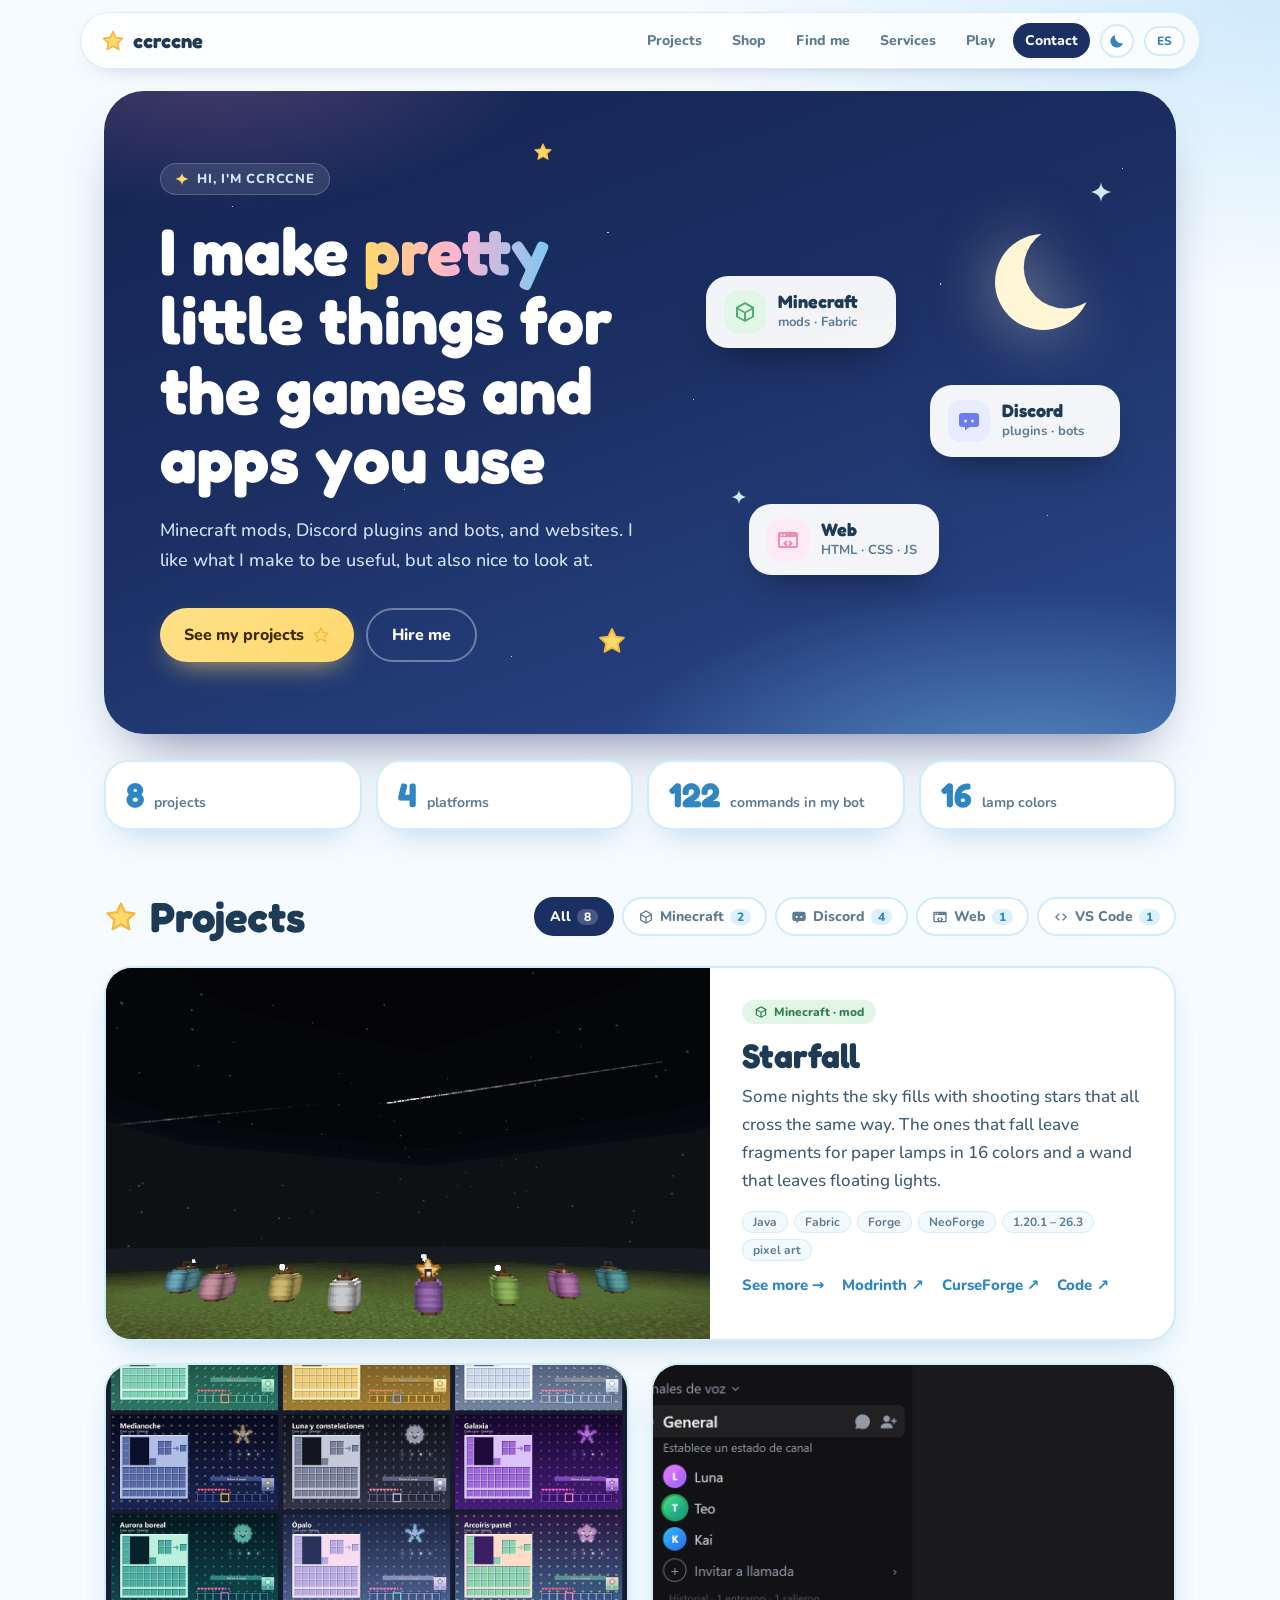
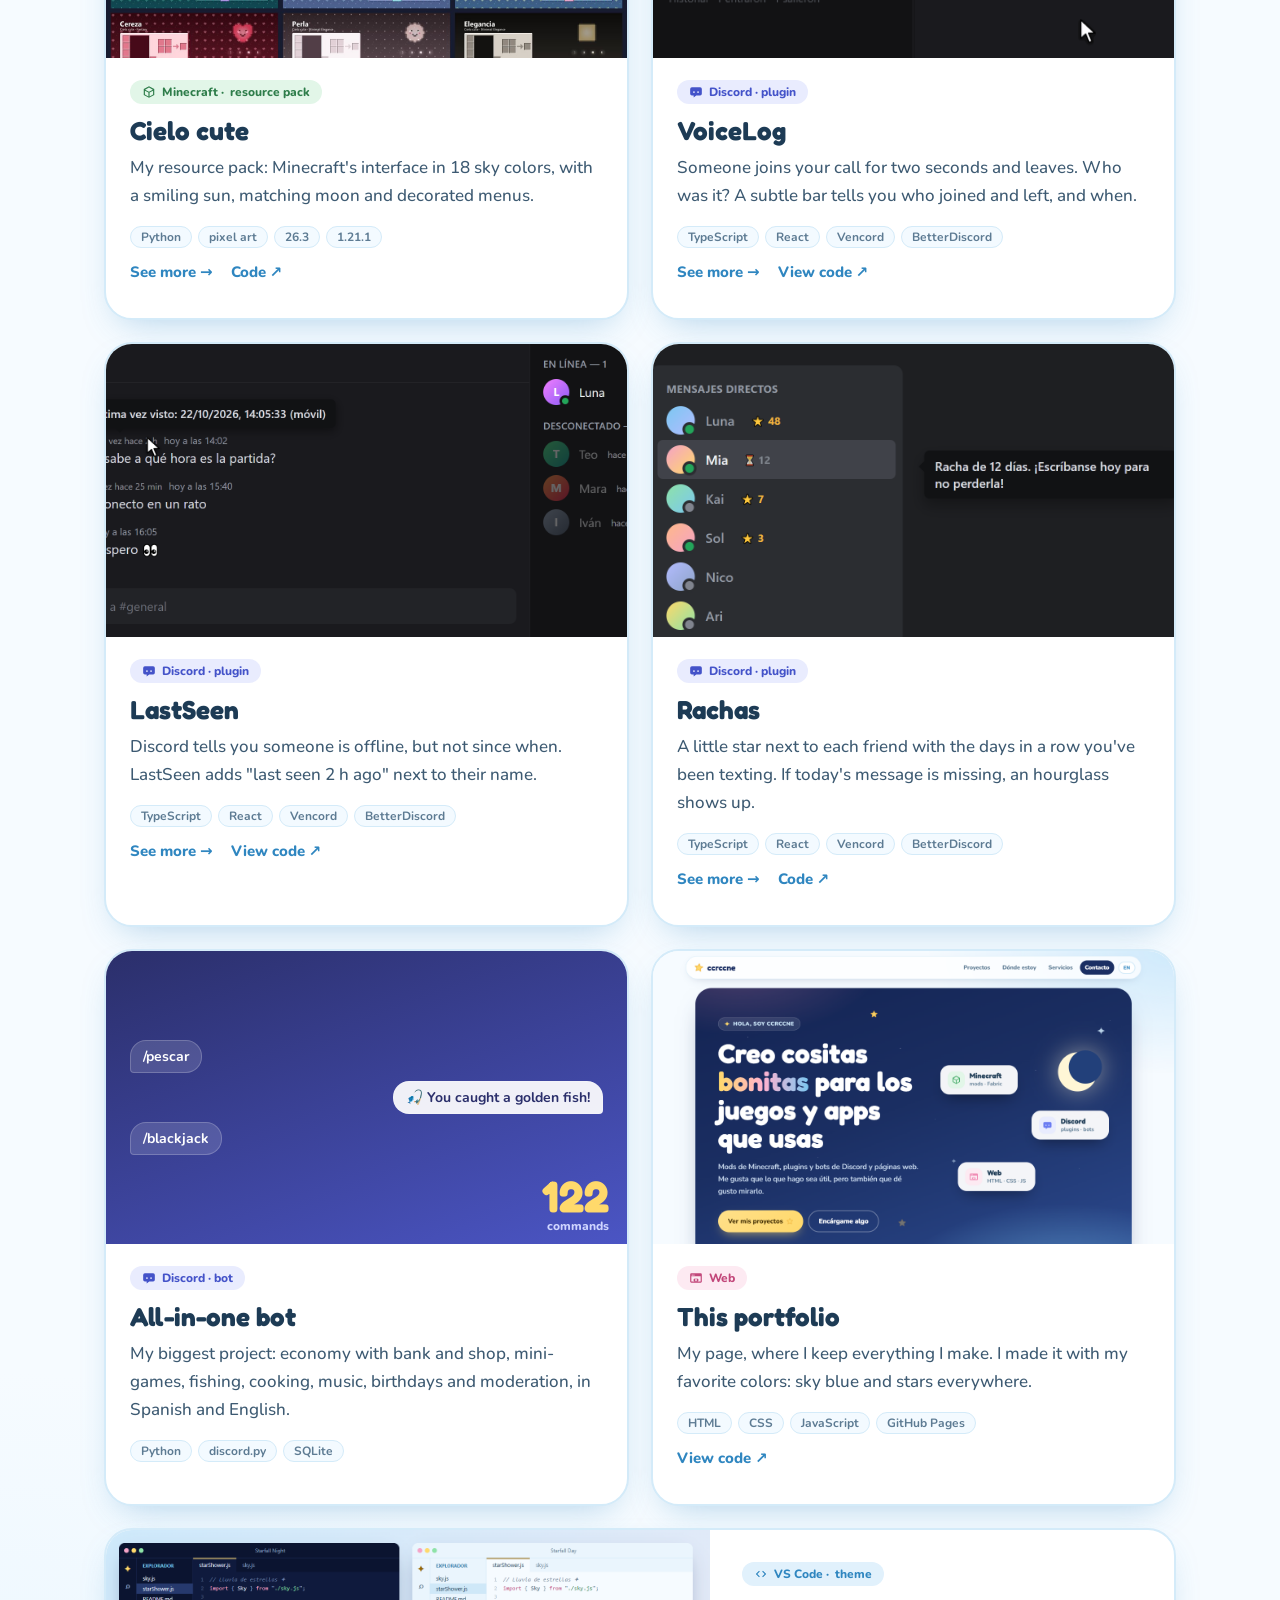
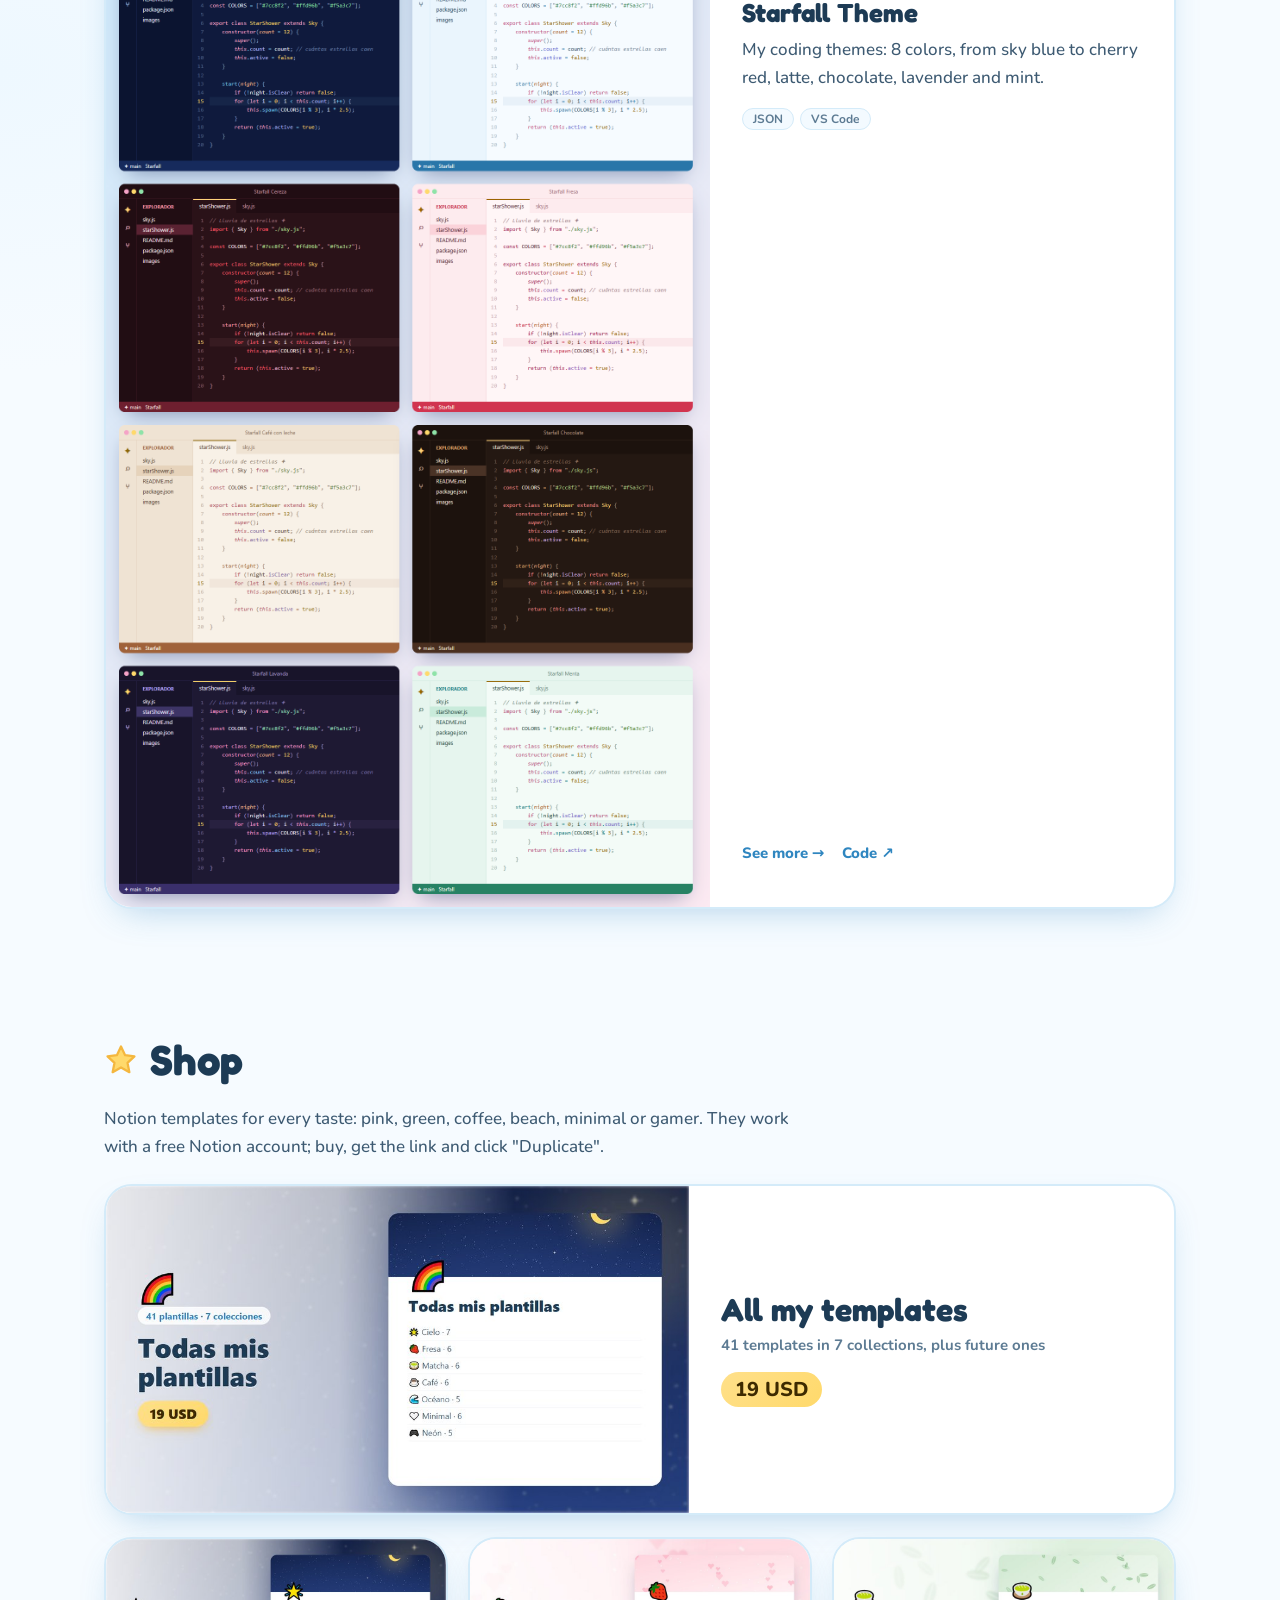
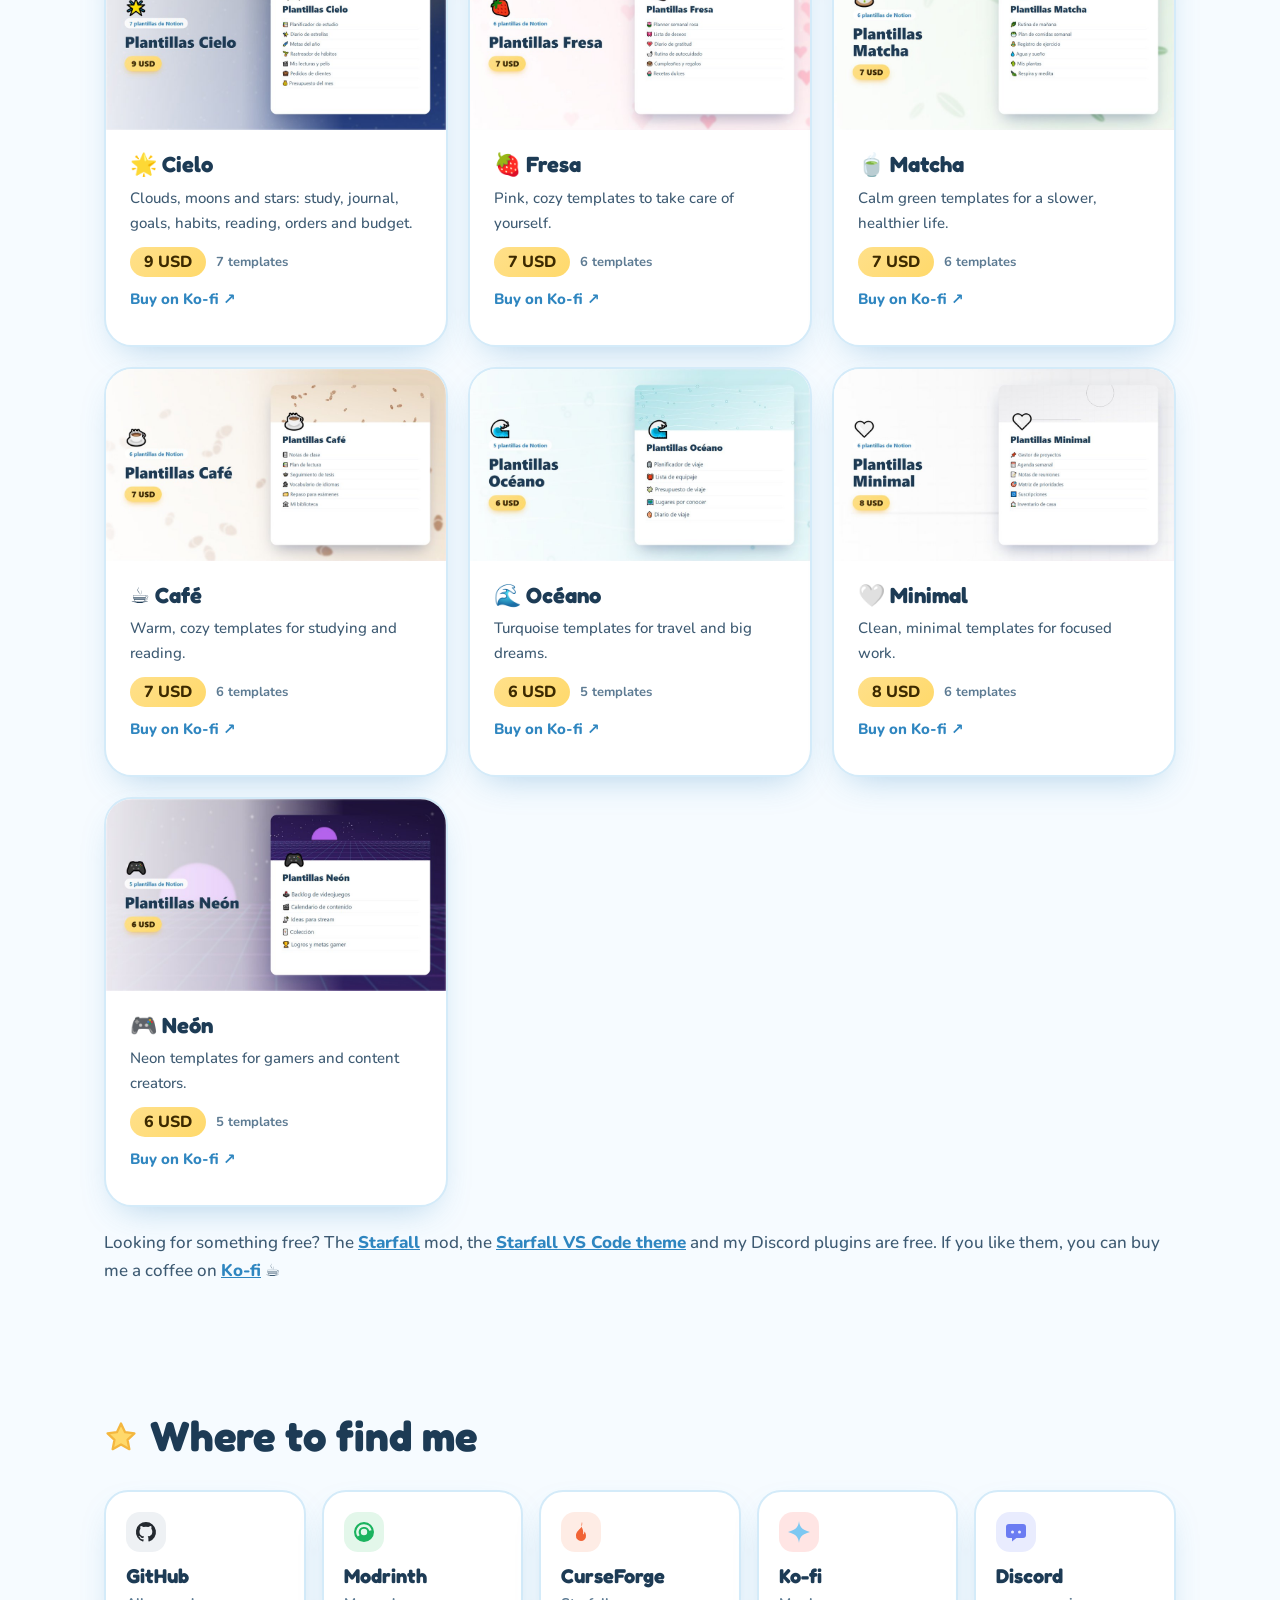
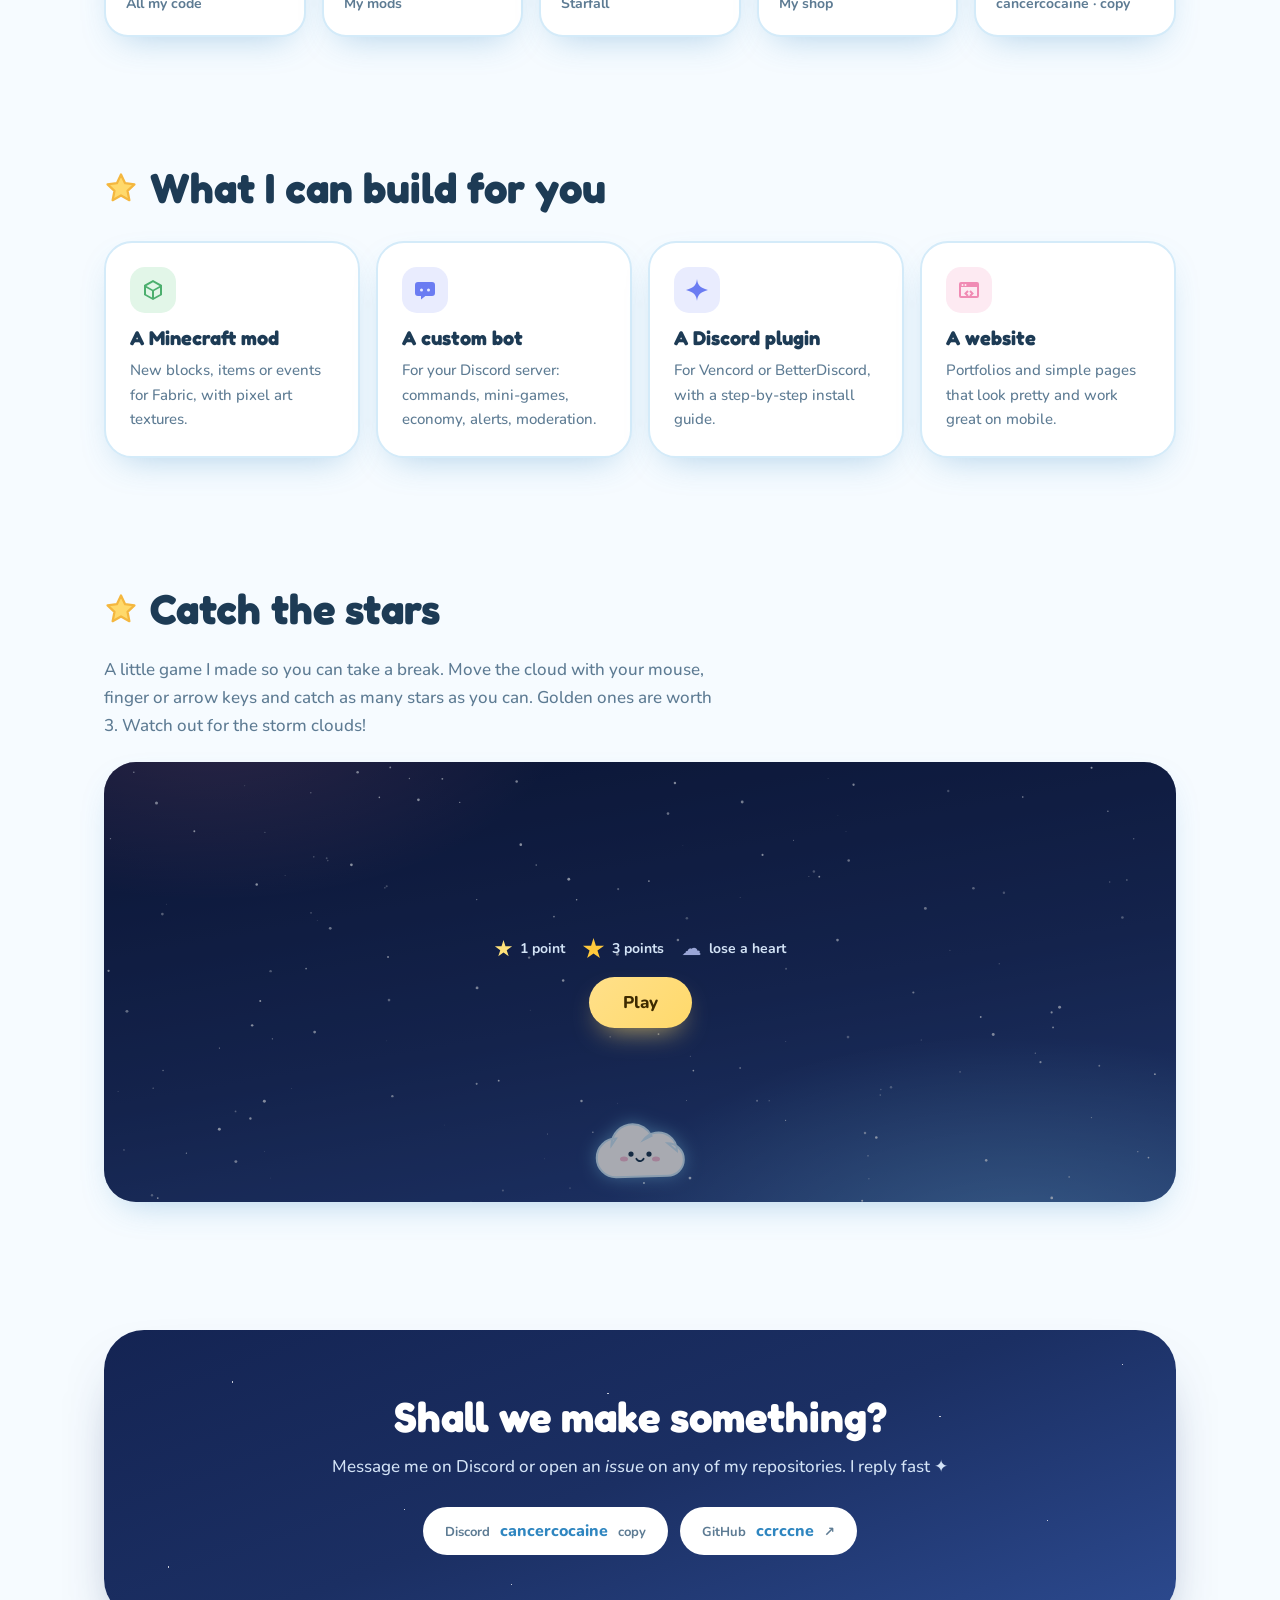
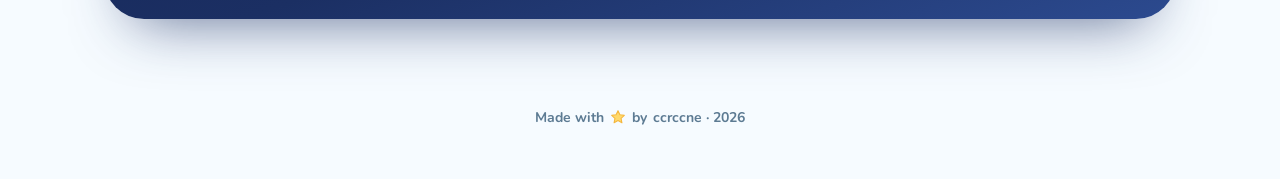
==== index.html @ d7f4dbc3 "Cielo cute 2.0: 18 temas en la web" ====
<!doctype html>
<html lang="es">
<head>
    <meta charset="utf-8">
    <meta name="viewport" content="width=device-width, initial-scale=1">
    <title>ccrccne · mods, plugins y bots</title>
    <meta name="description" content="Portafolio de ccrccne: mods de Minecraft, plugins y bots de Discord y webs, hechos con mucho cariño.">
    <meta name="theme-color" content="#1b2f63">
    <link rel="icon" href="data:image/svg+xml,%3Csvg xmlns='http://www.w3.org/2000/svg' viewBox='0 0 24 24'%3E%3Cpath fill='%23ffd96b' d='M12 2.5l2.9 6.1 6.6.8-4.9 4.6 1.3 6.6L12 17.3l-5.9 3.3 1.3-6.6-4.9-4.6 6.6-.8z' stroke='%23f4b73f' stroke-width='1.2' stroke-linejoin='round'/%3E%3C/svg%3E">
    <link rel="preconnect" href="https://fonts.googleapis.com">
    <link rel="preconnect" href="https://fonts.gstatic.com" crossorigin>
    <link href="https://fonts.googleapis.com/css2?family=Fredoka:wght@500;600;700&family=Nunito:wght@500;700;800&display=swap" rel="stylesheet">
    <link rel="stylesheet" href="style.css?v=5">
    <script>
        // Elige el modo claro u oscuro antes de pintar la página (evita un destello blanco)
        try {
            const t = localStorage.getItem("theme");
            document.documentElement.dataset.theme = t ?? (matchMedia("(prefers-color-scheme: dark)").matches ? "dark" : "light");
        } catch { document.documentElement.dataset.theme = "light"; }
    </script>
</head>
<body>
    <!-- Formas reutilizables -->
    <svg width="0" height="0" style="position:absolute" aria-hidden="true">
        <symbol id="star" viewBox="0 0 24 24"><path d="M12 2.5l2.9 6.1 6.6.8-4.9 4.6 1.3 6.6L12 17.3l-5.9 3.3 1.3-6.6-4.9-4.6 6.6-.8z" stroke-linejoin="round" stroke-width="1.6"/></symbol>
        <symbol id="sparkle" viewBox="0 0 24 24"><path d="M12 1c.7 5.6 2.4 8.6 11 11-8.6 2.4-10.3 5.4-11 11-.7-5.6-2.4-8.6-11-11 8.6-2.4 10.3-5.4 11-11z"/></symbol>
        <symbol id="i-cube" viewBox="0 0 24 24"><path d="M12 2 3 7v10l9 5 9-5V7l-9-5Zm0 2.3L18.6 8 12 11.7 5.4 8 12 4.3ZM5 9.7l6 3.3v6.6l-6-3.3V9.7Zm8 9.9V13l6-3.3v6.6l-6 3.3Z" fill="currentColor"/></symbol>
        <symbol id="i-chat" viewBox="0 0 24 24"><path d="M5 4h14a3 3 0 0 1 3 3v8a3 3 0 0 1-3 3h-6.6L8 21.5V18H5a3 3 0 0 1-3-3V7a3 3 0 0 1 3-3Zm3.5 6.5a1.5 1.5 0 1 0 0 3 1.5 1.5 0 0 0 0-3Zm7 0a1.5 1.5 0 1 0 0 3 1.5 1.5 0 0 0 0-3Z" fill="currentColor"/></symbol>
        <symbol id="i-web" viewBox="0 0 24 24"><path d="M4 4h16a2 2 0 0 1 2 2v12a2 2 0 0 1-2 2H4a2 2 0 0 1-2-2V6a2 2 0 0 1 2-2Zm0 5v9h16V9H4Zm1.5-3a1 1 0 1 0 0 2 1 1 0 0 0 0-2Zm3 0a1 1 0 1 0 0 2 1 1 0 0 0 0-2Zm1.8 6.3 1.4 1.4-1.8 1.8 1.8 1.8-1.4 1.4-3.2-3.2 3.2-3.2Zm3.4 0 3.2 3.2-3.2 3.2-1.4-1.4 1.8-1.8-1.8-1.8 1.4-1.4Z" fill="currentColor"/></symbol>
        <symbol id="i-git" viewBox="0 0 24 24"><path d="M12 2a10 10 0 0 0-3.2 19.5c.5.1.7-.2.7-.5v-1.7c-2.8.6-3.4-1.2-3.4-1.2-.4-1.2-1.1-1.5-1.1-1.5-.9-.6.1-.6.1-.6 1 .1 1.5 1 1.5 1 .9 1.5 2.4 1.1 2.9.8.1-.6.4-1.1.6-1.3-2.2-.3-4.6-1.1-4.6-5 0-1.1.4-2 1-2.7-.1-.3-.4-1.3.1-2.7 0 0 .8-.3 2.8 1a9.6 9.6 0 0 1 5 0c1.9-1.3 2.8-1 2.8-1 .5 1.4.2 2.4.1 2.7.6.7 1 1.6 1 2.7 0 3.9-2.4 4.7-4.6 5 .4.3.7.9.7 1.9V21c0 .3.2.6.7.5A10 10 0 0 0 12 2Z" fill="currentColor"/></symbol>
        <symbol id="i-box" viewBox="0 0 24 24"><path d="M12 2a10 10 0 1 0 0 20 10 10 0 0 0 0-20Zm0 2.2a7.8 7.8 0 0 1 7.6 6l-2.3.6A5.5 5.5 0 0 0 6.6 12c0 1.2.4 2.3 1 3.2l-1.8 1.4A7.8 7.8 0 0 1 12 4.2Zm0 4.6a3.2 3.2 0 1 1 0 6.4 3.2 3.2 0 0 1 0-6.4Z" fill="currentColor"/></symbol>
        <symbol id="i-code" viewBox="0 0 24 24"><path d="M8.6 6.4 10 7.8 5.8 12l4.2 4.2-1.4 1.4L3 12l5.6-5.6Zm6.8 0L21 12l-5.6 5.6-1.4-1.4 4.2-4.2L14 7.8l1.4-1.4Z" fill="currentColor"/></symbol>
        <symbol id="i-flame" viewBox="0 0 24 24"><path d="M13 2s1 3.2-1.2 5.8C9.6 10.4 7 12 7 15.5A5 5 0 0 0 12 21a5 5 0 0 0 5-5.3c0-2.8-1.6-4.3-1.6-4.3s.2 2.3-1.4 3.1c0 0 .9-3.4-1-6.7C11.9 5.5 13 2 13 2Z" fill="currentColor"/></symbol>
    </svg>

    <header class="top">
        <a class="logo" href="#"><svg class="logo-star"><use href="#star"/></svg>ccrccne</a>
        <nav>
            <a href="#proyectos"><span lang="es">Proyectos</span><span lang="en">Projects</span></a>
            <a href="#tienda"><span lang="es">Tienda</span><span lang="en">Shop</span></a>
            <a href="#donde"><span lang="es">Dónde estoy</span><span lang="en">Find me</span></a>
            <a href="#servicios"><span lang="es">Servicios</span><span lang="en">Services</span></a>
            <a href="#jugar"><span lang="es">Jugar</span><span lang="en">Play</span></a>
            <a class="nav-cta" href="#contacto"><span lang="es">Contacto</span><span lang="en">Contact</span></a>
            <button class="theme" id="theme" aria-label="Cambiar entre modo claro y oscuro / Toggle light and dark mode">
                <svg class="i-moon" viewBox="0 0 24 24"><path d="M20 14.5A8.5 8.5 0 0 1 9.5 4a8.5 8.5 0 1 0 10.5 10.5Z" fill="currentColor"/></svg>
                <svg class="i-sun" viewBox="0 0 24 24"><circle cx="12" cy="12" r="4.5" fill="currentColor"/><path d="M12 1.5v3M12 19.5v3M1.5 12h3M19.5 12h3M4.6 4.6l2.1 2.1M17.3 17.3l2.1 2.1M4.6 19.4l2.1-2.1M17.3 6.7l2.1-2.1" stroke="currentColor" stroke-width="2" stroke-linecap="round"/></svg>
            </button>
            <button class="lang" id="lang" aria-label="Cambiar idioma / Change language">EN</button>
        </nav>
    </header>

    <main>
        <!-- Portada: cielo nocturno con estrellas fugaces -->
        <section class="hero">
            <div class="night" aria-hidden="true">
                <span class="dots"></span>
                <i class="meteor m1"></i><i class="meteor m2"></i><i class="meteor m3"></i><i class="meteor m4"></i>
                <svg class="tw t1"><use href="#sparkle"/></svg>
                <svg class="tw t2"><use href="#star"/></svg>
                <svg class="tw t3"><use href="#sparkle"/></svg>
                <svg class="tw t4"><use href="#star"/></svg>
            </div>

            <div class="hero-text">
                <p class="kicker"><svg><use href="#sparkle"/></svg><span lang="es">Hola, soy ccrccne</span><span lang="en">Hi, I'm ccrccne</span></p>
                <h1>
                    <span lang="es">Creo cositas <em>bonitas</em> para los juegos y apps que usas</span>
                    <span lang="en">I make <em>pretty</em> little things for the games and apps you use</span>
                </h1>
                <p class="lead">
                    <span lang="es">Mods de Minecraft, plugins y bots de Discord y páginas web. Me gusta que lo que hago sea útil, pero también que dé gusto mirarlo.</span>
                    <span lang="en">Minecraft mods, Discord plugins and bots, and websites. I like what I make to be useful, but also nice to look at.</span>
                </p>
                <div class="cta">
                    <a class="btn primary" href="#proyectos"><span lang="es">Ver mis proyectos</span><span lang="en">See my projects</span> <svg class="btn-star"><use href="#star"/></svg></a>
                    <a class="btn ghost" href="#contacto"><span lang="es">Encárgame algo</span><span lang="en">Hire me</span></a>
                </div>
            </div>

            <div class="orbit" aria-hidden="true">
                <div class="float f1"><svg><use href="#i-cube"/></svg><b>Minecraft</b><small>mods · Fabric</small></div>
                <div class="float f2"><svg><use href="#i-chat"/></svg><b>Discord</b><small>plugins · bots</small></div>
                <div class="float f3"><svg><use href="#i-web"/></svg><b>Web</b><small>HTML · CSS · JS</small></div>
                <svg class="moon" viewBox="0 0 100 100"><defs><mask id="crescent"><rect width="100" height="100" fill="#fff"/><circle cx="68" cy="38" r="34" fill="#000"/></mask></defs><circle cx="50" cy="50" r="40" fill="#fff6d6" mask="url(#crescent)"/></svg>
            </div>
        </section>

        <!-- Números rápidos -->
        <ul class="stats">
            <li><b>8</b><span lang="es">proyectos</span><span lang="en">projects</span></li>
            <li><b>4</b><span lang="es">plataformas</span><span lang="en">platforms</span></li>
            <li><b>122</b><span lang="es">comandos en mi bot</span><span lang="en">commands in my bot</span></li>
            <li><b>16</b><span lang="es">colores de lámparas</span><span lang="en">lamp colors</span></li>
        </ul>

        <section id="proyectos" class="projects">
            <div class="section-head">
                <h2><svg class="h-star"><use href="#star"/></svg><span lang="es">Proyectos</span><span lang="en">Projects</span></h2>
                <div class="filters" role="group" aria-label="Filtrar proyectos">
                    <button class="filter" data-filter="all" aria-pressed="true"><span lang="es">Todo</span><span lang="en">All</span> <i>8</i></button>
                    <button class="filter" data-filter="minecraft" aria-pressed="false"><svg><use href="#i-cube"/></svg>Minecraft <i>2</i></button>
                    <button class="filter" data-filter="discord" aria-pressed="false"><svg><use href="#i-chat"/></svg>Discord <i>4</i></button>
                    <button class="filter" data-filter="web" aria-pressed="false"><svg><use href="#i-web"/></svg>Web <i>1</i></button>
                    <button class="filter" data-filter="code" aria-pressed="false"><svg><use href="#i-code"/></svg>VS Code <i>1</i></button>
                </div>
            </div>

            <div class="grid-projects">
                <article class="card project featured" data-cat="minecraft">
                    <div class="media"><img src="img/starfall.gif" alt="Lluvia de estrellas en Minecraft sobre lámparas de papel de colores" loading="lazy"></div>
                    <div class="info">
                        <p class="badge mc"><svg><use href="#i-cube"/></svg>Minecraft · mod</p>
                        <h3>Starfall</h3>
                        <p lang="es">Algunas noches el cielo se llena de estrellas fugaces que cruzan todas hacia el mismo lado. Las que caen dejan fragmentos para hacer lámparas de papel en 16 colores y una varita que deja luces flotantes.</p>
                        <p lang="en">Some nights the sky fills with shooting stars that all cross the same way. The ones that fall leave fragments for paper lamps in 16 colors and a wand that leaves floating lights.</p>
                        <ul class="stack"><li>Java</li><li>Fabric</li><li>Forge</li><li>NeoForge</li><li>1.20.1 – 26.3</li><li>pixel art</li></ul>
                        <p class="links">
                            <a class="link more-link" href="starfall/"><span lang="es">Ver más</span><span lang="en">See more</span> →</a>
                            <a class="link" href="https://modrinth.com/mod/starfall-ccrccne" target="_blank" rel="noopener">Modrinth ↗</a>
                            <a class="link" href="https://www.curseforge.com/minecraft/mc-mods/starfall-star-showers" target="_blank" rel="noopener">CurseForge ↗</a>
                            <a class="link" href="https://github.com/ccrccne/starfall" target="_blank" rel="noopener"><span lang="es">Código</span><span lang="en">Code</span> ↗</a>
                        </p>
                    </div>
                </article>

                <article class="card project" data-cat="minecraft">
                    <div class="media"><img src="img/cielo-cute-variantes.jpg" alt="Las 18 variantes de color de Cielo cute" loading="lazy"></div>
                    <div class="info">
                        <p class="badge mc"><svg><use href="#i-cube"/></svg>Minecraft · <span lang="es">texturas</span><span lang="en">resource pack</span></p>
                        <h3>Cielo cute</h3>
                        <p lang="es">Mi paquete de texturas: la interfaz de Minecraft en 18 colores de cielo, con un sol con carita, luna a juego y menús decorados.</p>
                        <p lang="en">My resource pack: Minecraft's interface in 18 sky colors, with a smiling sun, matching moon and decorated menus.</p>
                        <ul class="stack"><li>Python</li><li>pixel art</li><li>26.3</li><li>1.21.1</li></ul>
                        <p class="links">
                            <a class="link more-link" href="cielo-cute/"><span lang="es">Ver más</span><span lang="en">See more</span> →</a>
                            <a class="link" href="https://github.com/ccrccne/cielo-cute" target="_blank" rel="noopener"><span lang="es">Código</span><span lang="en">Code</span> ↗</a>
                        </p>
                    </div>
                </article>

                <article class="card project" data-cat="discord">
                    <div class="media"><img src="img/voicelog.gif" alt="Demo de VoiceLog: historial de quién entra y sale del canal de voz" loading="lazy"></div>
                    <div class="info">
                        <p class="badge dc"><svg><use href="#i-chat"/></svg>Discord · plugin</p>
                        <h3>VoiceLog</h3>
                        <p lang="es">Alguien entra a tu llamada, dura dos segundos y se va. ¿Quién era? Una barrita discreta te dice quién entró y salió, y a qué hora.</p>
                        <p lang="en">Someone joins your call for two seconds and leaves. Who was it? A subtle bar tells you who joined and left, and when.</p>
                        <ul class="stack"><li>TypeScript</li><li>React</li><li>Vencord</li><li>BetterDiscord</li></ul>
                        <p class="links"><a class="link more-link" href="voicelog/"><span lang="es">Ver más</span><span lang="en">See more</span> →</a>
                            <a class="link" href="https://github.com/ccrccne/vencord-voicelog" target="_blank" rel="noopener"><span lang="es">Ver código</span><span lang="en">View code</span> ↗</a></p>
                    </div>
                </article>

                <article class="card project" data-cat="discord">
                    <div class="media"><img src="img/lastseen.png" alt="Demo de LastSeen: hace cuánto se desconectó cada persona" loading="lazy"></div>
                    <div class="info">
                        <p class="badge dc"><svg><use href="#i-chat"/></svg>Discord · plugin</p>
                        <h3>LastSeen</h3>
                        <p lang="es">Discord te dice que alguien está desconectado, pero no desde cuándo. LastSeen pone "últ. vez hace 2 h" al lado de su nombre.</p>
                        <p lang="en">Discord tells you someone is offline, but not since when. LastSeen adds "last seen 2 h ago" next to their name.</p>
                        <ul class="stack"><li>TypeScript</li><li>React</li><li>Vencord</li><li>BetterDiscord</li></ul>
                        <p class="links"><a class="link more-link" href="lastseen/"><span lang="es">Ver más</span><span lang="en">See more</span> →</a>
                            <a class="link" href="https://github.com/ccrccne/vencord-lastseen" target="_blank" rel="noopener"><span lang="es">Ver código</span><span lang="en">View code</span> ↗</a></p>
                    </div>
                </article>

                <article class="card project" data-cat="discord">
                    <div class="media"><img src="img/rachas.png" alt="Lista de mensajes directos con estrellitas de racha" loading="lazy"></div>
                    <div class="info">
                        <p class="badge dc"><svg><use href="#i-chat"/></svg>Discord · plugin</p>
                        <h3>Rachas</h3>
                        <p lang="es">Una estrellita al lado de cada amiga con los días seguidos que llevan escribiéndose. Si hoy falta mensaje, sale un relojito.</p>
                        <p lang="en">A little star next to each friend with the days in a row you've been texting. If today's message is missing, an hourglass shows up.</p>
                        <ul class="stack"><li>TypeScript</li><li>React</li><li>Vencord</li><li>BetterDiscord</li></ul>
                        <p class="links">
                            <a class="link more-link" href="rachas/"><span lang="es">Ver más</span><span lang="en">See more</span> →</a>
                            <a class="link" href="https://github.com/ccrccne/vencord-rachas" target="_blank" rel="noopener"><span lang="es">Código</span><span lang="en">Code</span> ↗</a>
                        </p>
                    </div>
                </article>

                <article class="card project" data-cat="discord">
                    <div class="media bot-art" aria-hidden="true">
                        <div class="bubble b1">/pescar</div>
                        <div class="bubble b2">🎣 <span lang="es">¡Pescaste un pez dorado!</span><span lang="en">You caught a golden fish!</span></div>
                        <div class="bubble b3">/blackjack</div>
                        <div class="big-num">122<small><span lang="es">comandos</span><span lang="en">commands</span></small></div>
                    </div>
                    <div class="info">
                        <p class="badge dc"><svg><use href="#i-chat"/></svg>Discord · bot</p>
                        <h3><span lang="es">Bot multifunción</span><span lang="en">All-in-one bot</span></h3>
                        <p lang="es">Mi proyecto más grande: economía con banco y tienda, minijuegos, pesca, cocina, música, cumpleaños y moderación, en español e inglés.</p>
                        <p lang="en">My biggest project: economy with bank and shop, mini-games, fishing, cooking, music, birthdays and moderation, in Spanish and English.</p>
                        <ul class="stack"><li>Python</li><li>discord.py</li><li>SQLite</li></ul>
                    </div>
                </article>

                <article class="card project" data-cat="web">
                    <div class="media"><img src="img/portafolio.png" alt="Captura de esta web de portafolio" loading="lazy"></div>
                    <div class="info">
                        <p class="badge wb"><svg><use href="#i-web"/></svg>Web</p>
                        <h3><span lang="es">Este portafolio</span><span lang="en">This portfolio</span></h3>
                        <p lang="es">Mi página, donde junto todo lo que hago. La hice con mis colores favoritos: azul cielo y estrellas por todos lados.</p>
                        <p lang="en">My page, where I keep everything I make. I made it with my favorite colors: sky blue and stars everywhere.</p>
                        <ul class="stack"><li>HTML</li><li>CSS</li><li>JavaScript</li><li>GitHub Pages</li></ul>
                        <p class="links"><a class="link" href="https://github.com/ccrccne/ccrccne.github.io" target="_blank" rel="noopener"><span lang="es">Ver código</span><span lang="en">View code</span> ↗</a></p>
                    </div>
                </article>
                <article class="card project" data-cat="code">
                    <div class="media"><img src="img/starfall-theme-colores.png" alt="Los 8 temas de Starfall en VS Code" loading="lazy"></div>
                    <div class="info">
                        <p class="badge code"><svg><use href="#i-code"/></svg>VS Code · <span lang="es">tema</span><span lang="en">theme</span></p>
                        <h3>Starfall Theme</h3>
                        <p lang="es">Mis temas para programar: 8 colores, del azul cielo al rojo cereza, café con leche, chocolate, lavanda y menta.</p>
                        <p lang="en">My coding themes: 8 colors, from sky blue to cherry red, latte, chocolate, lavender and mint.</p>
                        <ul class="stack"><li>JSON</li><li>VS Code</li></ul>
                        <p class="links">
                            <a class="link more-link" href="starfall-theme/"><span lang="es">Ver más</span><span lang="en">See more</span> →</a>
                            <a class="link" href="https://github.com/ccrccne/starfall-vscode" target="_blank" rel="noopener"><span lang="es">Código</span><span lang="en">Code</span> ↗</a>
                        </p>
                    </div>
                </article>
            </div>
        </section>

        <section id="tienda" class="shop">
            <h2><svg class="h-star"><use href="#star"/></svg><span lang="es">Tienda</span><span lang="en">Shop</span></h2>
            <p class="shop-intro" lang="es">Plantillas de Notion para todos los gustos: rosa, verde, café, playa, minimalista o gamer. Funcionan con la cuenta gratis de Notion; compras, recibes el enlace y pulsas «Duplicar».</p>
            <p class="shop-intro" lang="en">Notion templates for every taste: pink, green, coffee, beach, minimal or gamer. They work with a free Notion account; buy, get the link and click "Duplicate".</p>
            <a class="card bundle" href="https://ko-fi.com/s/9c570b288d" target="_blank" rel="noopener">
                <img src="img/tienda/todo.jpg" alt="Todas las plantillas de Notion" loading="lazy">
                <span class="bundle-text"><b lang="es">Todas mis plantillas</b><b lang="en">All my templates</b><small lang="es">41 plantillas en 7 colecciones, y las que vengan después</small><small lang="en">41 templates in 7 collections, plus future ones</small><span class="price">19 USD</span></span>
            </a>
            <div class="grid-shop">
                <article class="card product">
                    <a class="media" href="https://ko-fi.com/s/b0a308f242" target="_blank" rel="noopener"><img src="img/tienda/paquete.jpg" alt="Plantillas Cielo de Notion" loading="lazy"></a>
                    <div class="info">
                        <h3>🌟 Cielo</h3>
                        <p lang="es">Nubes, lunas y estrellas: estudio, diario, metas, hábitos, lecturas, pedidos y presupuesto.</p>
                        <p lang="en">Clouds, moons and stars: study, journal, goals, habits, reading, orders and budget.</p>
                        <p class="buy"><span class="price">9 USD</span><span class="count">7 <span lang="es">plantillas</span><span lang="en">templates</span></span></p>
                        <p class="links"><a class="link" href="https://ko-fi.com/s/b0a308f242" target="_blank" rel="noopener"><span lang="es">Comprar en Ko-fi</span><span lang="en">Buy on Ko-fi</span> ↗</a></p>
                    </div>
                </article>
                <article class="card product">
                    <a class="media" href="https://ko-fi.com/s/4ae48119e9" target="_blank" rel="noopener"><img src="img/tienda/col-fresa.jpg" alt="Plantillas Fresa de Notion" loading="lazy"></a>
                    <div class="info">
                        <h3>🍓 Fresa</h3>
                        <p lang="es">Plantillas rosaditas para cuidarte y mimarte: planner semanal rosa, lista de deseos, diario de gratitud y más.</p>
                        <p lang="en">Pink, cozy templates to take care of yourself.</p>
                        <p class="buy"><span class="price">7 USD</span><span class="count">6 <span lang="es">plantillas</span><span lang="en">templates</span></span></p>
                        <p class="links"><a class="link" href="https://ko-fi.com/s/4ae48119e9" target="_blank" rel="noopener"><span lang="es">Comprar en Ko-fi</span><span lang="en">Buy on Ko-fi</span> ↗</a></p>
                    </div>
                </article>
                <article class="card product">
                    <a class="media" href="https://ko-fi.com/s/f1efbf372d" target="_blank" rel="noopener"><img src="img/tienda/col-matcha.jpg" alt="Plantillas Matcha de Notion" loading="lazy"></a>
                    <div class="info">
                        <h3>🍵 Matcha</h3>
                        <p lang="es">Plantillas verdes para una vida más tranquila: rutina de mañana, plan de comidas semanal, registro de ejercicio y más.</p>
                        <p lang="en">Calm green templates for a slower, healthier life.</p>
                        <p class="buy"><span class="price">7 USD</span><span class="count">6 <span lang="es">plantillas</span><span lang="en">templates</span></span></p>
                        <p class="links"><a class="link" href="https://ko-fi.com/s/f1efbf372d" target="_blank" rel="noopener"><span lang="es">Comprar en Ko-fi</span><span lang="en">Buy on Ko-fi</span> ↗</a></p>
                    </div>
                </article>
                <article class="card product">
                    <a class="media" href="https://ko-fi.com/s/1686a6ce4a" target="_blank" rel="noopener"><img src="img/tienda/col-cafe.jpg" alt="Plantillas Café de Notion" loading="lazy"></a>
                    <div class="info">
                        <h3>☕ Café</h3>
                        <p lang="es">Plantillas cálidas para estudiar y leer: notas de clase, plan de lectura, seguimiento de tesis y más.</p>
                        <p lang="en">Warm, cozy templates for studying and reading.</p>
                        <p class="buy"><span class="price">7 USD</span><span class="count">6 <span lang="es">plantillas</span><span lang="en">templates</span></span></p>
                        <p class="links"><a class="link" href="https://ko-fi.com/s/1686a6ce4a" target="_blank" rel="noopener"><span lang="es">Comprar en Ko-fi</span><span lang="en">Buy on Ko-fi</span> ↗</a></p>
                    </div>
                </article>
                <article class="card product">
                    <a class="media" href="https://ko-fi.com/s/bdba19ba64" target="_blank" rel="noopener"><img src="img/tienda/col-oceano.jpg" alt="Plantillas Océano de Notion" loading="lazy"></a>
                    <div class="info">
                        <h3>🌊 Océano</h3>
                        <p lang="es">Plantillas turquesa para viajar y soñar: planificador de viaje, lista de equipaje, presupuesto de viaje y más.</p>
                        <p lang="en">Turquoise templates for travel and big dreams.</p>
                        <p class="buy"><span class="price">6 USD</span><span class="count">5 <span lang="es">plantillas</span><span lang="en">templates</span></span></p>
                        <p class="links"><a class="link" href="https://ko-fi.com/s/bdba19ba64" target="_blank" rel="noopener"><span lang="es">Comprar en Ko-fi</span><span lang="en">Buy on Ko-fi</span> ↗</a></p>
                    </div>
                </article>
                <article class="card product">
                    <a class="media" href="https://ko-fi.com/s/ef94ea7966" target="_blank" rel="noopener"><img src="img/tienda/col-minimal.jpg" alt="Plantillas Minimal de Notion" loading="lazy"></a>
                    <div class="info">
                        <h3>🤍 Minimal</h3>
                        <p lang="es">Plantillas limpias para trabajar con claridad: gestor de proyectos, agenda semanal, notas de reuniones y más.</p>
                        <p lang="en">Clean, minimal templates for focused work.</p>
                        <p class="buy"><span class="price">8 USD</span><span class="count">6 <span lang="es">plantillas</span><span lang="en">templates</span></span></p>
                        <p class="links"><a class="link" href="https://ko-fi.com/s/ef94ea7966" target="_blank" rel="noopener"><span lang="es">Comprar en Ko-fi</span><span lang="en">Buy on Ko-fi</span> ↗</a></p>
                    </div>
                </article>
                <article class="card product">
                    <a class="media" href="https://ko-fi.com/s/68bb1050b8" target="_blank" rel="noopener"><img src="img/tienda/col-neon.jpg" alt="Plantillas Neón de Notion" loading="lazy"></a>
                    <div class="info">
                        <h3>🎮 Neón</h3>
                        <p lang="es">Plantillas neón para gamers y creadores: backlog de videojuegos, calendario de contenido, ideas para stream y más.</p>
                        <p lang="en">Neon templates for gamers and content creators.</p>
                        <p class="buy"><span class="price">6 USD</span><span class="count">5 <span lang="es">plantillas</span><span lang="en">templates</span></span></p>
                        <p class="links"><a class="link" href="https://ko-fi.com/s/68bb1050b8" target="_blank" rel="noopener"><span lang="es">Comprar en Ko-fi</span><span lang="en">Buy on Ko-fi</span> ↗</a></p>
                    </div>
                </article>
            </div>
            <p class="shop-free" lang="es">¿Buscas algo gratis? El mod <a href="starfall/">Starfall</a>, el tema <a href="starfall-theme/">Starfall para VS Code</a> y mis plugins de Discord son gratis. Si te gustan, puedes invitarme un café en <a href="https://ko-fi.com/ccrccne" target="_blank" rel="noopener">Ko-fi</a> ☕</p>
            <p class="shop-free" lang="en">Looking for something free? The <a href="starfall/">Starfall</a> mod, the <a href="starfall-theme/">Starfall VS Code theme</a> and my Discord plugins are free. If you like them, you can buy me a coffee on <a href="https://ko-fi.com/ccrccne" target="_blank" rel="noopener">Ko-fi</a> ☕</p>
        </section>

        <section id="donde" class="where">
            <h2><svg class="h-star"><use href="#star"/></svg><span lang="es">Dónde encontrarme</span><span lang="en">Where to find me</span></h2>
            <div class="places">
                <a class="place gh" href="https://github.com/ccrccne" target="_blank" rel="noopener">
                    <svg><use href="#i-git"/></svg><b>GitHub</b><small lang="es">Todo mi código</small><small lang="en">All my code</small>
                </a>
                <a class="place mr" href="https://modrinth.com/user/ccrccne" target="_blank" rel="noopener">
                    <svg><use href="#i-box"/></svg><b>Modrinth</b><small lang="es">Mis mods</small><small lang="en">My mods</small>
                </a>
                <a class="place cf" href="https://www.curseforge.com/minecraft/mc-mods/starfall-star-showers" target="_blank" rel="noopener">
                    <svg><use href="#i-flame"/></svg><b>CurseForge</b><small lang="es">Starfall</small><small lang="en">Starfall</small>
                </a>
                <a class="place kf" href="https://ko-fi.com/ccrccne" target="_blank" rel="noopener">
                    <svg><use href="#sparkle"/></svg><b>Ko-fi</b><small lang="es">Mi tienda</small><small lang="en">My shop</small>
                </a>
                <button class="place dc copy" data-copy="cancercocaine">
                    <svg><use href="#i-chat"/></svg><b>Discord</b><small class="hint">cancercocaine · <span lang="es">copiar</span><span lang="en">copy</span></small>
                </button>
            </div>
        </section>

        <section id="servicios" class="services">
            <h2><svg class="h-star"><use href="#star"/></svg><span lang="es">Qué puedo hacer por ti</span><span lang="en">What I can build for you</span></h2>
            <div class="grid">
                <div class="card service">
                    <span class="s-icon mc"><svg><use href="#i-cube"/></svg></span>
                    <h3><span lang="es">Un mod de Minecraft</span><span lang="en">A Minecraft mod</span></h3>
                    <p lang="es">Bloques, objetos o eventos nuevos para Fabric, con texturas en pixel art.</p>
                    <p lang="en">New blocks, items or events for Fabric, with pixel art textures.</p>
                </div>
                <div class="card service">
                    <span class="s-icon dc"><svg><use href="#i-chat"/></svg></span>
                    <h3><span lang="es">Un bot a medida</span><span lang="en">A custom bot</span></h3>
                    <p lang="es">Para tu servidor de Discord: comandos, minijuegos, economía, avisos, moderación.</p>
                    <p lang="en">For your Discord server: commands, mini-games, economy, alerts, moderation.</p>
                </div>
                <div class="card service">
                    <span class="s-icon dc"><svg><use href="#sparkle"/></svg></span>
                    <h3><span lang="es">Un plugin para Discord</span><span lang="en">A Discord plugin</span></h3>
                    <p lang="es">Para Vencord o BetterDiscord, con guía de instalación paso a paso.</p>
                    <p lang="en">For Vencord or BetterDiscord, with a step-by-step install guide.</p>
                </div>
                <div class="card service">
                    <span class="s-icon wb"><svg><use href="#i-web"/></svg></span>
                    <h3><span lang="es">Una página web</span><span lang="en">A website</span></h3>
                    <p lang="es">Portafolios y páginas sencillas, bonitas y que se vean bien en el móvil.</p>
                    <p lang="en">Portfolios and simple pages that look pretty and work great on mobile.</p>
                </div>
            </div>
        </section>

        <section id="jugar" class="play">
            <h2><svg class="h-star"><use href="#star"/></svg><span lang="es">Atrapa estrellas</span><span lang="en">Catch the stars</span></h2>
            <p class="play-intro" lang="es">Un minijuego que hice para que descanses un ratito. Mueve la nubecita con el ratón, el dedo o las flechas y atrapa todas las estrellas que puedas. Las doradas valen 3. ¡Cuidado con las nubes de tormenta!</p>
            <p class="play-intro" lang="en">A little game I made so you can take a break. Move the cloud with your mouse, finger or arrow keys and catch as many stars as you can. Golden ones are worth 3. Watch out for the storm clouds!</p>
            <div class="game-box">
                <canvas id="game" tabindex="0" aria-label="Atrapa estrellas"></canvas>
                <div class="game-overlay" id="game-overlay">
                    <p class="game-result" id="game-result" hidden></p>
                    <ul class="game-legend">
                        <li><span class="lg-star"></span><span lang="es">1 punto</span><span lang="en">1 point</span></li>
                        <li><span class="lg-star gold"></span><span lang="es">3 puntos</span><span lang="en">3 points</span></li>
                        <li><span class="lg-storm">☁</span><span lang="es">pierdes un corazón</span><span lang="en">lose a heart</span></li>
                    </ul>
                    <button class="btn primary" id="game-play"><span lang="es">Jugar</span><span lang="en">Play</span></button>
                </div>
            </div>
        </section>

        <section id="contacto" class="contact">
            <div class="contact-box">
                <span class="dots" aria-hidden="true"></span>
                <i class="meteor m1" aria-hidden="true"></i><i class="meteor m3" aria-hidden="true"></i>
                <h2><span lang="es">¿Hacemos algo juntos?</span><span lang="en">Shall we make something?</span></h2>
                <p lang="es">Escríbeme por Discord o abre un <i>issue</i> en cualquiera de mis repositorios. Respondo rápido ✦</p>
                <p lang="en">Message me on Discord or open an <i>issue</i> on any of my repositories. I reply fast ✦</p>
                <div class="handles">
                    <button class="handle copy" data-copy="cancercocaine">
                        <span class="label">Discord</span>
                        <span class="value">cancercocaine</span>
                        <span class="hint"><span lang="es">copiar</span><span lang="en">copy</span></span>
                    </button>
                    <a class="handle" href="https://github.com/ccrccne" target="_blank" rel="noopener">
                        <span class="label">GitHub</span>
                        <span class="value">ccrccne</span>
                        <span class="hint">↗</span>
                    </a>
                </div>
            </div>
        </section>
    </main>

    <footer>
        <p><span lang="es">Hecho con</span><span lang="en">Made with</span> <svg class="foot-star"><use href="#star"/></svg> <span lang="es">por</span><span lang="en">by</span> ccrccne · 2026</p>
    </footer>

    <script src="main.js?v=5"></script>
    <script src="game.js?v=1"></script>
</body>
</html>
---- style.css ----
:root {
    --sky: #7cc8f2;
    --sky-soft: #dcf1fd;
    --sky-deep: #2f86c0;
    --night: #1b2f63;
    --night-2: #2c4a8f;
    --ink: #1d3b55;
    --muted: #5d7b93;
    --card: #ffffff;
    --line: #d4ebf9;
    --star: #ffd96b;
    --star-edge: #f4b73f;
    --mc: #4caf6e;
    --mc-soft: #e2f6e8;
    --dc: #6b7cf2;
    --dc-soft: #e9ecfe;
    --wb: #f08bb4;
    --wb-soft: #fdeaf2;
    --round: "Fredoka", "Nunito", system-ui, sans-serif;
    --body: "Nunito", system-ui, sans-serif;
    --shadow: 0 14px 36px -16px rgba(47, 134, 192, .4);
    --shadow-hover: 0 22px 44px -18px rgba(47, 134, 192, .55);
    --page: #f6fbff;
    --glow-1: #cfeafc;
    --glow-2: #eef8ff;
    --bar: rgba(255, 255, 255, .78);
    --bar-line: rgba(212, 235, 249, .9);
    --chip: #f3faff;
    --text-2: #3d5a72;
    --float: rgba(255, 255, 255, .95);
    --accent: var(--night);
    --accent-hover: var(--night-2);
    --mc-ink: #2e7d4a;
    --dc-ink: #4453c9;
    --wb-ink: #c2477a;
    --gh: #24292f;
    --gh-soft: #eef1f4;
    --mr-soft: #e3f7ea;
    --cf-soft: #feece5;
    --code: #2f86c0;
    --code-soft: #e1f1fc;
    --code-ink: #2f86c0;
    color-scheme: light;
}

/* Modo oscuro: azul noche, a juego con el cielo de la portada */
:root[data-theme="dark"] {
    --sky-soft: #1d3563;
    --sky-deep: #8fd0f6;
    --ink: #e8f0fc;
    --muted: #a3b8d3;
    --card: #15224a;
    --line: #26396d;
    --mc-soft: #173c2b;
    --dc-soft: #252c62;
    --wb-soft: #4b2439;
    --shadow: 0 14px 36px -18px rgba(0, 0, 0, .7);
    --shadow-hover: 0 22px 44px -18px rgba(0, 0, 0, .85);
    --page: #0b1430;
    --glow-1: #1a2f63;
    --glow-2: #101d42;
    --bar: rgba(16, 27, 60, .82);
    --bar-line: rgba(38, 57, 109, .9);
    --chip: #1a2a56;
    --text-2: #c3d3e8;
    --float: rgba(21, 34, 74, .96);
    --accent: #7cc8f2;
    --accent-hover: #a3dafa;
    --mc-ink: #8ee3a8;
    --dc-ink: #b3bcff;
    --wb-ink: #ffb3d1;
    --gh: #e8f0fc;
    --gh-soft: #263763;
    --mr-soft: #173c2b;
    --cf-soft: #4a2a22;
    --code: #7cc8f2;
    --code-soft: #1d3563;
    --code-ink: #a3dafa;
    color-scheme: dark;
}

* { box-sizing: border-box; }

html { scroll-behavior: smooth; scroll-padding-top: 90px; }

body {
    margin: 0;
    color: var(--ink);
    font: 500 17px/1.65 var(--body);
    background:
        radial-gradient(1000px 500px at 100% 0%, var(--glow-1) 0%, transparent 60%),
        radial-gradient(800px 500px at 0% 40%, var(--glow-2) 0%, transparent 60%),
        var(--page);
    transition: background-color .3s, color .3s;
    -webkit-font-smoothing: antialiased;
}

/* Solo se ve el idioma activo */
html[lang="es"] [lang="en"], html[lang="en"] [lang="es"] { display: none; }

a { color: inherit; }
img { display: block; max-width: 100%; }
button { font: inherit; }
::selection { background: var(--sky); color: #fff; }
:focus-visible { outline: 3px solid var(--sky); outline-offset: 3px; border-radius: 8px; }

svg use[href="#star"] { fill: var(--star); stroke: var(--star-edge); }
svg use[href="#sparkle"] { fill: var(--sky); }

/* ---------- Barra superior ---------- */
.top {
    position: sticky; top: 12px; z-index: 20;
    display: flex; align-items: center; justify-content: space-between; gap: 16px;
    max-width: 1120px; margin: 12px auto 0; padding: 10px 14px 10px 20px;
    background: var(--bar);
    backdrop-filter: blur(14px);
    border: 1px solid var(--bar-line);
    border-radius: 999px;
    box-shadow: 0 8px 26px -18px rgba(27, 47, 99, .5);
}
.logo { display: flex; align-items: center; gap: 8px; font: 700 20px var(--round); text-decoration: none; color: var(--ink); }
.logo-star { width: 24px; height: 24px; animation: spin 10s linear infinite; }
@keyframes spin { to { rotate: 360deg; } }
nav { display: flex; align-items: center; gap: 6px; font: 800 14px var(--body); }
nav a { color: var(--muted); text-decoration: none; padding: 8px 12px; border-radius: 999px; transition: background .15s, color .15s; }
nav a:hover { background: var(--sky-soft); color: var(--sky-deep); }
nav .nav-cta { background: var(--accent); color: var(--page); }
nav .nav-cta:hover { background: var(--accent-hover); color: var(--page); }
.lang {
    font: 800 12px var(--body); color: var(--sky-deep); background: var(--card); cursor: pointer;
    border: 2px solid var(--line); border-radius: 999px; padding: 5px 11px; margin-left: 4px;
}
.lang:hover, .theme:hover { border-color: var(--sky); }
.theme {
    display: inline-grid; place-items: center; width: 34px; height: 34px; padding: 0; cursor: pointer;
    color: var(--sky-deep); background: var(--card); border: 2px solid var(--line); border-radius: 999px; margin-left: 4px;
}
.theme svg { width: 18px; height: 18px; grid-area: 1 / 1; transition: scale .25s, opacity .25s; }
.theme .i-sun { color: var(--star-edge); }
:root[data-theme="dark"] .theme .i-moon, :root:not([data-theme="dark"]) .theme .i-sun { scale: 0; opacity: 0; }

main { max-width: 1120px; margin: 0 auto; padding: 0 24px; }
section { padding: 64px 0; }

h2 {
    display: flex; align-items: center; gap: 12px;
    font: 700 clamp(30px, 4.6vw, 42px)/1.1 var(--round);
    margin: 0 0 30px; color: var(--ink);
}
.h-star { width: 34px; height: 34px; flex-shrink: 0; animation: bob 3s ease-in-out infinite; }
@keyframes bob { 50% { translate: 0 -5px; rotate: 12deg; } }

/* ---------- Portada: cielo nocturno ---------- */
.hero {
    position: relative; overflow: hidden;
    display: grid; grid-template-columns: 1.15fr 1fr; gap: 32px; align-items: center;
    margin-top: 22px; padding: 72px 56px;
    border-radius: 40px;
    background:
        radial-gradient(600px 300px at 85% 110%, rgba(124, 200, 242, .55), transparent 70%),
        radial-gradient(500px 260px at 10% -10%, rgba(240, 139, 180, .28), transparent 70%),
        linear-gradient(160deg, #142453 0%, var(--night) 45%, var(--night-2) 100%);
    color: #fff;
    box-shadow: 0 30px 60px -30px rgba(27, 47, 99, .7);
}
.night { position: absolute; inset: 0; pointer-events: none; }
.dots, .contact-box .dots {
    position: absolute; inset: 0;
    background-image:
        radial-gradient(1.4px 1.4px at 12% 18%, #fff 50%, transparent 51%),
        radial-gradient(1.2px 1.2px at 28% 62%, #fff 50%, transparent 51%),
        radial-gradient(1.6px 1.6px at 47% 22%, #fff 50%, transparent 51%),
        radial-gradient(1px 1px at 63% 74%, #fff 50%, transparent 51%),
        radial-gradient(1.4px 1.4px at 78% 30%, #fff 50%, transparent 51%),
        radial-gradient(1px 1px at 88% 66%, #fff 50%, transparent 51%),
        radial-gradient(1.2px 1.2px at 6% 82%, #fff 50%, transparent 51%),
        radial-gradient(1px 1px at 38% 88%, #fff 50%, transparent 51%),
        radial-gradient(1.3px 1.3px at 95% 12%, #fff 50%, transparent 51%),
        radial-gradient(1px 1px at 55% 48%, #fff 50%, transparent 51%);
    opacity: .75;
    animation: shimmer 4s ease-in-out infinite alternate;
}
@keyframes shimmer { to { opacity: .4; } }

/* Estrellas fugaces: una línea fina que cruza en diagonal, todas hacia el mismo lado */
.meteor {
    position: absolute; width: 180px; height: 2px; border-radius: 2px;
    background: linear-gradient(90deg, rgba(255, 255, 255, 0), rgba(255, 246, 214, .9) 70%, #fff);
    rotate: -24deg; opacity: 0;
    animation: meteor 7s linear infinite;
}
.meteor::after { content: ""; position: absolute; right: -2px; top: -2px; width: 6px; height: 6px; border-radius: 50%; background: #fff; box-shadow: 0 0 10px 3px rgba(255, 246, 214, .9); }
.m1 { top: 12%; left: 20%; animation-delay: .5s; }
.m2 { top: 30%; left: 55%; animation-delay: 2.6s; width: 140px; }
.m3 { top: 6%; left: 70%; animation-delay: 4.4s; width: 220px; }
.m4 { top: 46%; left: 8%; animation-delay: 6s; width: 120px; }
@keyframes meteor {
    0% { opacity: 0; translate: 0 0; }
    4% { opacity: 1; }
    16% { opacity: 0; translate: 260px -116px; }
    100% { opacity: 0; translate: 260px -116px; }
}

.tw { position: absolute; animation: twinkle 2.6s ease-in-out infinite; }
@keyframes twinkle { 0%, 100% { opacity: 1; scale: 1; } 50% { opacity: .35; scale: .7; } }
.night svg use[href="#sparkle"] { fill: #cfeafc; }
.t1 { width: 22px; height: 22px; top: 14%; right: 6%; }
.t2 { width: 30px; height: 30px; bottom: 12%; left: 46%; animation-delay: .8s; }
.t3 { width: 16px; height: 16px; top: 62%; right: 40%; animation-delay: 1.4s; }
.t4 { width: 20px; height: 20px; top: 8%; left: 40%; animation-delay: 2s; }

.hero-text { position: relative; z-index: 1; }
.kicker {
    display: inline-flex; align-items: center; gap: 8px;
    font: 800 13px var(--body); letter-spacing: .06em; text-transform: uppercase;
    color: #cfeafc; background: rgba(255, 255, 255, .1); border: 1px solid rgba(255, 255, 255, .2);
    border-radius: 999px; padding: 6px 14px; margin: 0 0 22px;
}
.kicker svg { width: 14px; height: 14px; }
.kicker svg use[href="#sparkle"] { fill: var(--star); }
h1 { font: 700 clamp(38px, 5.6vw, 66px)/1.05 var(--round); margin: 0; }
h1 em {
    font-style: normal;
    background: linear-gradient(90deg, var(--star), #ffb3d1, var(--sky));
    -webkit-background-clip: text; background-clip: text; color: transparent;
}
.lead { max-width: 52ch; color: #d3e3f6; font-size: 18px; margin: 22px 0 32px; }
.cta { display: flex; flex-wrap: wrap; gap: 12px; }
.btn {
    display: inline-flex; align-items: center; gap: 8px;
    font: 800 16px var(--body); text-decoration: none;
    padding: 14px 24px; border-radius: 999px;
    transition: transform .15s, box-shadow .15s, background .15s;
}
.btn:hover { transform: translateY(-3px); }
.btn.primary { background: linear-gradient(135deg, #ffe08a, var(--star)); color: #3d2a00; box-shadow: 0 12px 28px -12px rgba(255, 217, 107, .8); }
.btn.ghost { color: #fff; border: 2px solid rgba(255, 255, 255, .35); }
.btn.ghost:hover { background: rgba(255, 255, 255, .1); }
.btn-star { width: 18px; height: 18px; }

/* Tarjetas flotantes de plataformas */
.orbit { position: relative; z-index: 1; height: 340px; }
.moon { position: absolute; width: 120px; height: 120px; right: 4%; top: -6%; filter: drop-shadow(0 0 30px rgba(255, 246, 214, .5)); }
.float {
    position: absolute; display: grid; grid-template-columns: auto 1fr; column-gap: 12px; align-items: center;
    padding: 14px 18px; min-width: 190px;
    background: var(--float); color: var(--ink);
    border-radius: 22px; box-shadow: 0 18px 36px -16px rgba(0, 0, 0, .45);
    animation: float 6s ease-in-out infinite;
}
.float svg { grid-row: span 2; width: 42px; height: 42px; padding: 9px; border-radius: 14px; }
.float b { font: 700 18px var(--round); }
.float small { color: var(--muted); font-weight: 700; font-size: 13px; }
.f1 { top: 10%; left: 4%; }
.f1 svg { color: var(--mc); background: var(--mc-soft); }
.f2 { top: 42%; right: 0; animation-delay: -2s; }
.f2 svg { color: var(--dc); background: var(--dc-soft); }
.f3 { bottom: 2%; left: 14%; animation-delay: -4s; }
.f3 svg { color: var(--wb); background: var(--wb-soft); }
@keyframes float { 50% { translate: 0 -12px; } }

/* ---------- Números ---------- */
.stats {
    list-style: none; padding: 0; margin: 26px 0 0;
    display: grid; grid-template-columns: repeat(4, 1fr); gap: 14px;
}
.stats li {
    display: flex; align-items: baseline; gap: 10px;
    background: var(--card); border: 2px solid var(--line); border-radius: 24px;
    padding: 16px 20px; box-shadow: var(--shadow);
    font: 700 14px var(--body); color: var(--muted);
}
.stats b { font: 700 34px/1 var(--round); color: var(--sky-deep); }

/* ---------- Proyectos ---------- */
.section-head { display: flex; flex-wrap: wrap; align-items: center; justify-content: space-between; gap: 14px; margin-bottom: 26px; }
.section-head h2 { margin: 0; }
.filters { display: flex; flex-wrap: wrap; gap: 8px; }
.filter {
    display: inline-flex; align-items: center; gap: 6px; cursor: pointer;
    font: 800 14px var(--body); color: var(--muted);
    background: var(--card); border: 2px solid var(--line); border-radius: 999px; padding: 8px 14px;
    transition: background .15s, color .15s, border-color .15s, transform .15s;
}
.filter:hover { transform: translateY(-2px); border-color: var(--sky); }
.filter svg { width: 16px; height: 16px; }
.filter i { font-style: normal; font-size: 12px; background: var(--sky-soft); color: var(--sky-deep); border-radius: 999px; padding: 0 7px; }
.filter[aria-pressed="true"] { background: var(--accent); border-color: var(--accent); color: var(--page); }
.filter[aria-pressed="true"] i { background: rgba(255, 255, 255, .2); color: #fff; }

.grid-projects { display: grid; grid-template-columns: repeat(2, 1fr); gap: 22px; }
.card {
    background: var(--card); border: 2px solid var(--line); border-radius: 28px;
    box-shadow: var(--shadow); transition: transform .2s, box-shadow .2s;
}
.project { display: flex; flex-direction: column; overflow: hidden; }
.project:hover { transform: translateY(-5px); box-shadow: var(--shadow-hover); }
.grid-projects .project.hidden { display: none; }
.card, .place, .filter, .stats li { transition: transform .2s, box-shadow .2s, background-color .3s, border-color .3s; }
.project.featured { grid-column: 1 / -1; display: grid; grid-template-columns: 1.3fr 1fr; }
/* Si la última tarjeta queda sola en su fila, ocupa todo el ancho */
.grid-projects > .project:not(.featured):last-child:nth-child(even) { grid-column: 1 / -1; display: grid; grid-template-columns: 1.3fr 1fr; }
.grid-projects > .project:not(.featured):last-child:nth-child(even) .media { aspect-ratio: auto; min-height: 100%; }
.grid-projects > .project:not(.featured):last-child:nth-child(even) .info { padding: 32px; justify-content: center; }
.media { position: relative; background: #101a33; aspect-ratio: 16 / 9; overflow: hidden; }
.media img { width: 100%; height: 100%; object-fit: cover; transition: scale .4s; }
.project:hover .media img { scale: 1.04; }
.project.featured .media { aspect-ratio: auto; min-height: 100%; }
.info { padding: 22px 24px 24px; display: flex; flex-direction: column; }
.project.featured .info { padding: 32px; justify-content: center; }
.badge {
    display: inline-flex; align-self: flex-start; align-items: center; gap: 6px;
    font: 800 12px var(--body); border-radius: 999px; padding: 4px 12px; margin: 0 0 10px;
}
.badge svg { width: 14px; height: 14px; }
.badge.mc { color: var(--mc-ink); background: var(--mc-soft); }
.badge.dc { color: var(--dc-ink); background: var(--dc-soft); }
.badge.wb { color: var(--wb-ink); background: var(--wb-soft); }
.badge.code { color: var(--code-ink); background: var(--code-soft); }
h3 { font: 700 26px/1.15 var(--round); margin: 0 0 8px; color: var(--ink); }
.project.featured h3 { font-size: 34px; }
.info p { margin: 0 0 12px; color: var(--text-2); }
.stack { display: flex; flex-wrap: wrap; gap: 6px; list-style: none; padding: 0; margin: 4px 0 14px; }
.stack li { font: 700 12px var(--body); color: var(--muted); background: var(--chip); border: 1px solid var(--line); border-radius: 999px; padding: 2px 10px; }
.links { display: flex; flex-wrap: wrap; gap: 6px 18px; margin-top: auto !important; }
.link { font: 800 15px var(--body); color: var(--sky-deep); text-decoration: none; }
.link:hover { text-decoration: underline wavy var(--sky); text-underline-offset: 4px; }

/* Ilustración del bot (su código es privado, así que no hay captura) */
.bot-art {
    display: flex; flex-direction: column; justify-content: center; gap: 8px; padding: 20px 24px;
    background: linear-gradient(160deg, #2b2f6b, #4b55c4);
}
.bubble {
    align-self: flex-start; max-width: 80%;
    font: 700 14px var(--body); color: #fff;
    background: rgba(255, 255, 255, .14); border: 1px solid rgba(255, 255, 255, .2);
    border-radius: 16px 16px 16px 4px; padding: 6px 12px;
}
.bubble.b2 { align-self: flex-end; border-radius: 16px 16px 4px 16px; background: rgba(255, 255, 255, .92); color: #2b2f6b; }
.big-num { position: absolute; right: 18px; bottom: 10px; font: 700 44px/1 var(--round); color: var(--star); text-align: right; }
.big-num small { display: block; font: 800 12px var(--body); color: #cfd5ff; }

/* ---------- Dónde encontrarme ---------- */
.places { display: grid; grid-template-columns: repeat(5, 1fr); gap: 16px; }
.place {
    display: flex; flex-direction: column; align-items: flex-start; gap: 4px; text-align: left; cursor: pointer;
    text-decoration: none; color: var(--ink);
    background: var(--card); border: 2px solid var(--line); border-radius: 24px; padding: 20px;
    box-shadow: var(--shadow); transition: transform .2s, box-shadow .2s;
}
.place:hover { transform: translateY(-4px) rotate(-.6deg); box-shadow: var(--shadow-hover); }
.place svg { width: 40px; height: 40px; padding: 8px; border-radius: 14px; margin-bottom: 8px; }
.place b { font: 700 20px var(--round); }
.place small { color: var(--muted); font-weight: 700; font-size: 14px; }
.place.gh svg { color: var(--gh); background: var(--gh-soft); }
.place.mr svg { color: #1bb35f; background: var(--mr-soft); }
.place.cf svg { color: #f16436; background: var(--cf-soft); }
.place.dc svg { color: var(--dc); background: var(--dc-soft); }
.copy.copied .hint { color: var(--sky-deep); }

/* ---------- Tienda ---------- */
.shop-intro { max-width: 720px; color: var(--text-2); margin: -8px 0 22px; }
.bundle { display: grid; grid-template-columns: 1.2fr 1fr; overflow: hidden; text-decoration: none; color: var(--ink); margin-bottom: 22px; }
.bundle:hover { transform: translateY(-4px); box-shadow: var(--shadow-hover); }
.bundle img { width: 100%; height: 100%; object-fit: cover; aspect-ratio: 16 / 9; }
.bundle-text { display: flex; flex-direction: column; justify-content: center; gap: 6px; padding: 28px 32px; }
.bundle-text b { font: 700 32px/1.1 var(--round); }
.bundle-text small { color: var(--muted); font-weight: 700; font-size: 15px; }
.price { align-self: flex-start; font: 800 16px var(--body); color: #3d2a00; background: linear-gradient(135deg, #ffe08a, var(--star)); border-radius: 999px; padding: 4px 14px; }
.bundle .price { font-size: 20px; margin-top: 8px; }
.grid-shop { display: grid; grid-template-columns: repeat(3, 1fr); gap: 20px; }
.product { display: flex; flex-direction: column; overflow: hidden; }
.product:hover { transform: translateY(-5px); box-shadow: var(--shadow-hover); }
.product:hover .media img { scale: 1.04; }
.product h3 { font-size: 22px; }
.product .info p { font-size: 15px; }
.buy { display: flex; align-items: center; gap: 10px; }
.count { font: 700 13px var(--body); color: var(--muted); }
.shop-free { margin: 22px 0 0; color: var(--text-2); }
.shop-free a { color: var(--sky-deep); font-weight: 800; }
.place.kf svg { color: #ff5e5b; background: rgba(255, 94, 91, .16); }

/* ---------- Servicios ---------- */
.grid { display: grid; grid-template-columns: repeat(4, 1fr); gap: 16px; }
.service { padding: 24px; }
.service:hover { transform: translateY(-4px); box-shadow: var(--shadow-hover); }
.s-icon { display: inline-grid; place-items: center; width: 46px; height: 46px; border-radius: 15px; margin-bottom: 14px; }
.s-icon svg { width: 24px; height: 24px; }
.s-icon.mc { color: var(--mc); background: var(--mc-soft); }
.s-icon.dc { color: var(--dc); background: var(--dc-soft); }
.s-icon.dc svg use[href="#sparkle"] { fill: var(--dc); }
.s-icon.wb { color: var(--wb); background: var(--wb-soft); }
.service h3 { font-size: 20px; }
.service p { color: var(--muted); margin: 0; font-size: 15px; }

/* ---------- Contacto ---------- */
.contact-box {
    position: relative; overflow: hidden; text-align: center;
    background: linear-gradient(160deg, #142453, var(--night) 50%, var(--night-2));
    color: #fff; border-radius: 40px; padding: 64px 24px;
    box-shadow: 0 30px 60px -30px rgba(27, 47, 99, .7);
}
.contact-box h2 { justify-content: center; color: #fff; margin-bottom: 12px; position: relative; }
.contact-box p { margin: 0 0 26px; color: #d3e3f6; position: relative; }
.handles { position: relative; display: flex; flex-wrap: wrap; justify-content: center; gap: 12px; }
.handle {
    display: flex; align-items: baseline; gap: 10px;
    font: 700 16px var(--body); color: var(--ink); text-decoration: none; cursor: pointer;
    background: var(--card); border: 0; border-radius: 999px; padding: 13px 22px;
    transition: transform .15s;
}
.handle:hover { transform: translateY(-3px) scale(1.03); }
.handle .label { color: var(--muted); font-size: 13px; }
.handle .value { font-weight: 800; color: var(--sky-deep); }
.handle .hint { color: var(--muted); font-size: 13px; }

footer { max-width: 1120px; margin: 0 auto; padding: 20px 24px 48px; text-align: center; }
footer p { font: 700 14px var(--body); color: var(--muted); margin: 0; display: inline-flex; align-items: center; gap: 6px; }
.foot-star { width: 16px; height: 16px; }

/* Aparecen suavemente al hacer scroll */
.reveal { opacity: 0; translate: 0 18px; transition: opacity .6s ease, translate .6s ease; }
.reveal.in { opacity: 1; translate: 0 0; }

/* ---------- Pantallas medianas ---------- */
/* Minijuego */
.play-intro { max-width: 62ch; margin: -6px 0 22px; color: var(--muted); }
.game-box {
    position: relative; height: 440px; overflow: hidden;
    border-radius: 32px; box-shadow: var(--shadow);
    background:
        radial-gradient(600px 300px at 85% 110%, rgba(124, 200, 242, .45), transparent 70%),
        radial-gradient(500px 260px at 10% -10%, rgba(240, 139, 180, .22), transparent 70%),
        linear-gradient(170deg, #0d1a3f 0%, #1b2f63 55%, #2c4a8f 100%);
}
#game { display: block; width: 100%; height: 100%; touch-action: none; cursor: none; outline: none; }
.game-box:focus-within { box-shadow: var(--shadow), 0 0 0 3px var(--sky); }
.game-overlay {
    position: absolute; inset: 0; display: flex; flex-direction: column; align-items: center; justify-content: center; gap: 16px;
    background: rgba(8, 14, 34, .35);
}
.game-overlay[hidden] { display: none; }
.game-result { margin: 0; padding: 0 20px; text-align: center; color: #fff; font: 600 22px var(--round); }
.game-result b { color: var(--star); }
.game-overlay .btn { border: 0; cursor: pointer; font-size: 17px; padding: 14px 34px; }
.game-legend { display: flex; flex-wrap: wrap; justify-content: center; gap: 8px 18px; margin: 0; padding: 0 16px; list-style: none; color: #d3e3f6; font-weight: 700; font-size: 14px; }
.game-legend li { display: flex; align-items: center; gap: 7px; }
.lg-star { width: 18px; height: 18px; background: #ffe27a; clip-path: polygon(50% 0, 61% 35%, 98% 35%, 68% 57%, 79% 91%, 50% 70%, 21% 91%, 32% 57%, 2% 35%, 39% 35%); }
.lg-star.gold { width: 22px; height: 22px; background: #ffc93c; }
.lg-storm { color: #9aa6d6; font-size: 20px; line-height: 1; }

/* ---------- Página de cada proyecto ---------- */
.back { display: inline-block; margin: 26px 0 0; font: 800 15px var(--body); color: var(--muted); text-decoration: none; }
.back:hover { color: var(--sky-deep); }
.pj-hero {
    position: relative; overflow: hidden;
    display: grid; grid-template-columns: 1fr 1.15fr; gap: 36px; align-items: center;
    margin-top: 14px; padding: 56px 48px; border-radius: 40px; color: #fff;
    background:
        radial-gradient(600px 300px at 85% 110%, rgba(124, 200, 242, .55), transparent 70%),
        radial-gradient(500px 260px at 10% -10%, rgba(240, 139, 180, .28), transparent 70%),
        linear-gradient(160deg, #142453 0%, var(--night) 45%, var(--night-2) 100%);
    box-shadow: 0 30px 60px -30px rgba(27, 47, 99, .7);
}
.pj-text { position: relative; z-index: 1; }
.pj-hero .badge { background: rgba(255, 255, 255, .14); color: #fff; }
.pj-hero .lead { margin: 16px 0 18px; }
.pj-hero .stack li { background: rgba(255, 255, 255, .1); border-color: rgba(255, 255, 255, .2); color: #d3e3f6; }
.pj-hero .stack { margin-bottom: 24px; }
.pj-shot { position: relative; z-index: 1; border-radius: 22px; overflow: hidden; box-shadow: 0 24px 50px -20px rgba(0, 0, 0, .6); background: #101a33; }
.pj-shot img { width: 100%; height: auto; }
.pj-intro { max-width: 70ch; font-size: 19px; color: var(--text-2); margin: 0 0 30px; }
.feats { display: grid; grid-template-columns: repeat(4, 1fr); gap: 16px; }
.feat { padding: 22px; }
.feat:hover { transform: translateY(-4px); box-shadow: var(--shadow-hover); }
.feat-star { width: 26px; height: 26px; margin-bottom: 8px; }
.feat h3 { font-size: 20px; }
.feat p { margin: 0; color: var(--muted); font-size: 15px; }
.gallery { display: grid; grid-template-columns: repeat(auto-fit, minmax(260px, 1fr)); gap: 18px; }
.gallery figure { margin: 0; background: var(--card); border: 2px solid var(--line); border-radius: 24px; overflow: hidden; box-shadow: var(--shadow); }
.gallery img { width: 100%; aspect-ratio: 16 / 9; object-fit: cover; }
.gallery figcaption { padding: 12px 16px; font-weight: 700; color: var(--muted); font-size: 15px; }
.steps { counter-reset: step; list-style: none; padding: 0; margin: 0; display: grid; gap: 12px; max-width: 760px; }
.steps li {
    counter-increment: step; position: relative;
    background: var(--card); border: 2px solid var(--line); border-radius: 20px; padding: 16px 20px 16px 64px; color: var(--text-2);
}
.steps li::before {
    content: counter(step); position: absolute; left: 18px; top: 50%; translate: 0 -50%;
    display: grid; place-items: center; width: 32px; height: 32px; border-radius: 50%;
    font: 700 16px var(--round); color: #3d2a00; background: linear-gradient(135deg, #ffe08a, var(--star));
}
.steps a { color: var(--sky-deep); font-weight: 800; }
code { font: 600 .92em Consolas, monospace; background: var(--chip); border: 1px solid var(--line); border-radius: 8px; padding: 1px 6px; }
.more-grid { display: grid; grid-template-columns: repeat(3, 1fr); gap: 16px; }
.more { display: flex; flex-direction: column; overflow: hidden; text-decoration: none; color: var(--ink); }
.more:hover { transform: translateY(-4px); box-shadow: var(--shadow-hover); }
.more img { width: 100%; aspect-ratio: 16 / 9; object-fit: cover; background: #101a33; }
.more > span { display: flex; flex-direction: column; padding: 14px 18px 18px; }
.more b { font: 700 20px var(--round); }
.more small { color: var(--muted); font-weight: 700; font-size: 14px; }

@media (max-width: 960px) {
    .hero { grid-template-columns: 1fr; padding: 56px 32px; }
    .orbit { height: 240px; }
    .stats { grid-template-columns: repeat(2, 1fr); }
    .places, .grid, .grid-shop { grid-template-columns: repeat(2, 1fr); }
    .bundle { grid-template-columns: 1fr; }
    .project.featured { grid-template-columns: 1fr; }
    .project.featured .media { aspect-ratio: 16 / 9; }
    .grid-projects > .project:not(.featured):last-child:nth-child(even) { grid-template-columns: 1fr; }
    .grid-projects > .project:not(.featured):last-child:nth-child(even) .media { aspect-ratio: 16 / 9; }
    .pj-hero { grid-template-columns: 1fr; padding: 44px 32px; }
    .feats { grid-template-columns: repeat(2, 1fr); }
    .more-grid { grid-template-columns: repeat(2, 1fr); }
}

/* ---------- Móvil ---------- */
@media (max-width: 640px) {
    body { font-size: 16px; }
    .top { top: 8px; margin: 8px 12px 0; padding: 8px 8px 8px 16px; }
    nav a:not(.nav-cta) { display: none; }
    main { padding: 0 16px; }
    section { padding: 44px 0; }
    .game-box { height: 380px; border-radius: 24px; }
    .hero { margin-top: 16px; padding: 44px 22px 30px; border-radius: 30px; }
    .lead { font-size: 16px; }
    .orbit { height: 210px; }
    .float { min-width: 0; padding: 10px 14px; }
    .float svg { width: 36px; height: 36px; padding: 7px; }
    .f1 { left: 0; } .f2 { right: 0; } .f3 { left: 8%; }
    .moon { width: 84px; height: 84px; }
    .stats li { padding: 12px 14px; flex-direction: column; gap: 2px; }
    .stats b { font-size: 28px; }
    .grid-projects, .places, .grid, .grid-shop { grid-template-columns: 1fr; }
    .bundle-text { padding: 20px 22px; }
    .bundle-text b { font-size: 26px; }
    .project.featured .info { padding: 22px 24px 24px; }
    .project.featured h3 { font-size: 28px; }
    .contact-box { padding: 48px 18px; border-radius: 30px; }
    footer { padding: 16px 16px 40px; }
    .pj-hero { padding: 36px 20px 22px; border-radius: 30px; }
    .pj-intro { font-size: 17px; }
    .feats, .more-grid { grid-template-columns: 1fr; }
}

@media (prefers-reduced-motion: reduce) {
    html { scroll-behavior: auto; }
    .meteor, .tw, .logo-star, .h-star, .float, .dots { animation: none; }
    .meteor { display: none; }
    .reveal { opacity: 1; translate: none; transition: none; }
    .btn, .card, .place, .handle, .filter, .media img { transition: none; }
}
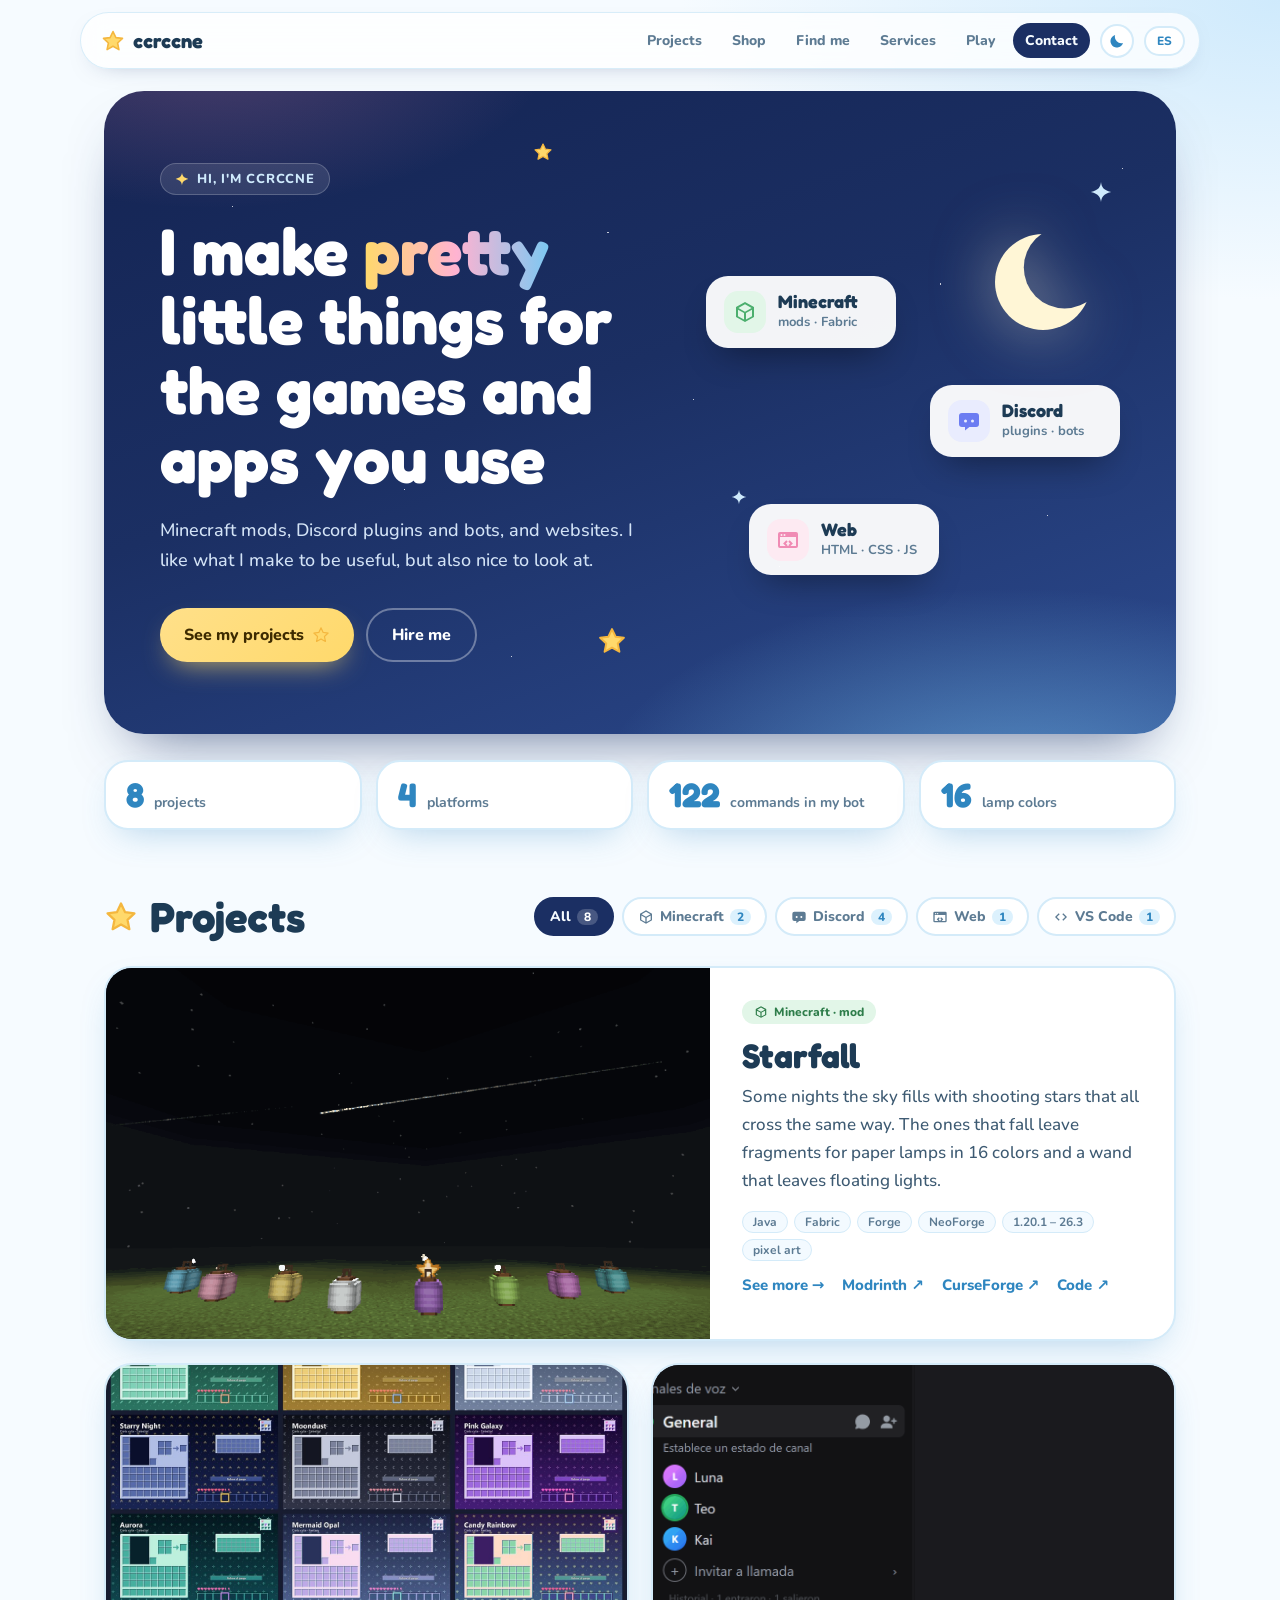
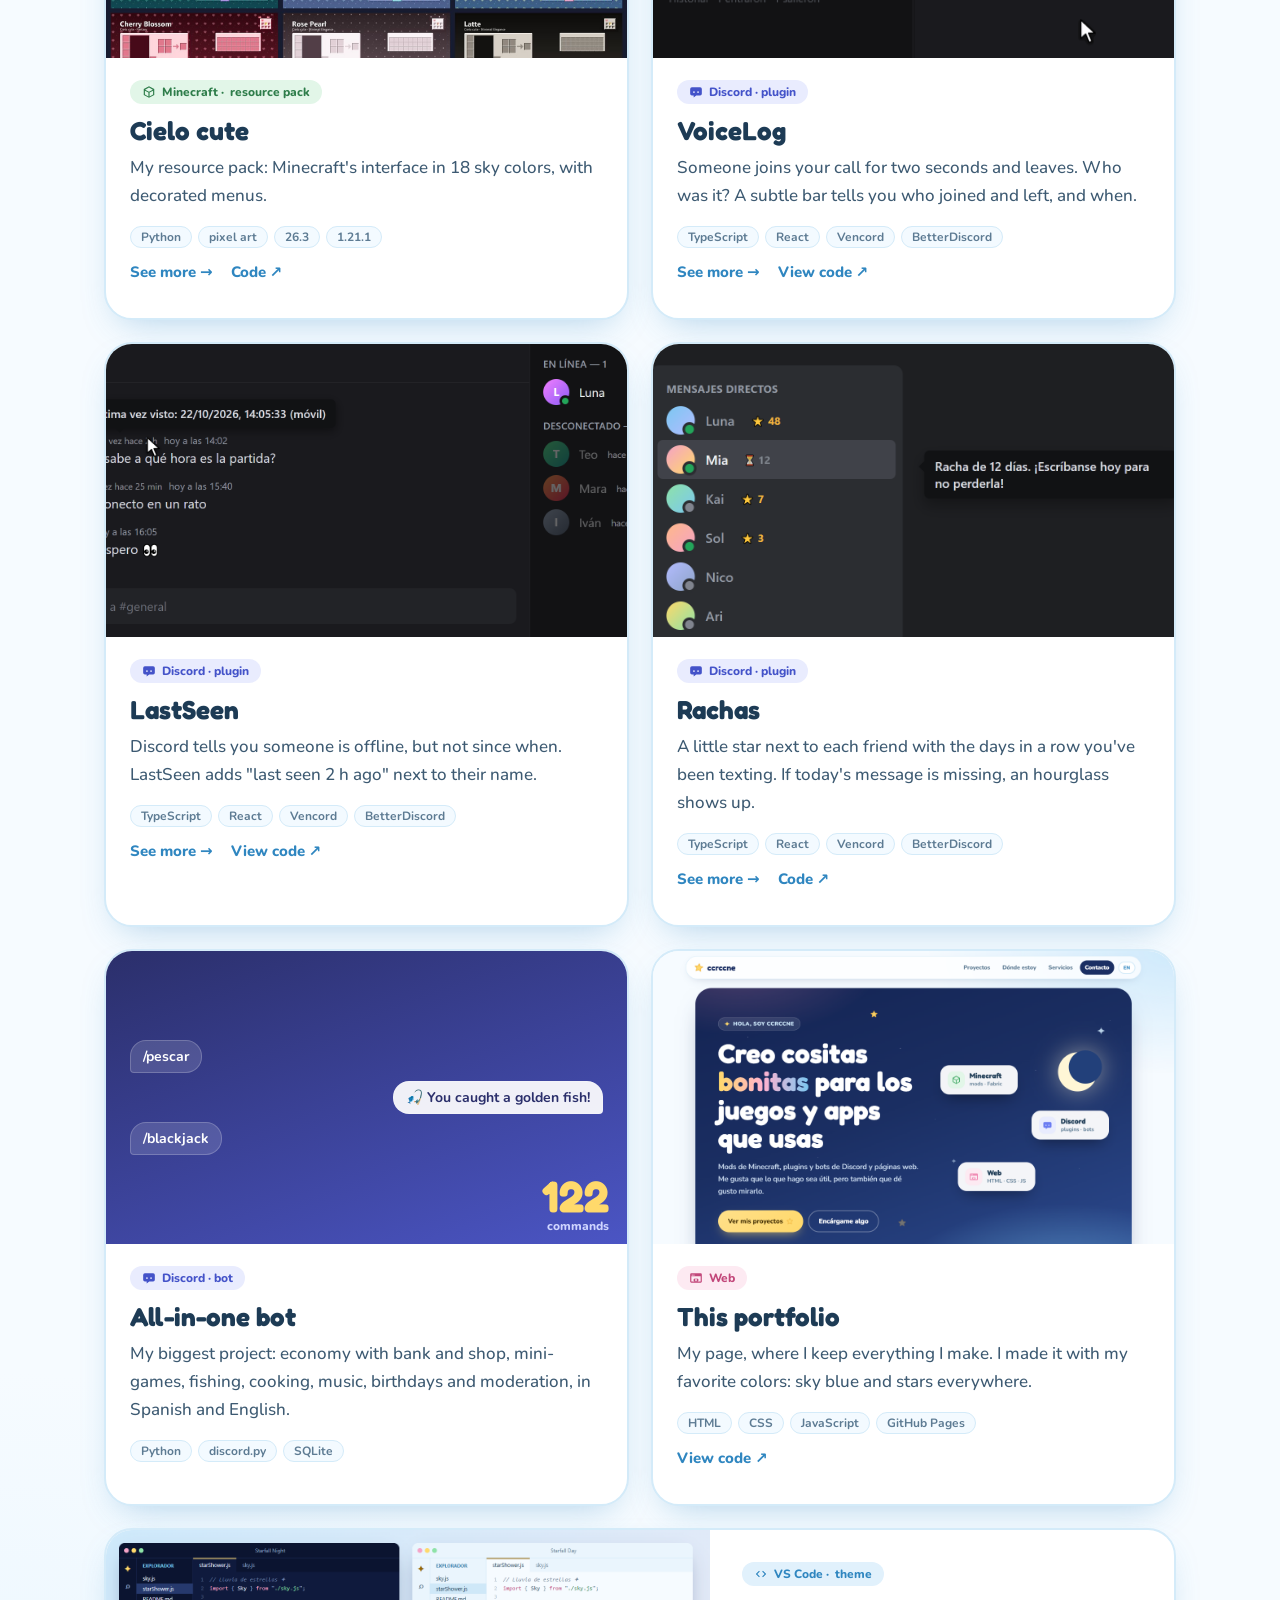
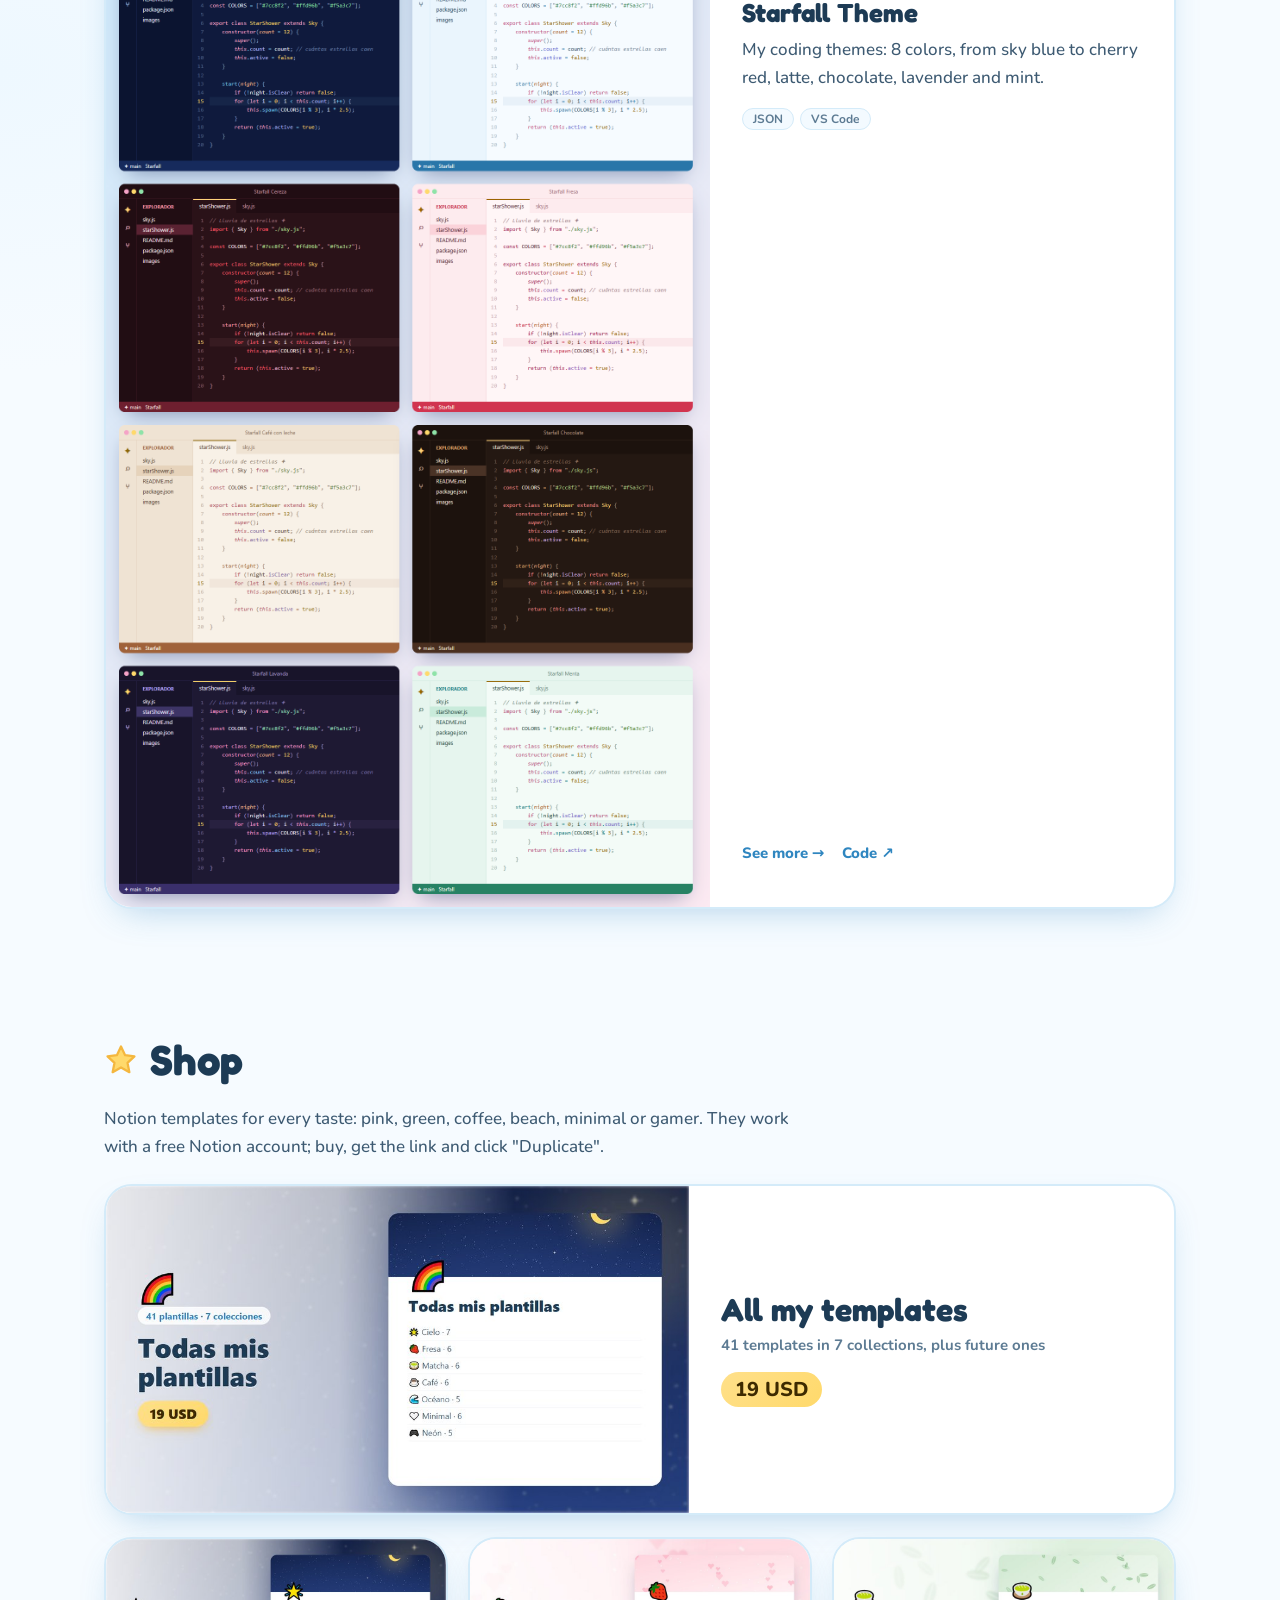
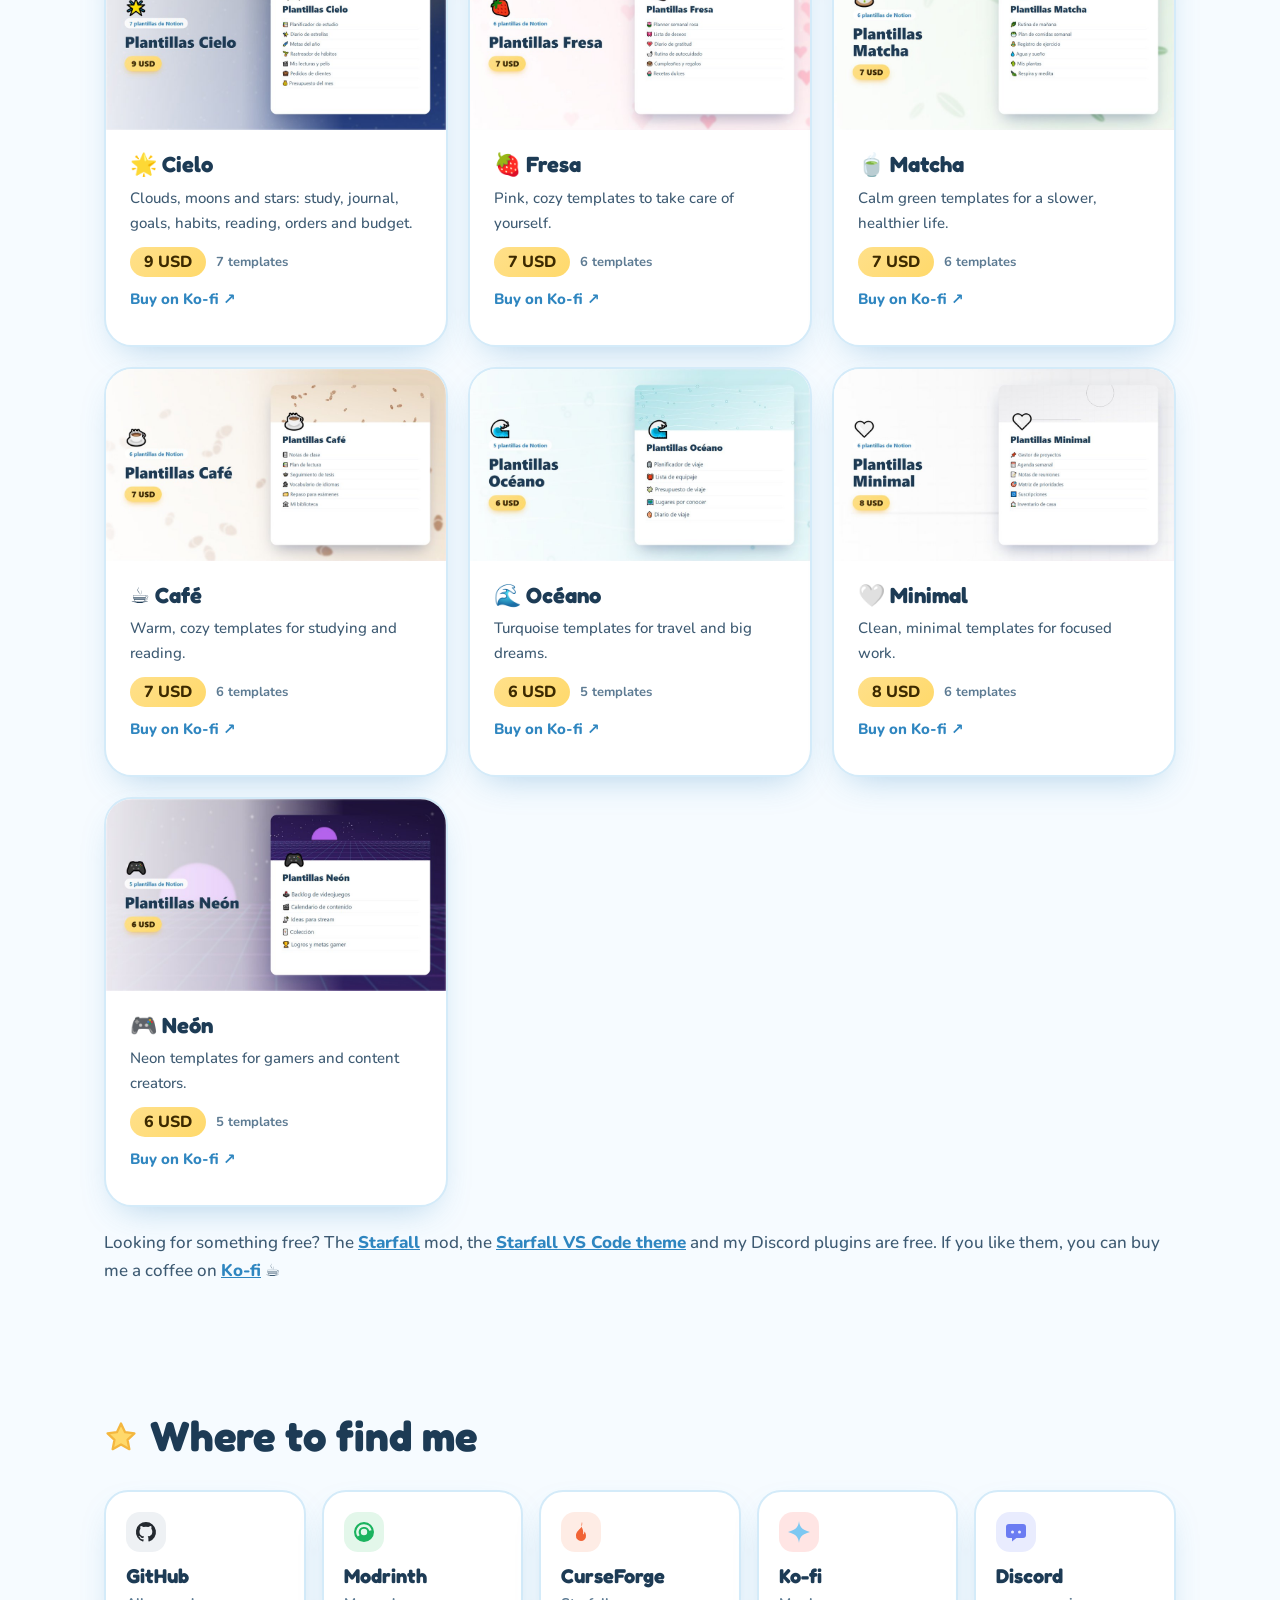
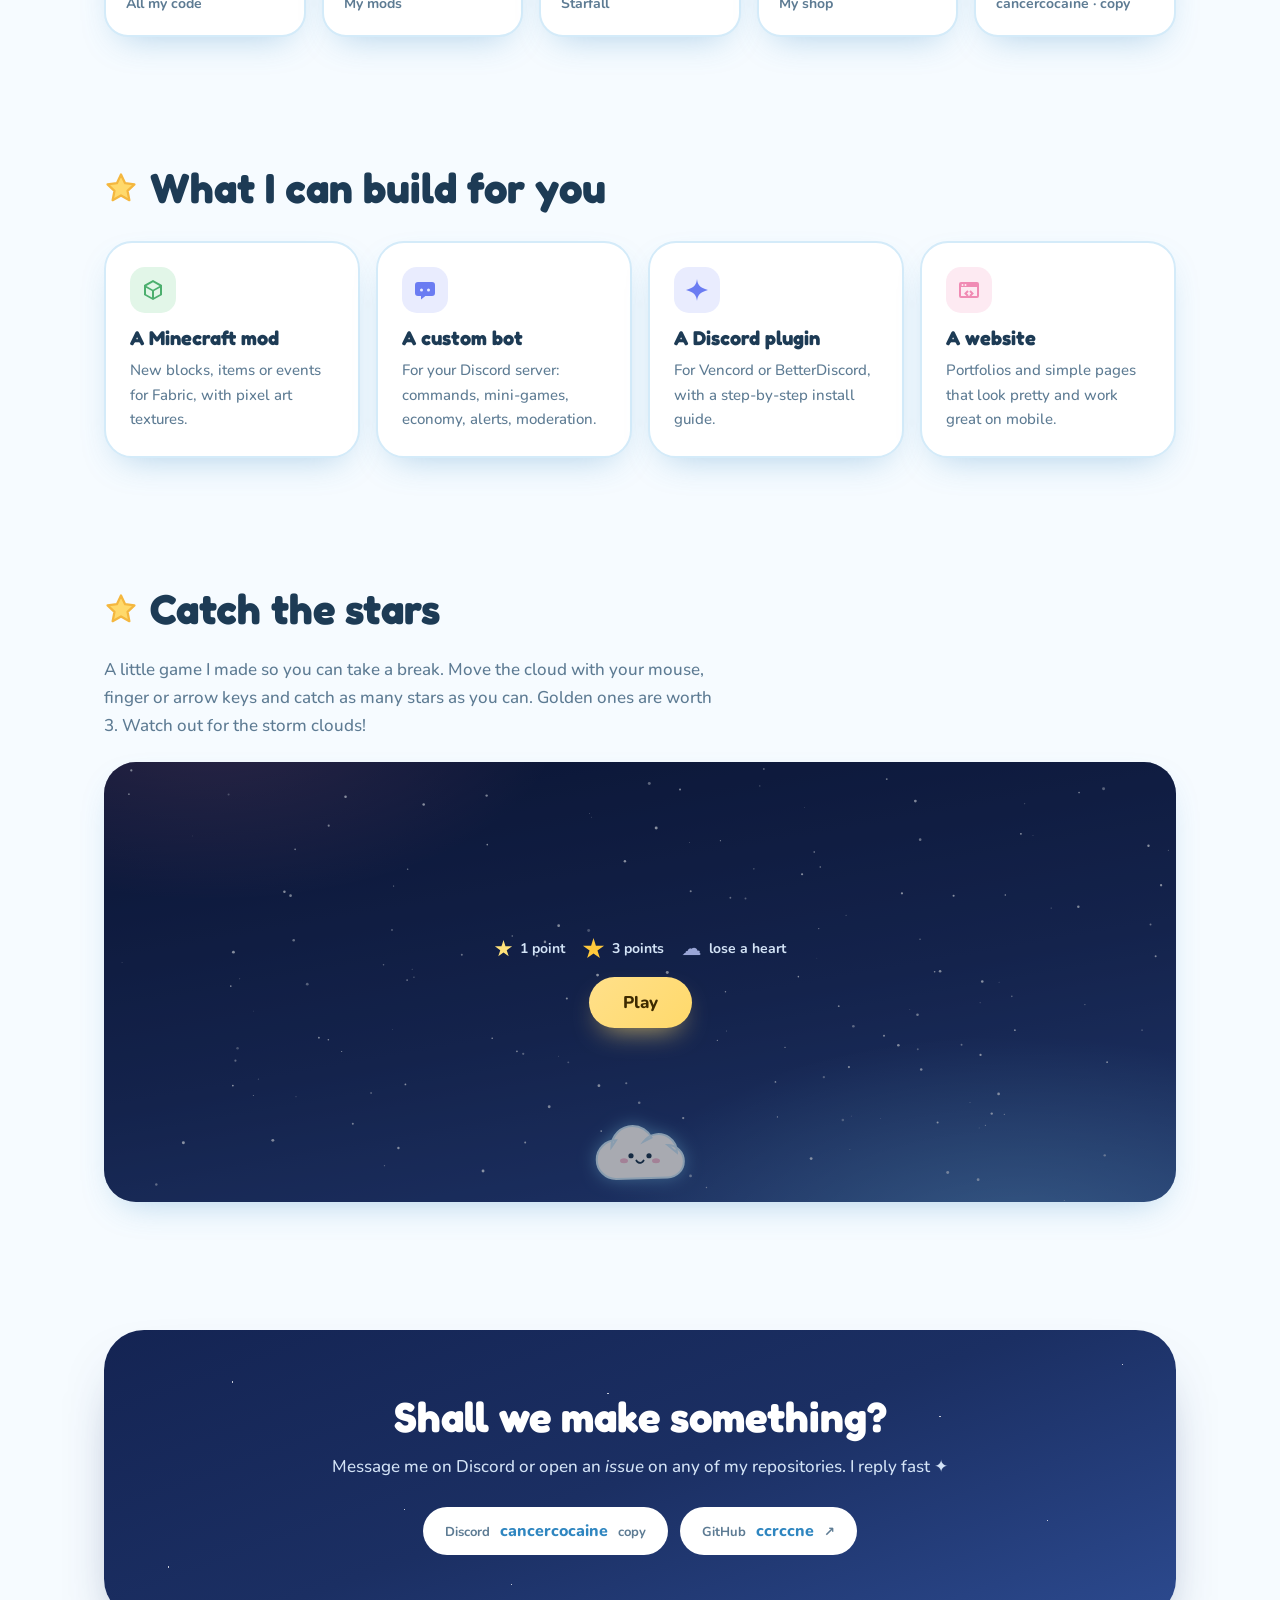
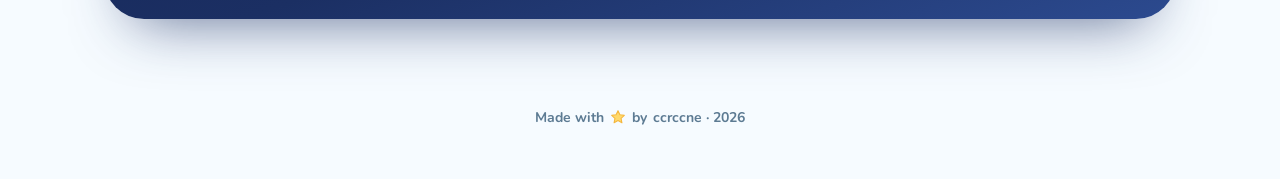
==== commit 4a327007: "Cielo cute 2.1: solo la interfaz" ====
--- a/index.html
+++ b/index.html
@@ -129,8 +129,8 @@
                     <div class="info">
                         <p class="badge mc"><svg><use href="#i-cube"/></svg>Minecraft · <span lang="es">texturas</span><span lang="en">resource pack</span></p>
                         <h3>Cielo cute</h3>
-                        <p lang="es">Mi paquete de texturas: la interfaz de Minecraft en 18 colores de cielo, con un sol con carita, luna a juego y menús decorados.</p>
-                        <p lang="en">My resource pack: Minecraft's interface in 18 sky colors, with a smiling sun, matching moon and decorated menus.</p>
+                        <p lang="es">Mi paquete de texturas: la interfaz de Minecraft en 18 colores de cielo, con menús decorados.</p>
+                        <p lang="en">My resource pack: Minecraft's interface in 18 sky colors, with decorated menus.</p>
                         <ul class="stack"><li>Python</li><li>pixel art</li><li>26.3</li><li>1.21.1</li></ul>
                         <p class="links">
                             <a class="link more-link" href="cielo-cute/"><span lang="es">Ver más</span><span lang="en">See more</span> →</a>
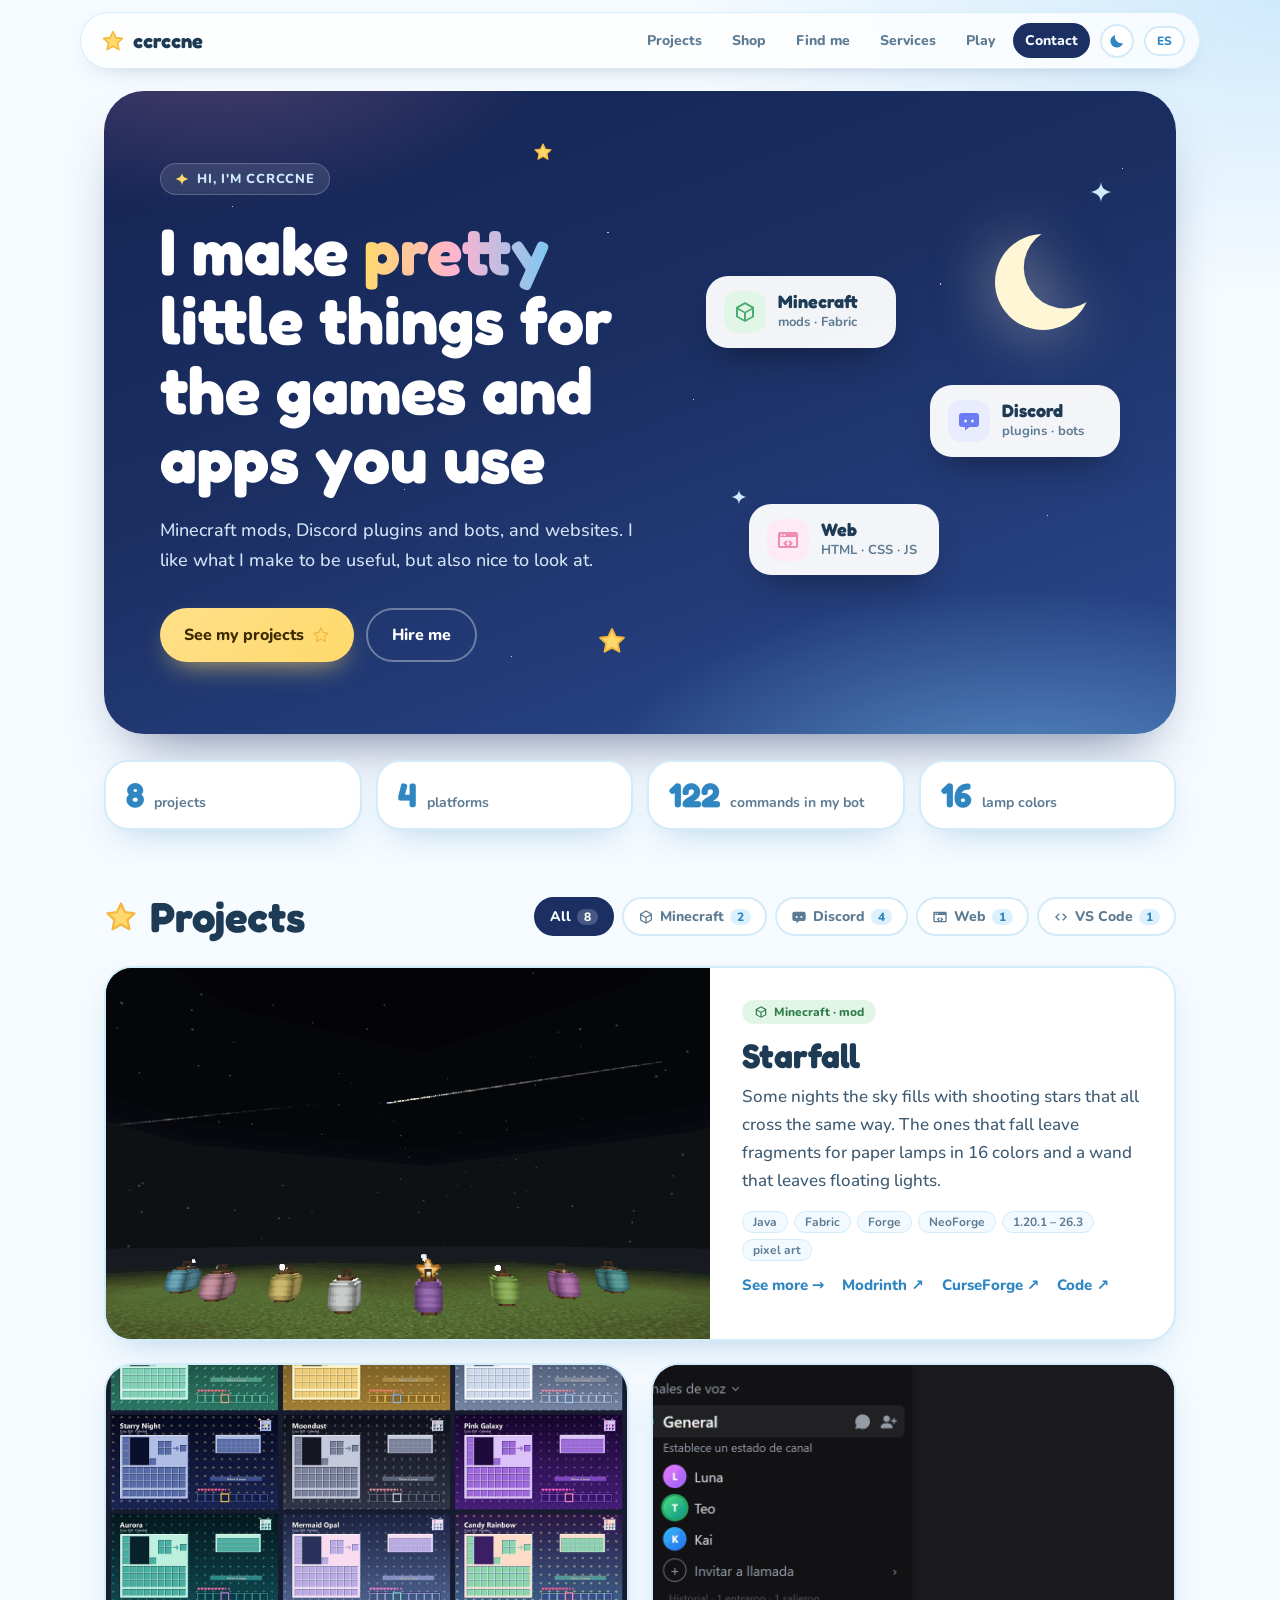
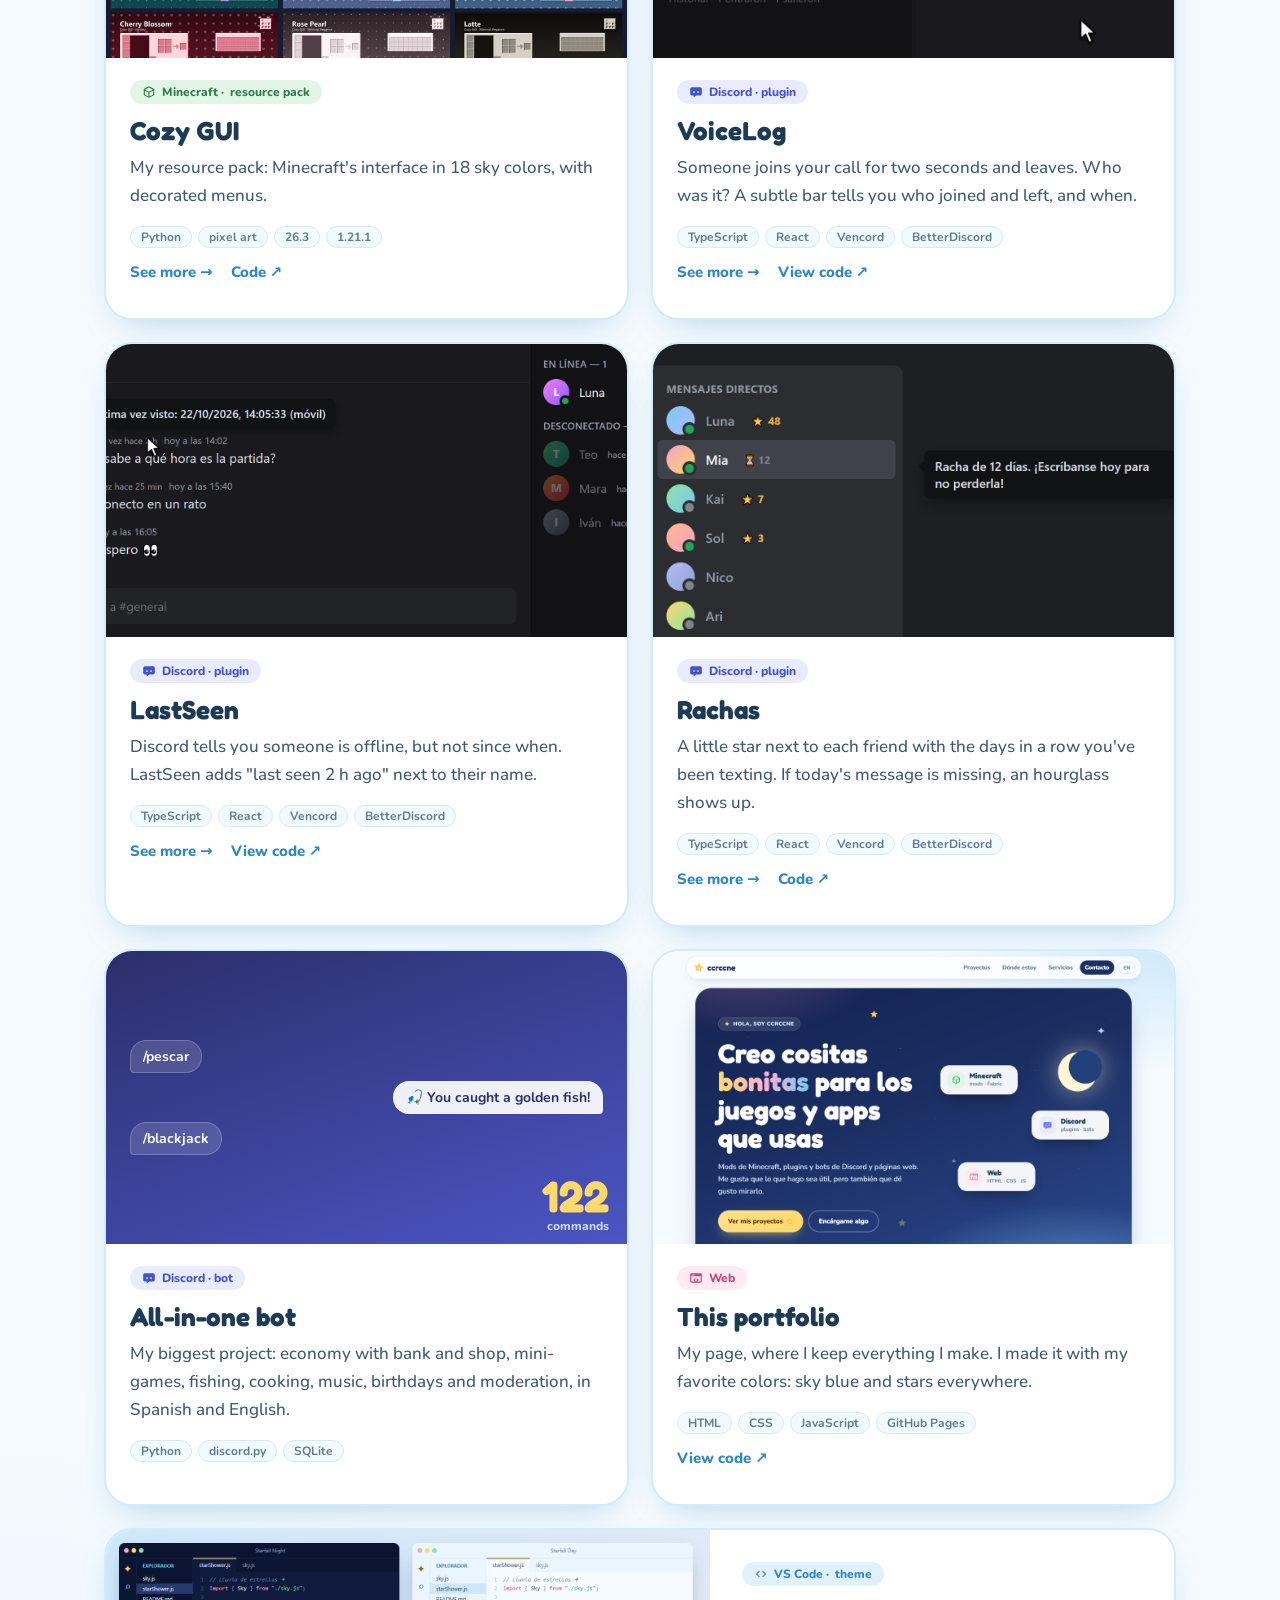
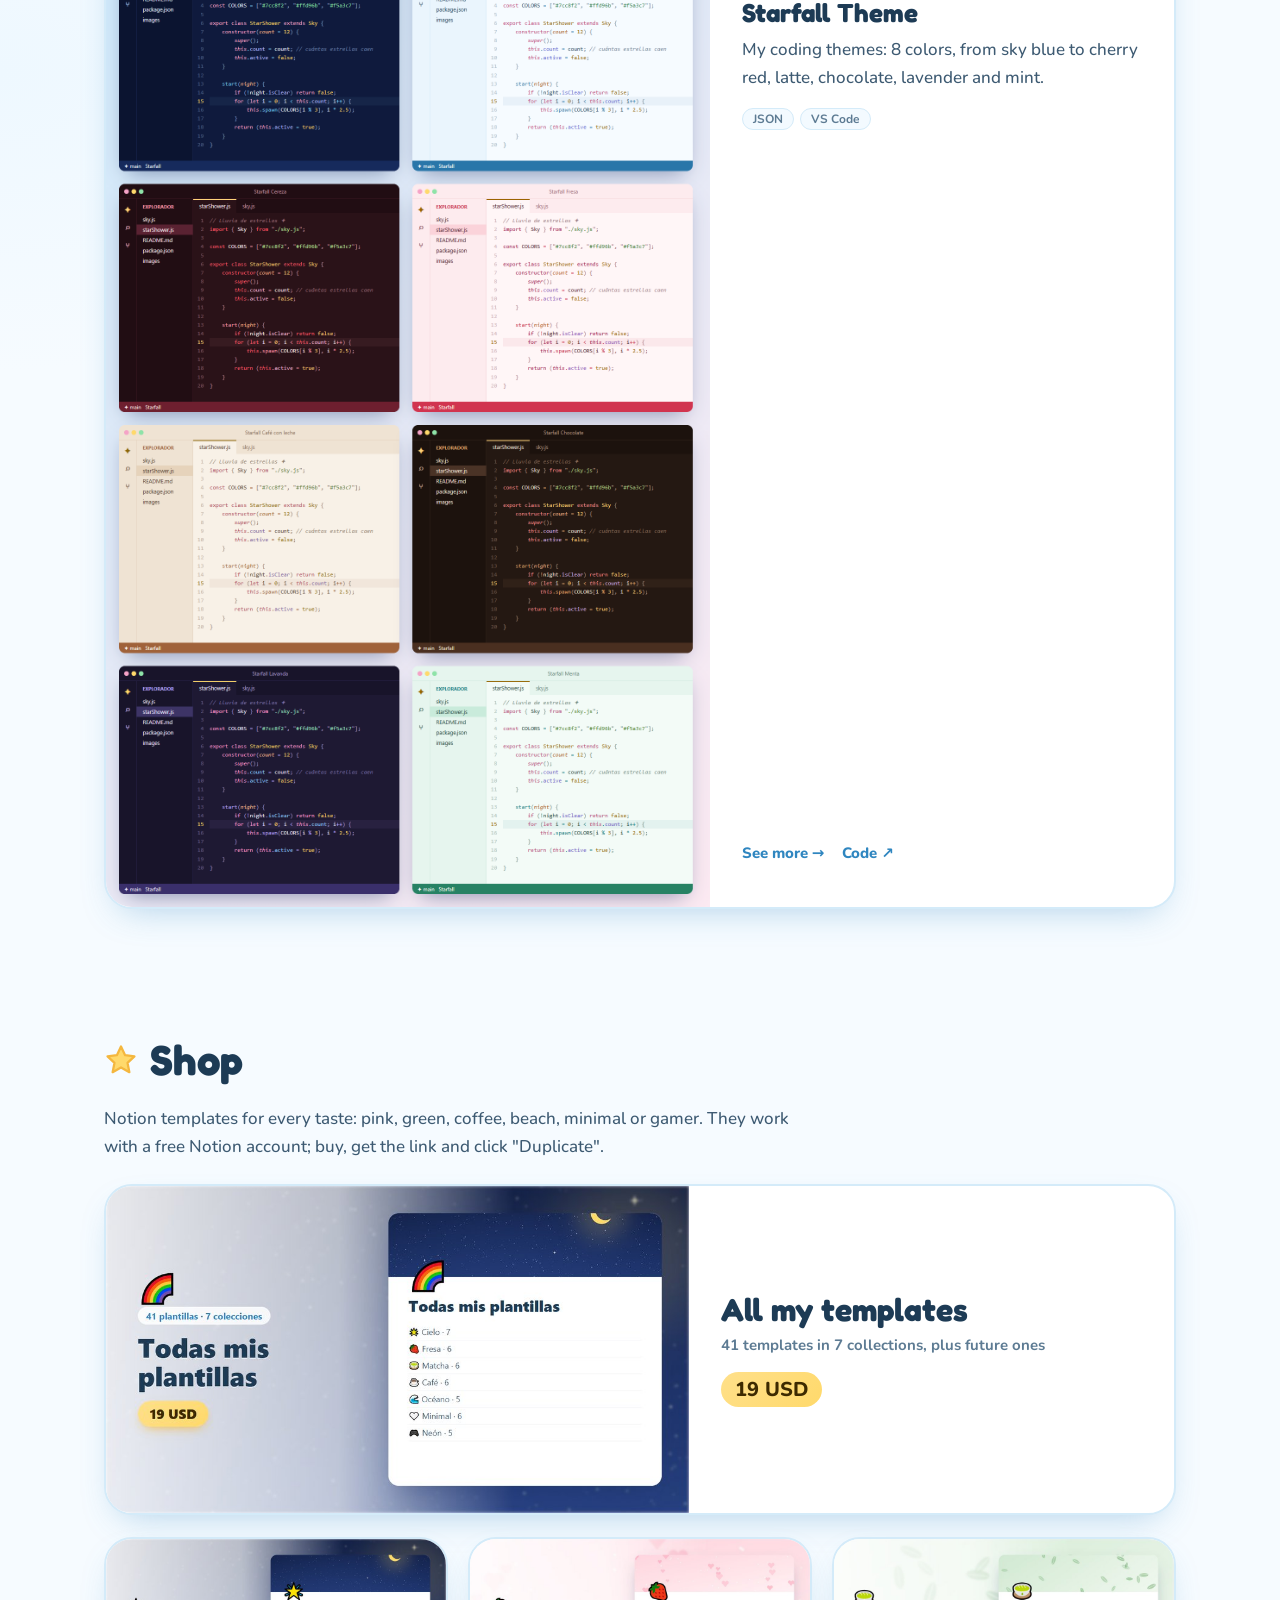
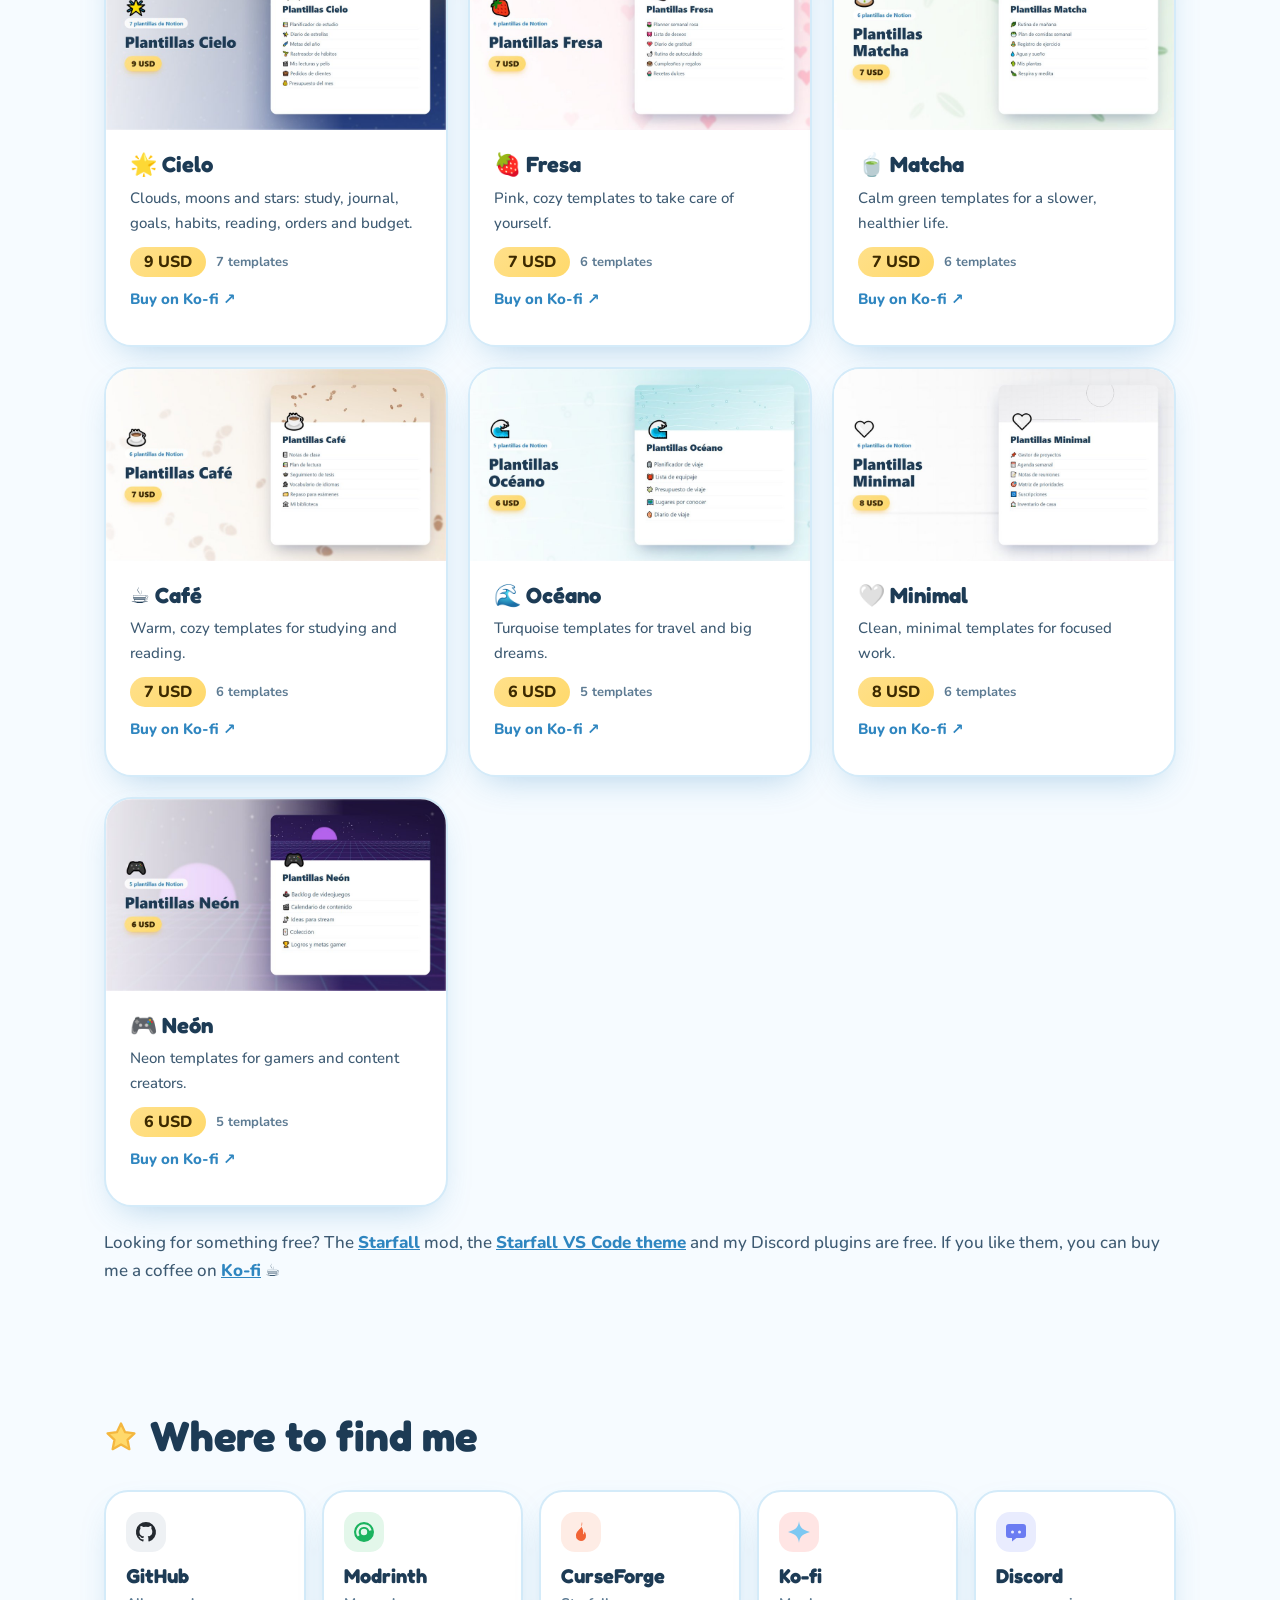
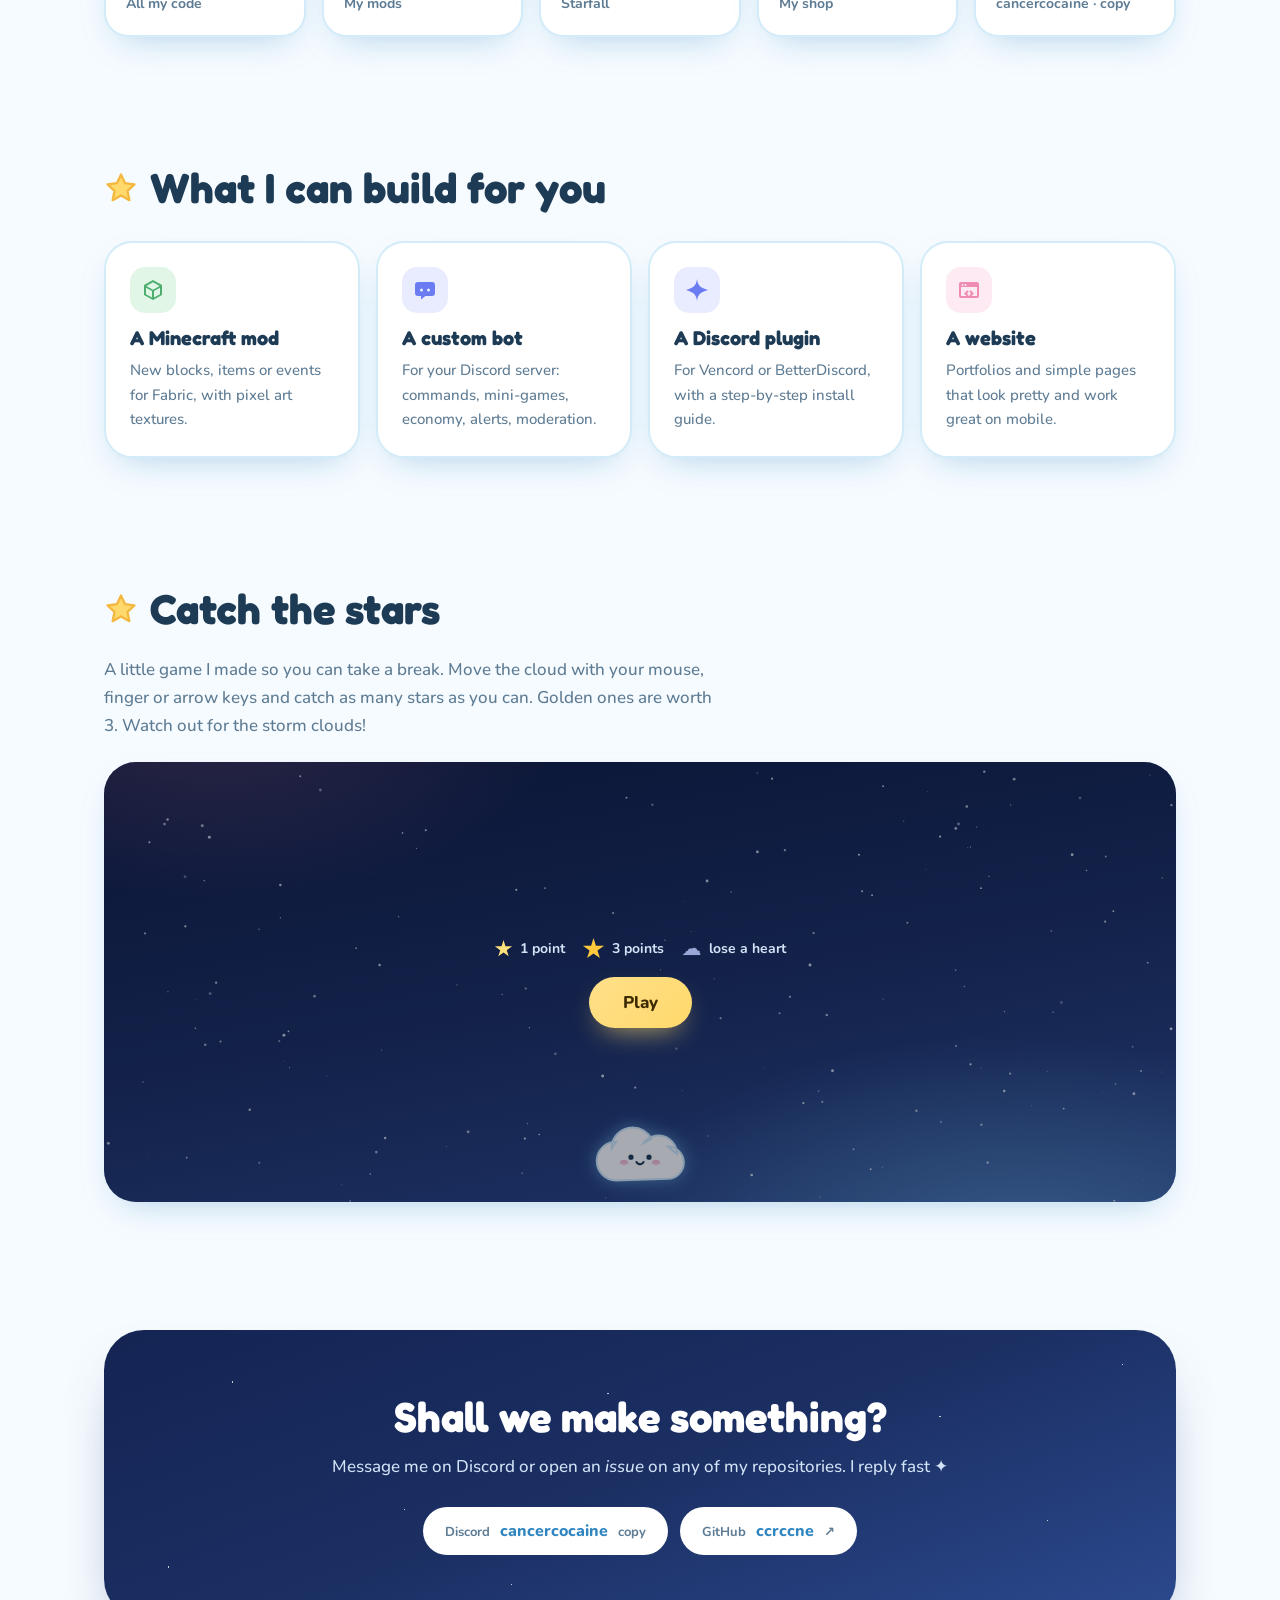
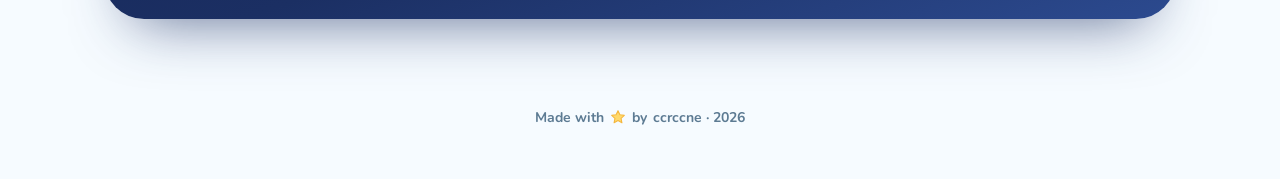
==== commit c1502f81: "Cielo cute ahora se llama Cozy GUI" ====
--- a/index.html
+++ b/index.html
@@ -125,16 +125,16 @@
                 </article>
 
                 <article class="card project" data-cat="minecraft">
-                    <div class="media"><img src="img/cielo-cute-variantes.jpg" alt="Las 18 variantes de color de Cielo cute" loading="lazy"></div>
+                    <div class="media"><img src="img/cielo-cute-variantes.jpg" alt="Las 18 variantes de color de Cozy GUI" loading="lazy"></div>
                     <div class="info">
                         <p class="badge mc"><svg><use href="#i-cube"/></svg>Minecraft · <span lang="es">texturas</span><span lang="en">resource pack</span></p>
-                        <h3>Cielo cute</h3>
+                        <h3>Cozy GUI</h3>
                         <p lang="es">Mi paquete de texturas: la interfaz de Minecraft en 18 colores de cielo, con menús decorados.</p>
                         <p lang="en">My resource pack: Minecraft's interface in 18 sky colors, with decorated menus.</p>
                         <ul class="stack"><li>Python</li><li>pixel art</li><li>26.3</li><li>1.21.1</li></ul>
                         <p class="links">
-                            <a class="link more-link" href="cielo-cute/"><span lang="es">Ver más</span><span lang="en">See more</span> →</a>
-                            <a class="link" href="https://github.com/ccrccne/cielo-cute" target="_blank" rel="noopener"><span lang="es">Código</span><span lang="en">Code</span> ↗</a>
+                            <a class="link more-link" href="cozy-gui/"><span lang="es">Ver más</span><span lang="en">See more</span> →</a>
+                            <a class="link" href="https://github.com/ccrccne/cozy-gui" target="_blank" rel="noopener"><span lang="es">Código</span><span lang="en">Code</span> ↗</a>
                         </p>
                     </div>
                 </article>
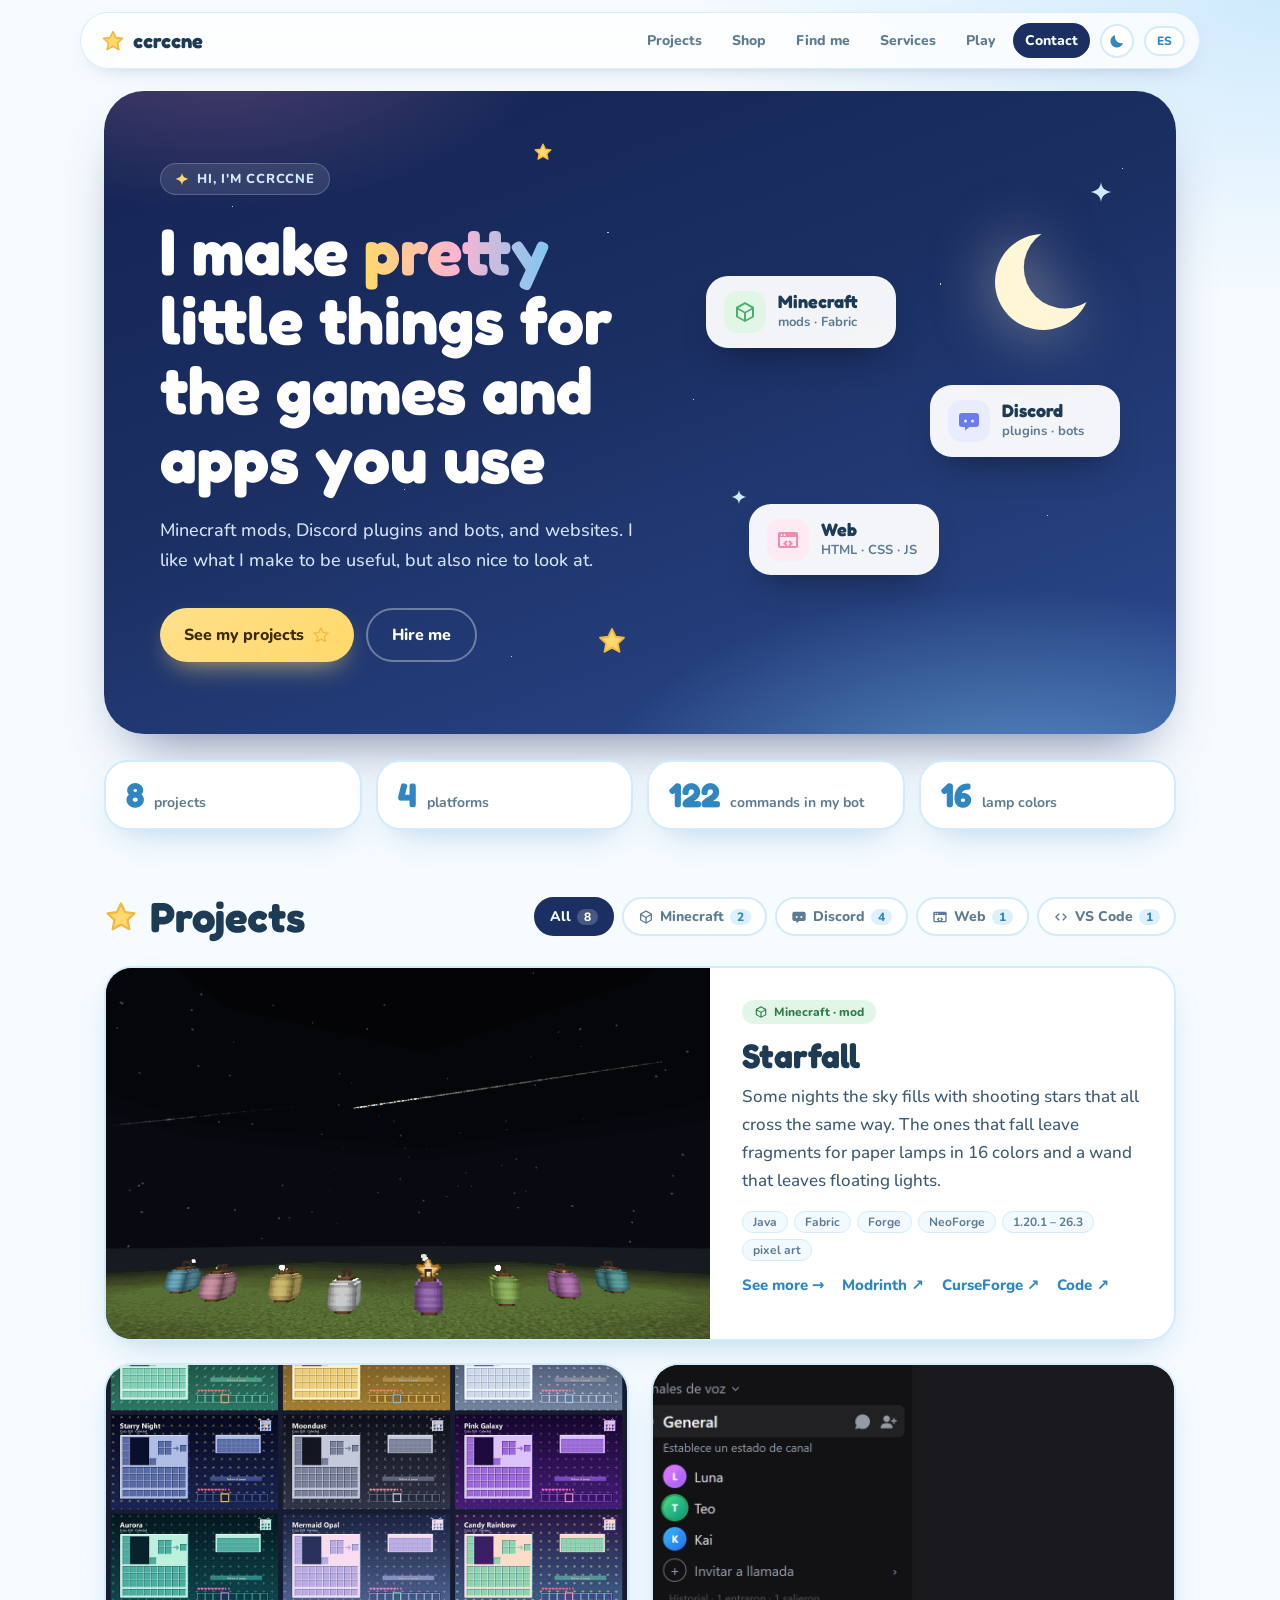
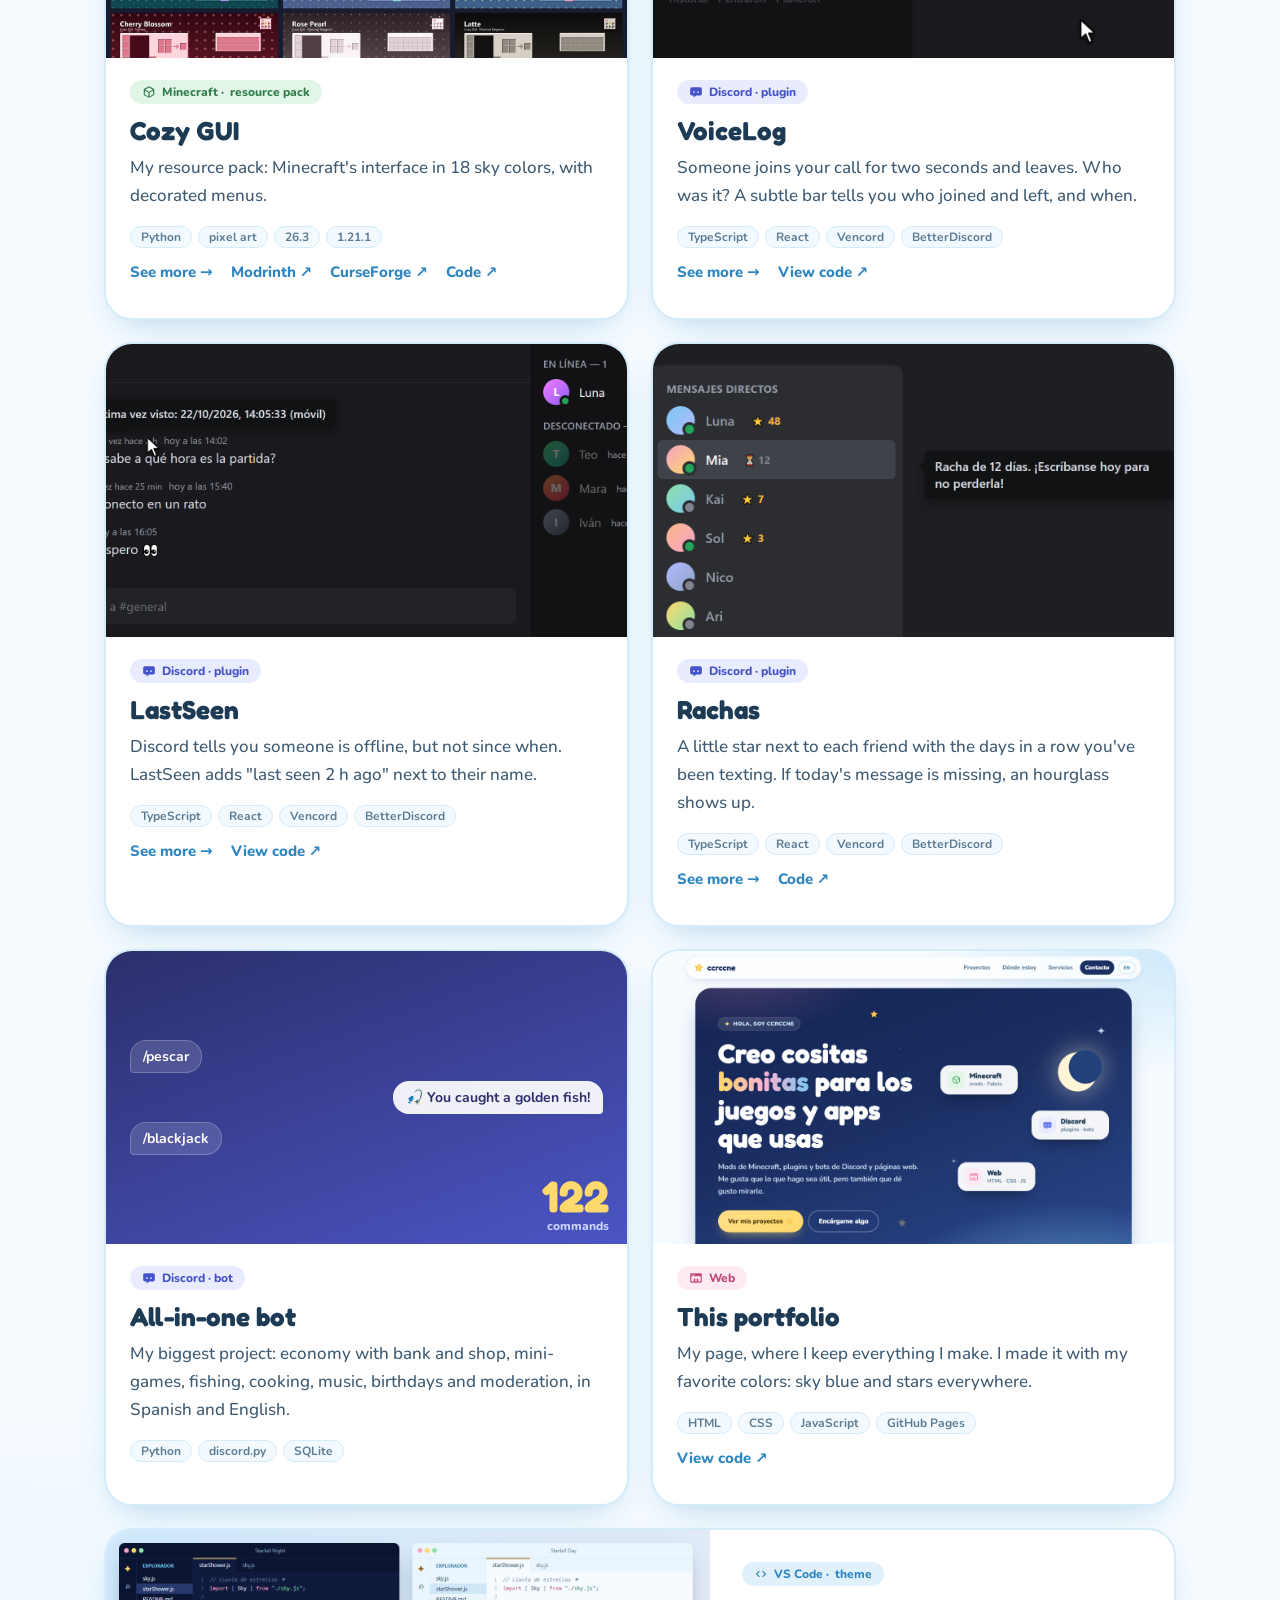
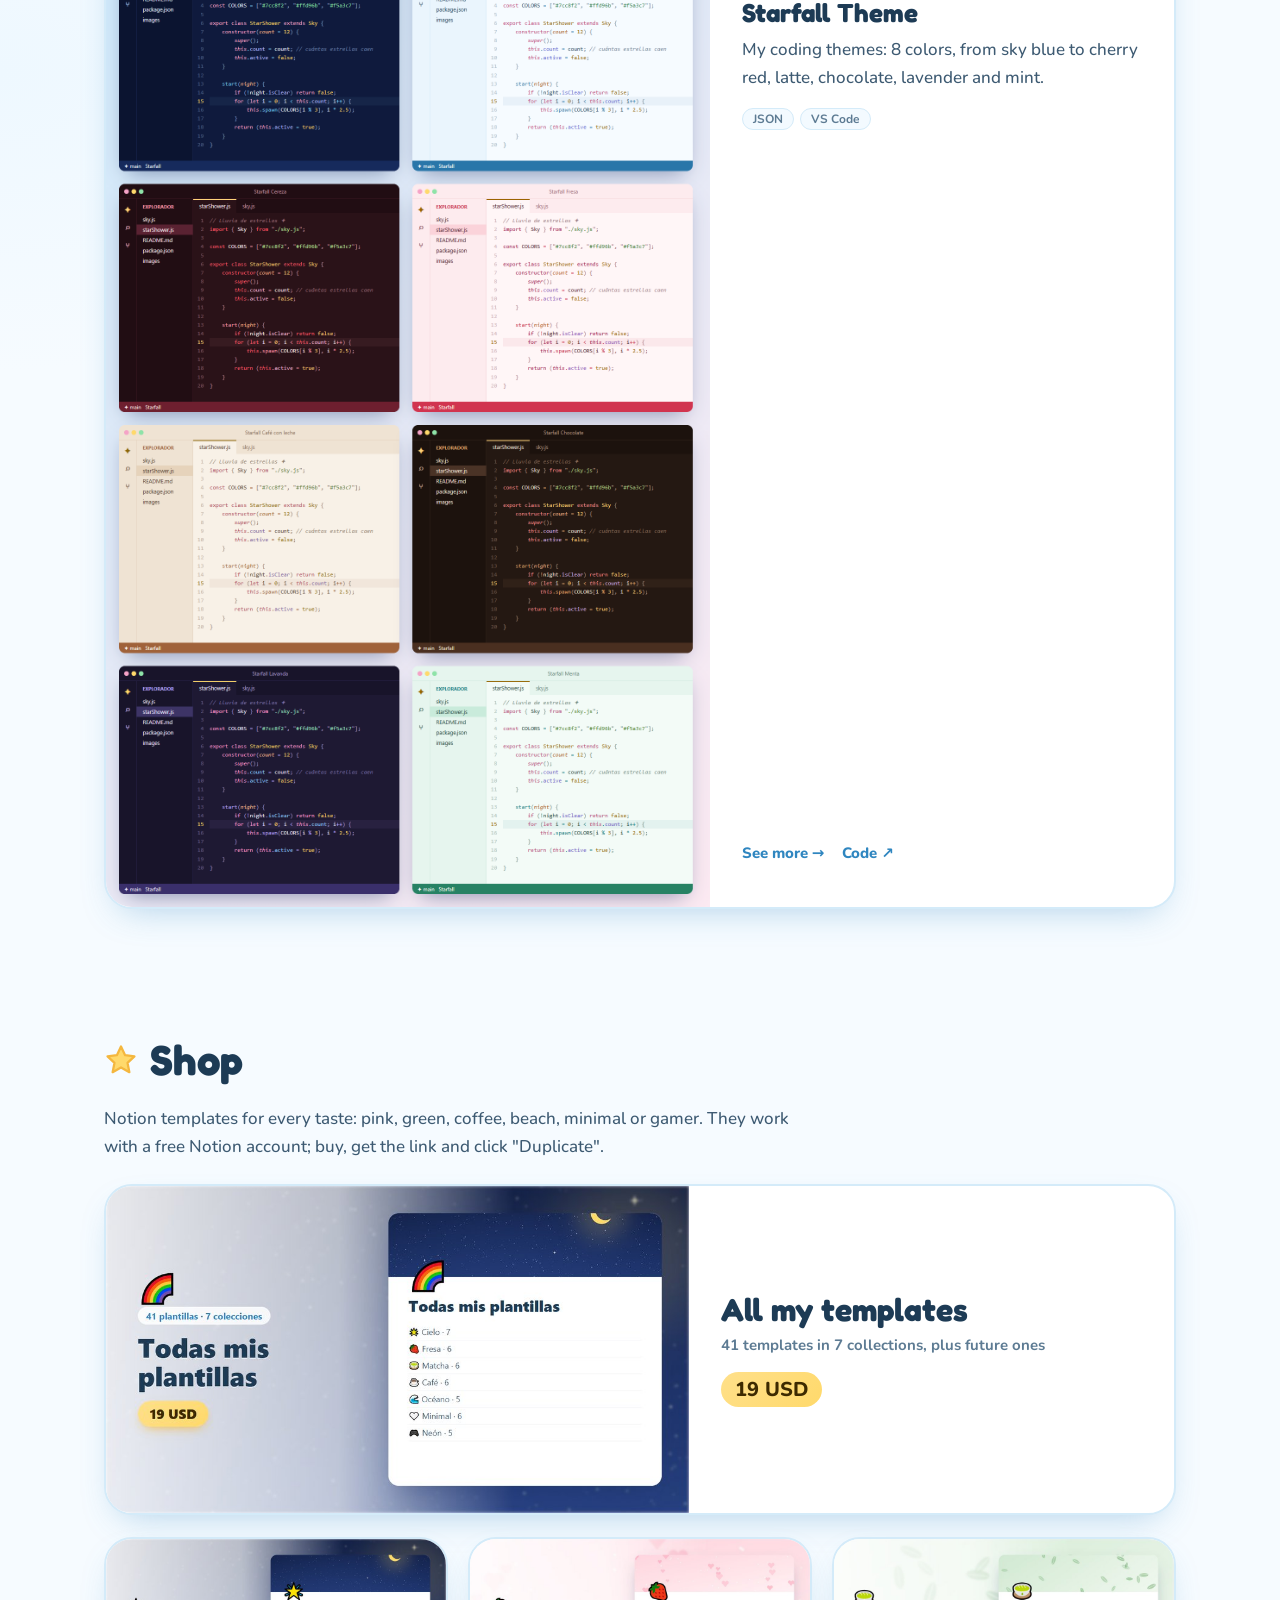
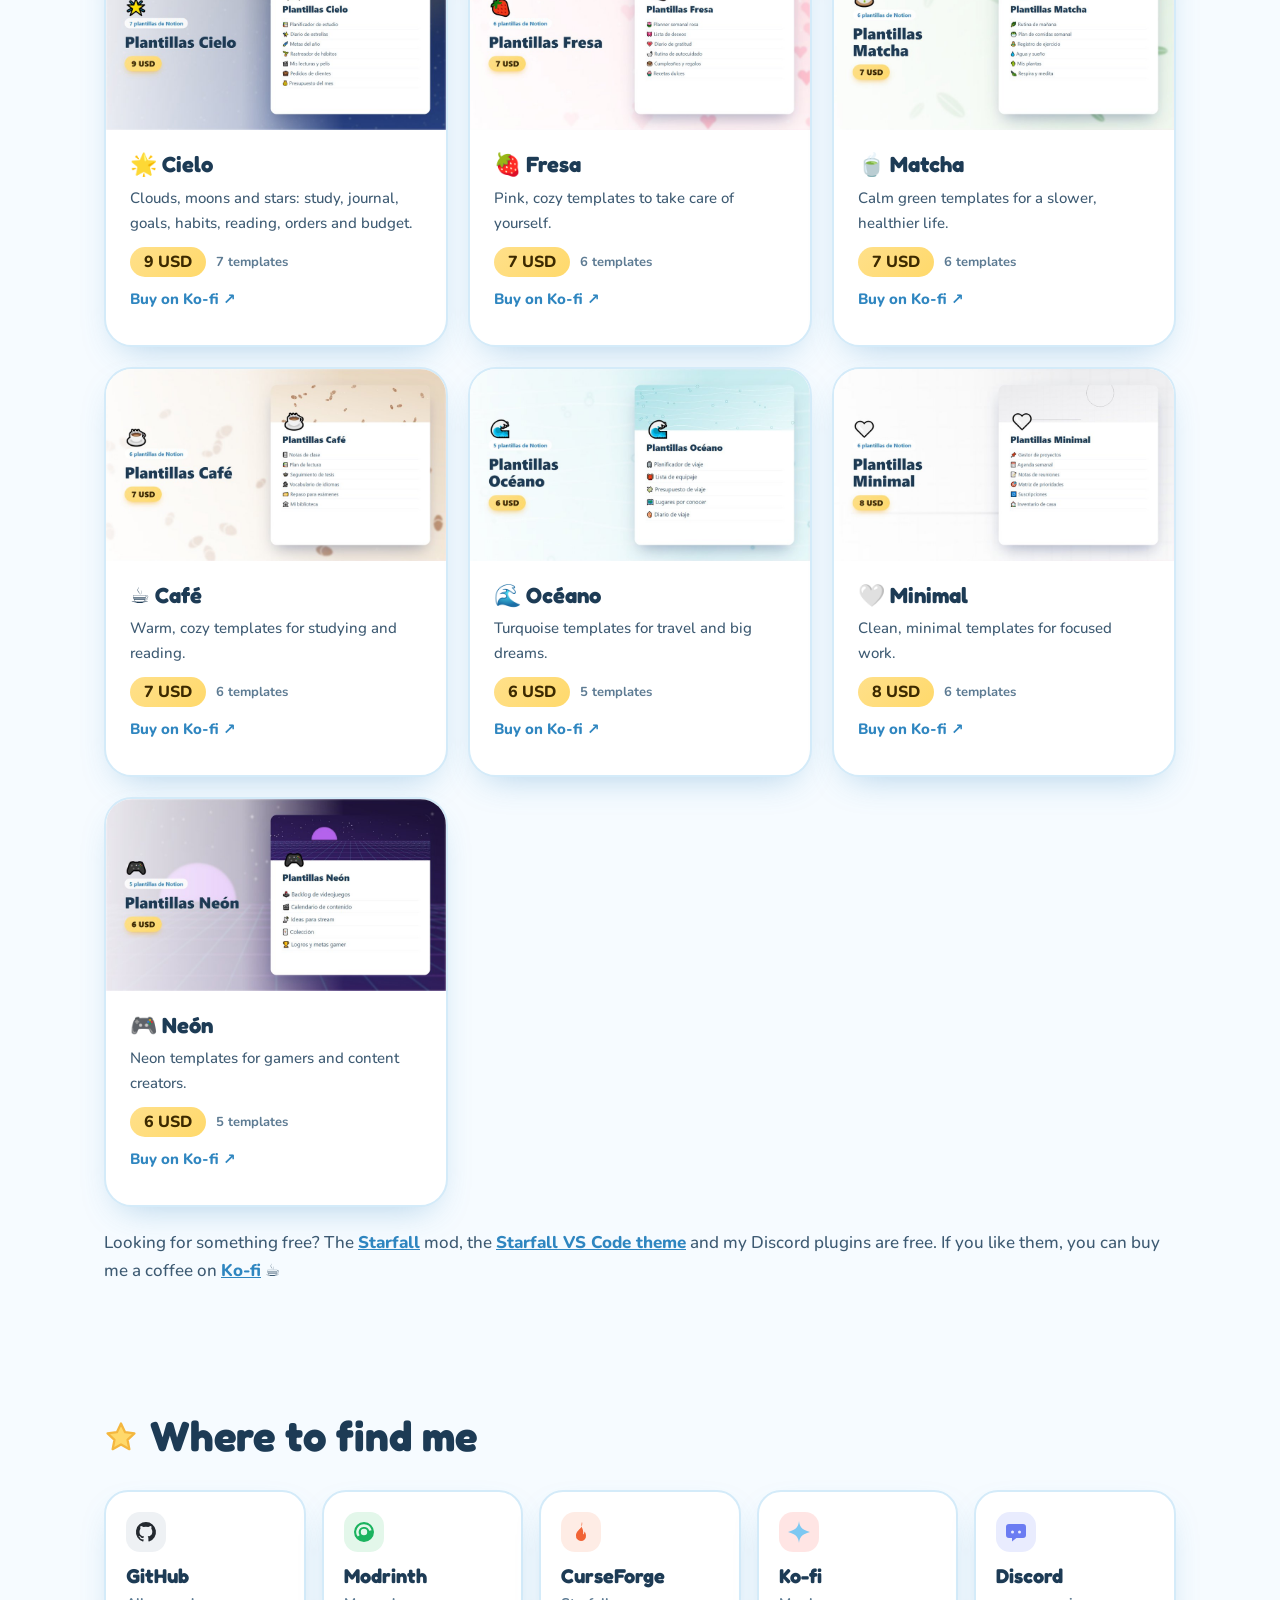
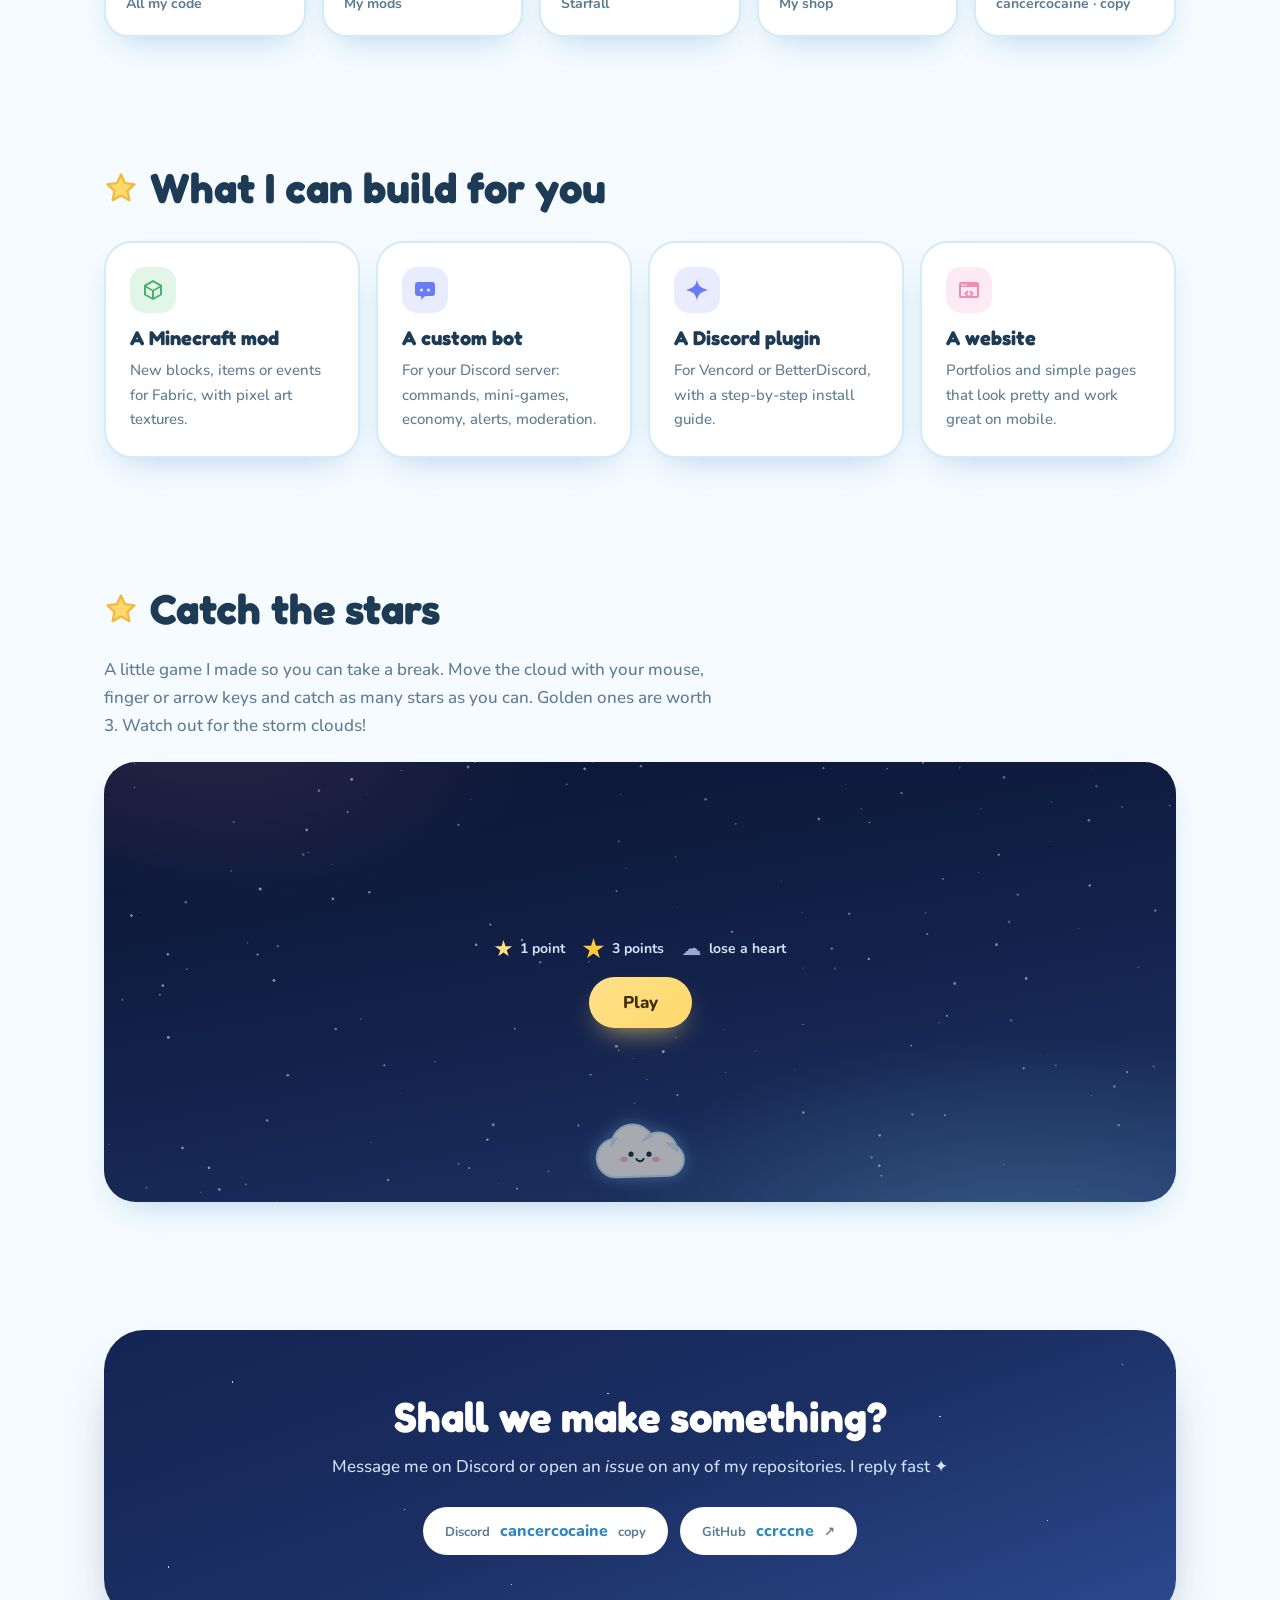
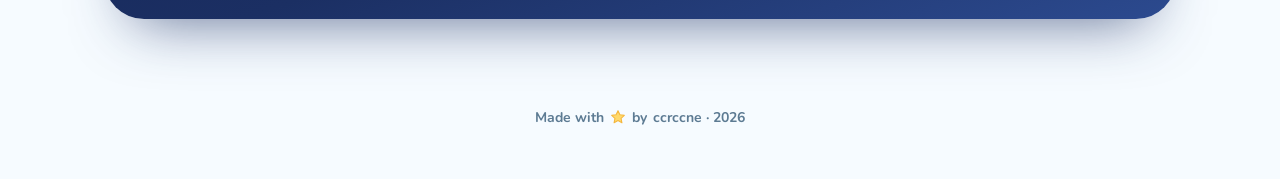
==== commit 4783e973: "Cozy GUI: botones a Modrinth y CurseForge" ====
--- a/index.html
+++ b/index.html
@@ -134,6 +134,8 @@
                         <ul class="stack"><li>Python</li><li>pixel art</li><li>26.3</li><li>1.21.1</li></ul>
                         <p class="links">
                             <a class="link more-link" href="cozy-gui/"><span lang="es">Ver más</span><span lang="en">See more</span> →</a>
+                            <a class="link" href="https://modrinth.com/resourcepack/cozy-gui" target="_blank" rel="noopener">Modrinth ↗</a>
+                            <a class="link" href="https://www.curseforge.com/minecraft/texture-packs/cozy-gui" target="_blank" rel="noopener">CurseForge ↗</a>
                             <a class="link" href="https://github.com/ccrccne/cozy-gui" target="_blank" rel="noopener"><span lang="es">Código</span><span lang="en">Code</span> ↗</a>
                         </p>
                     </div>
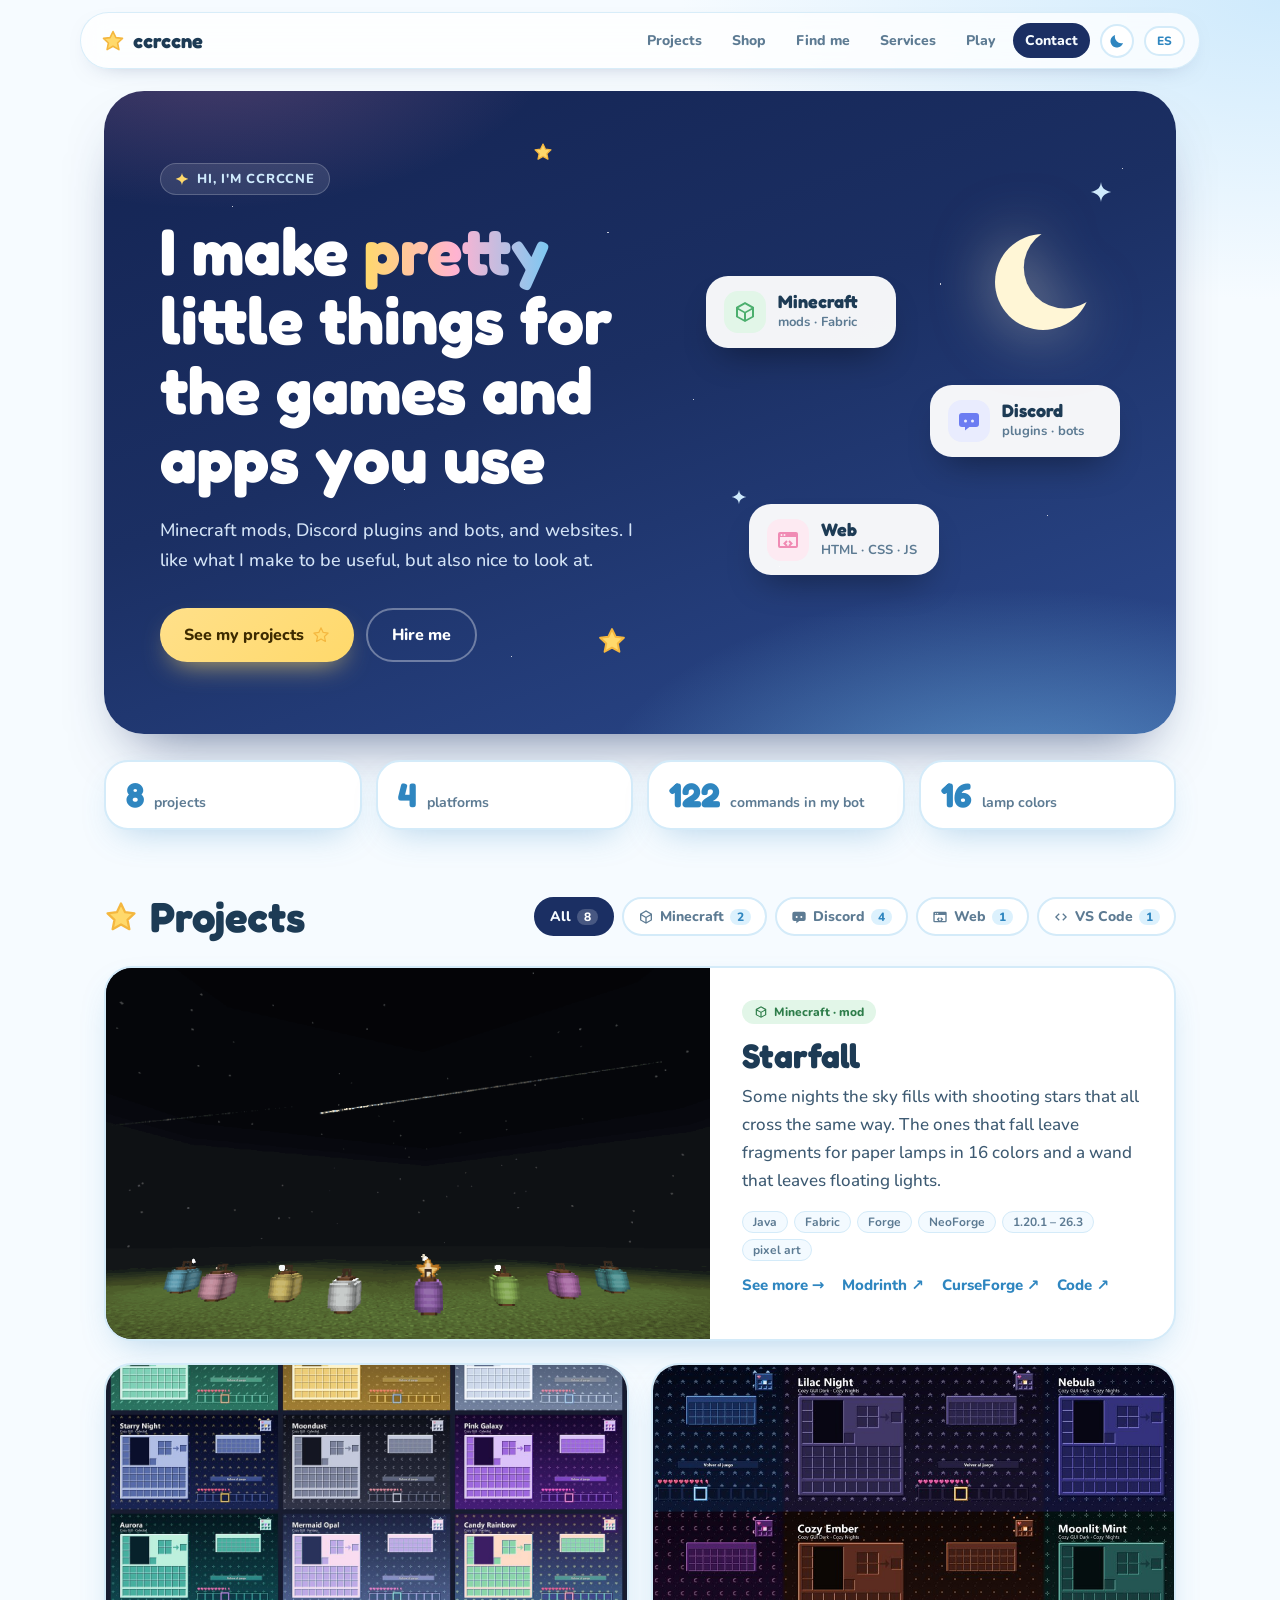
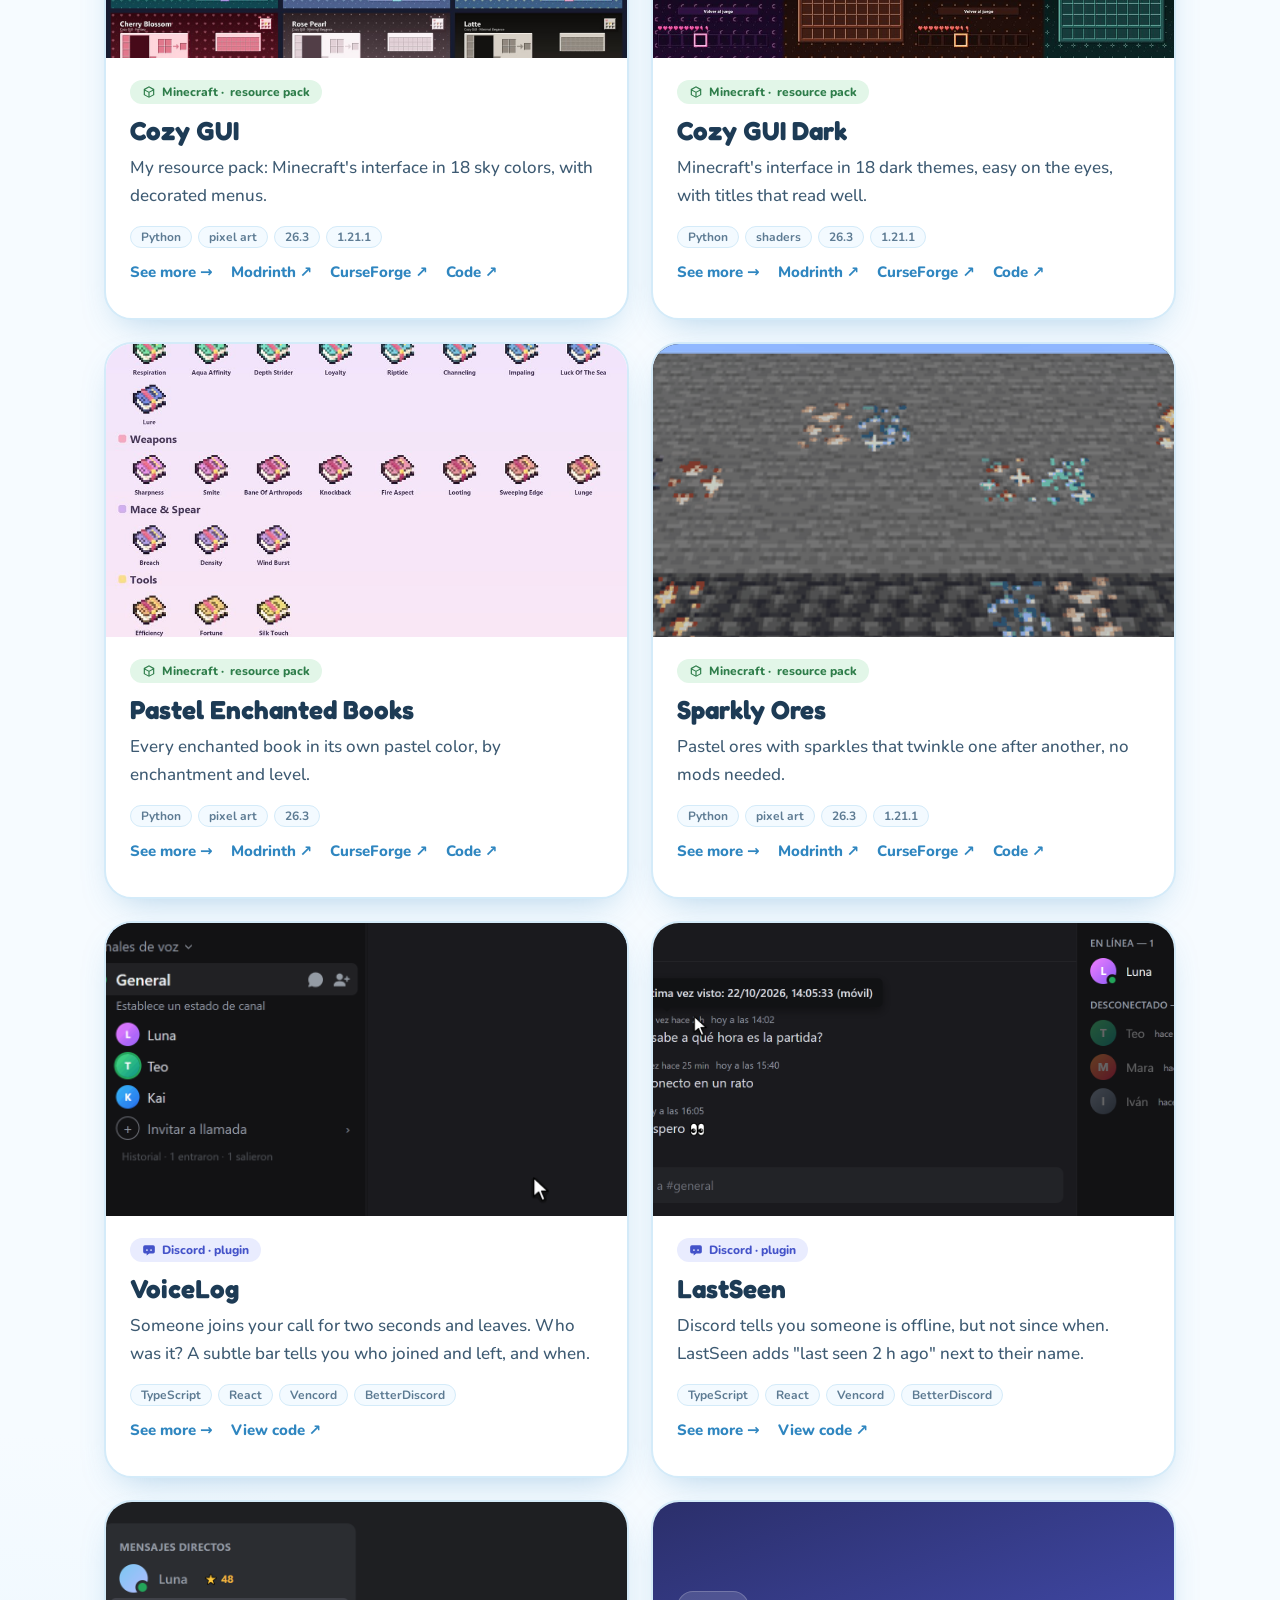
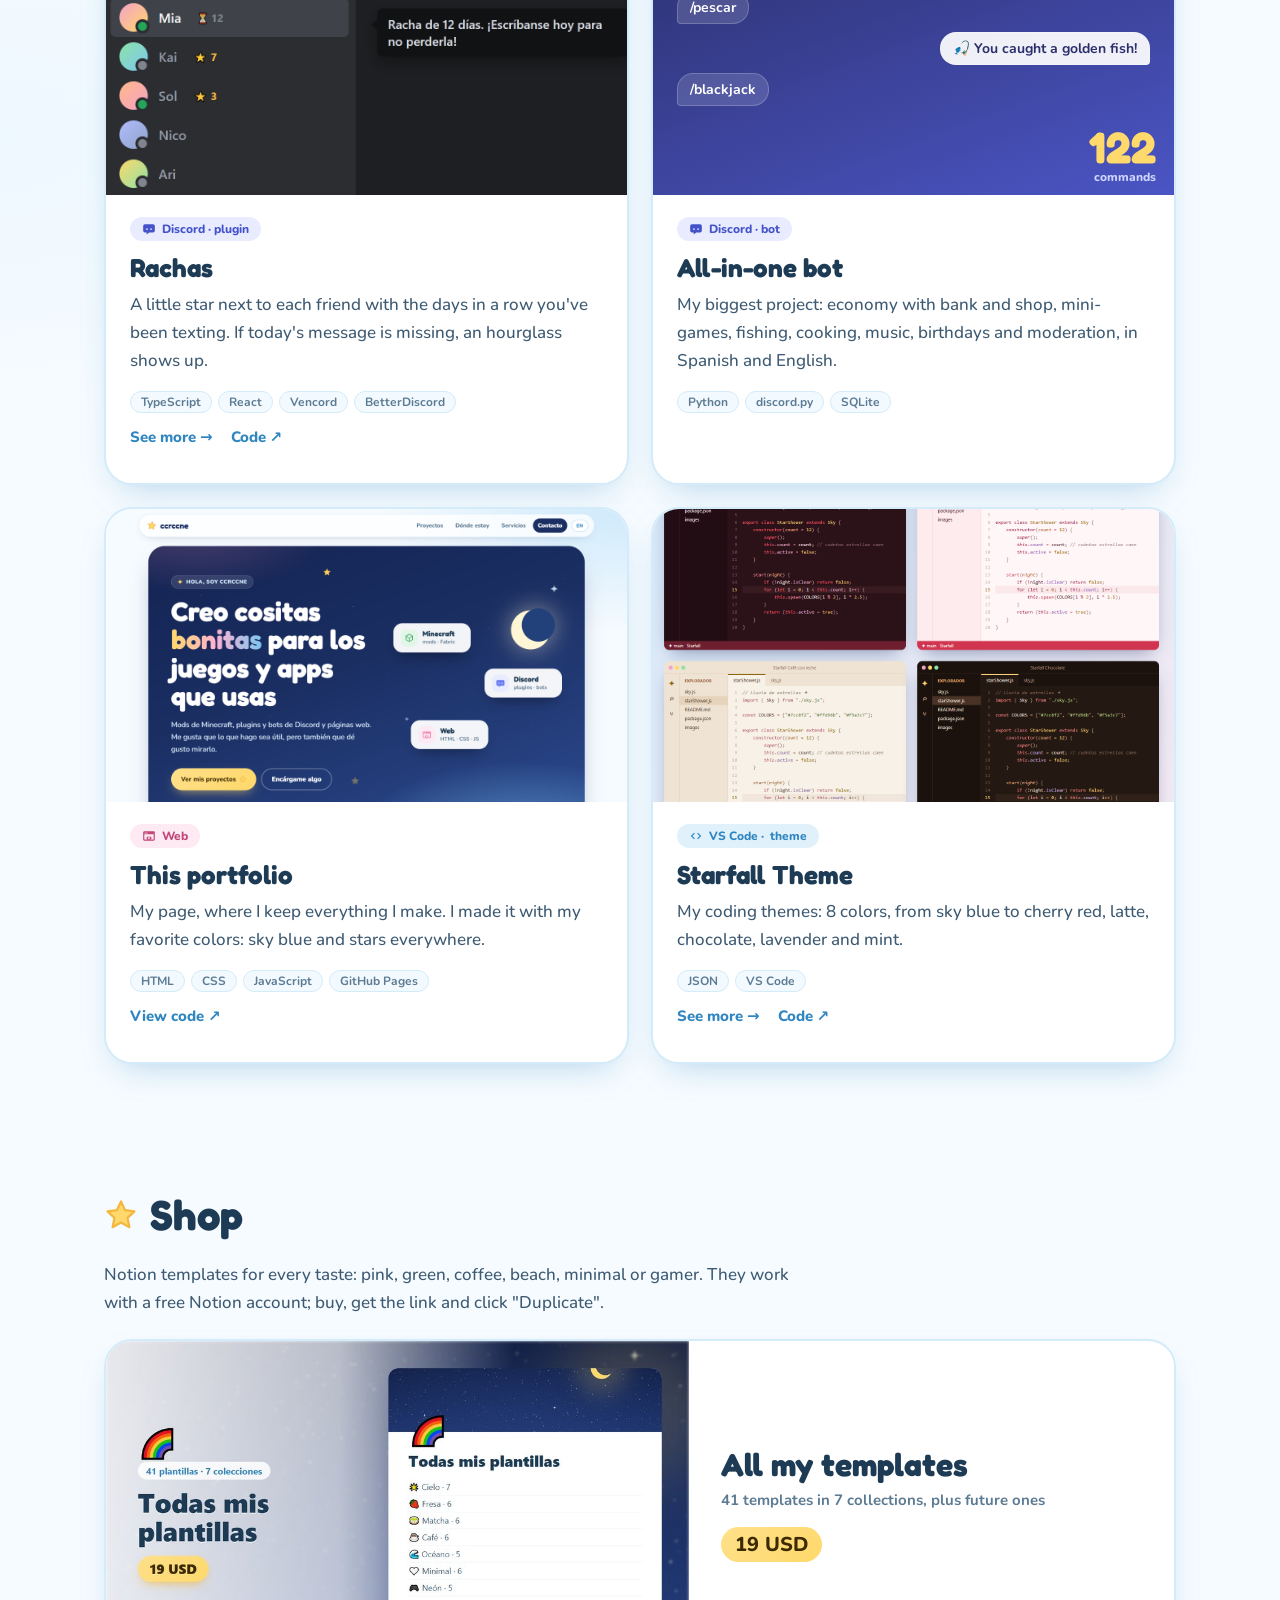
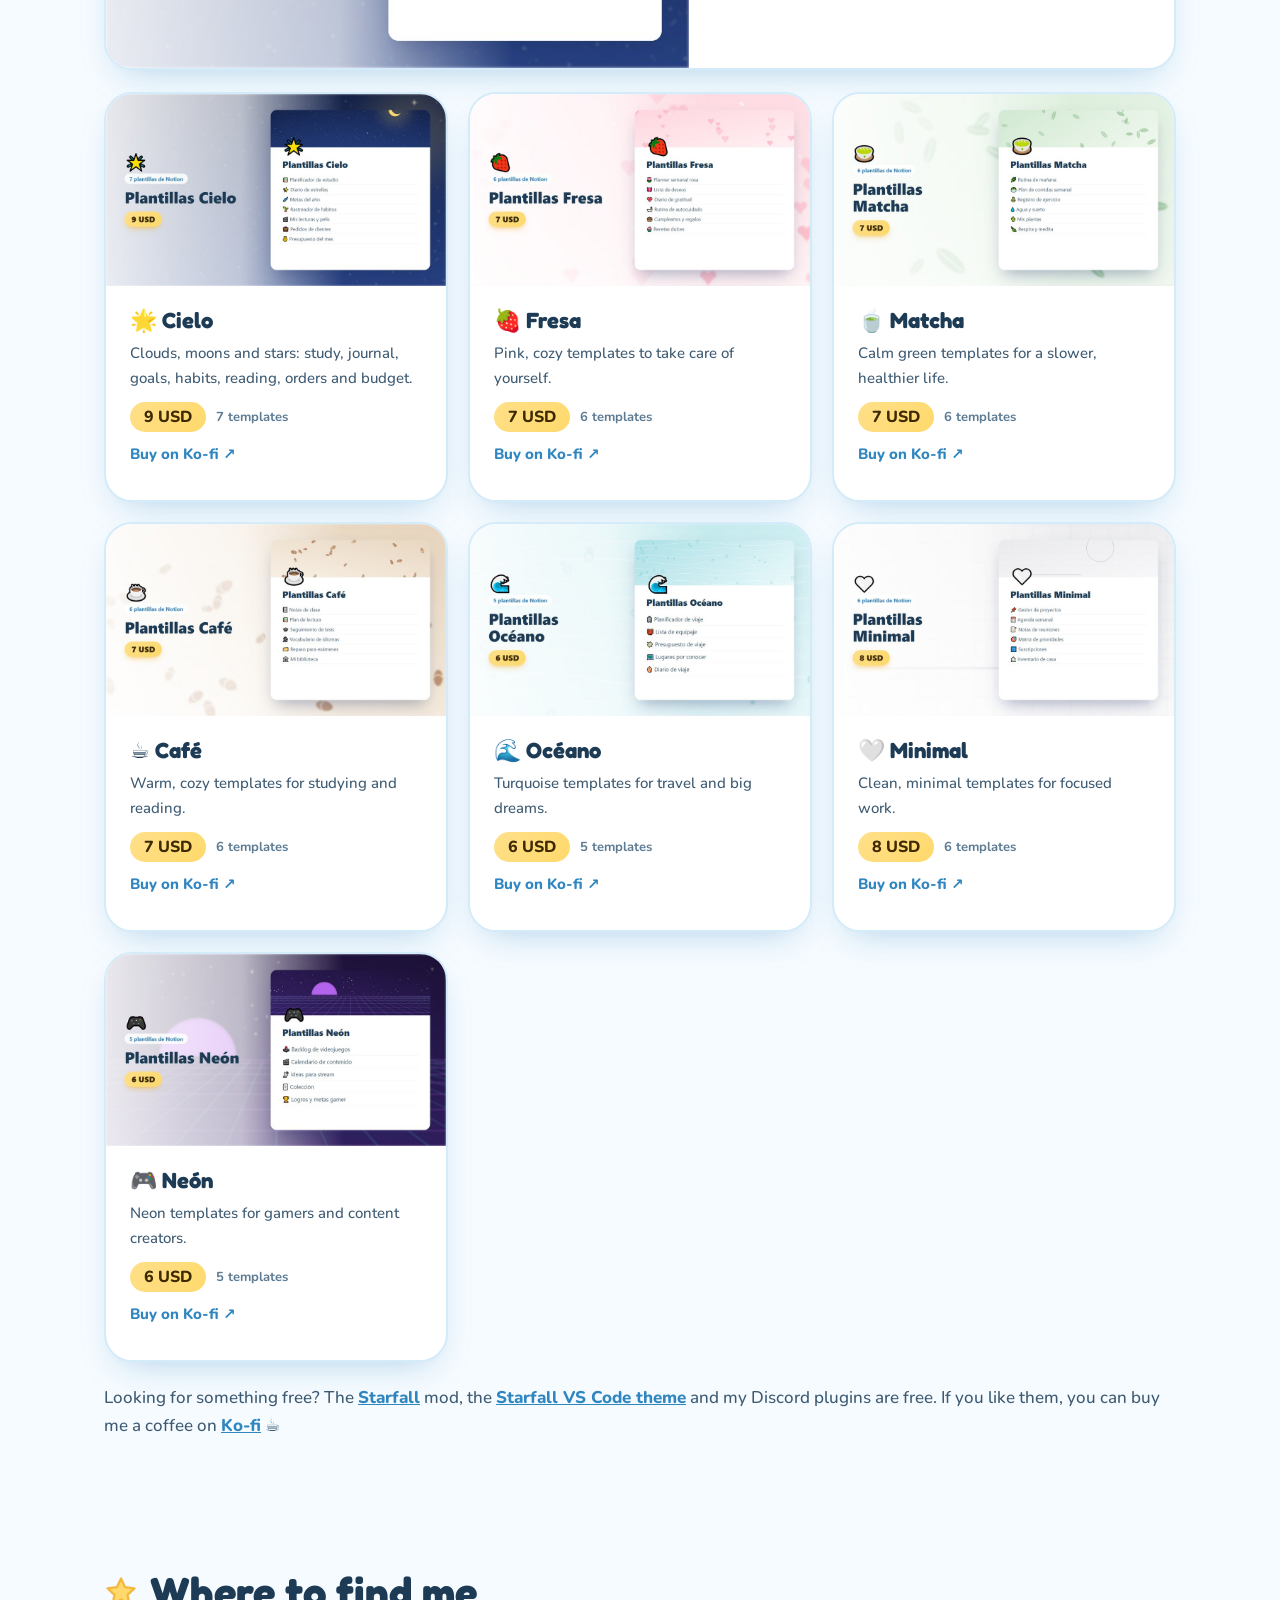
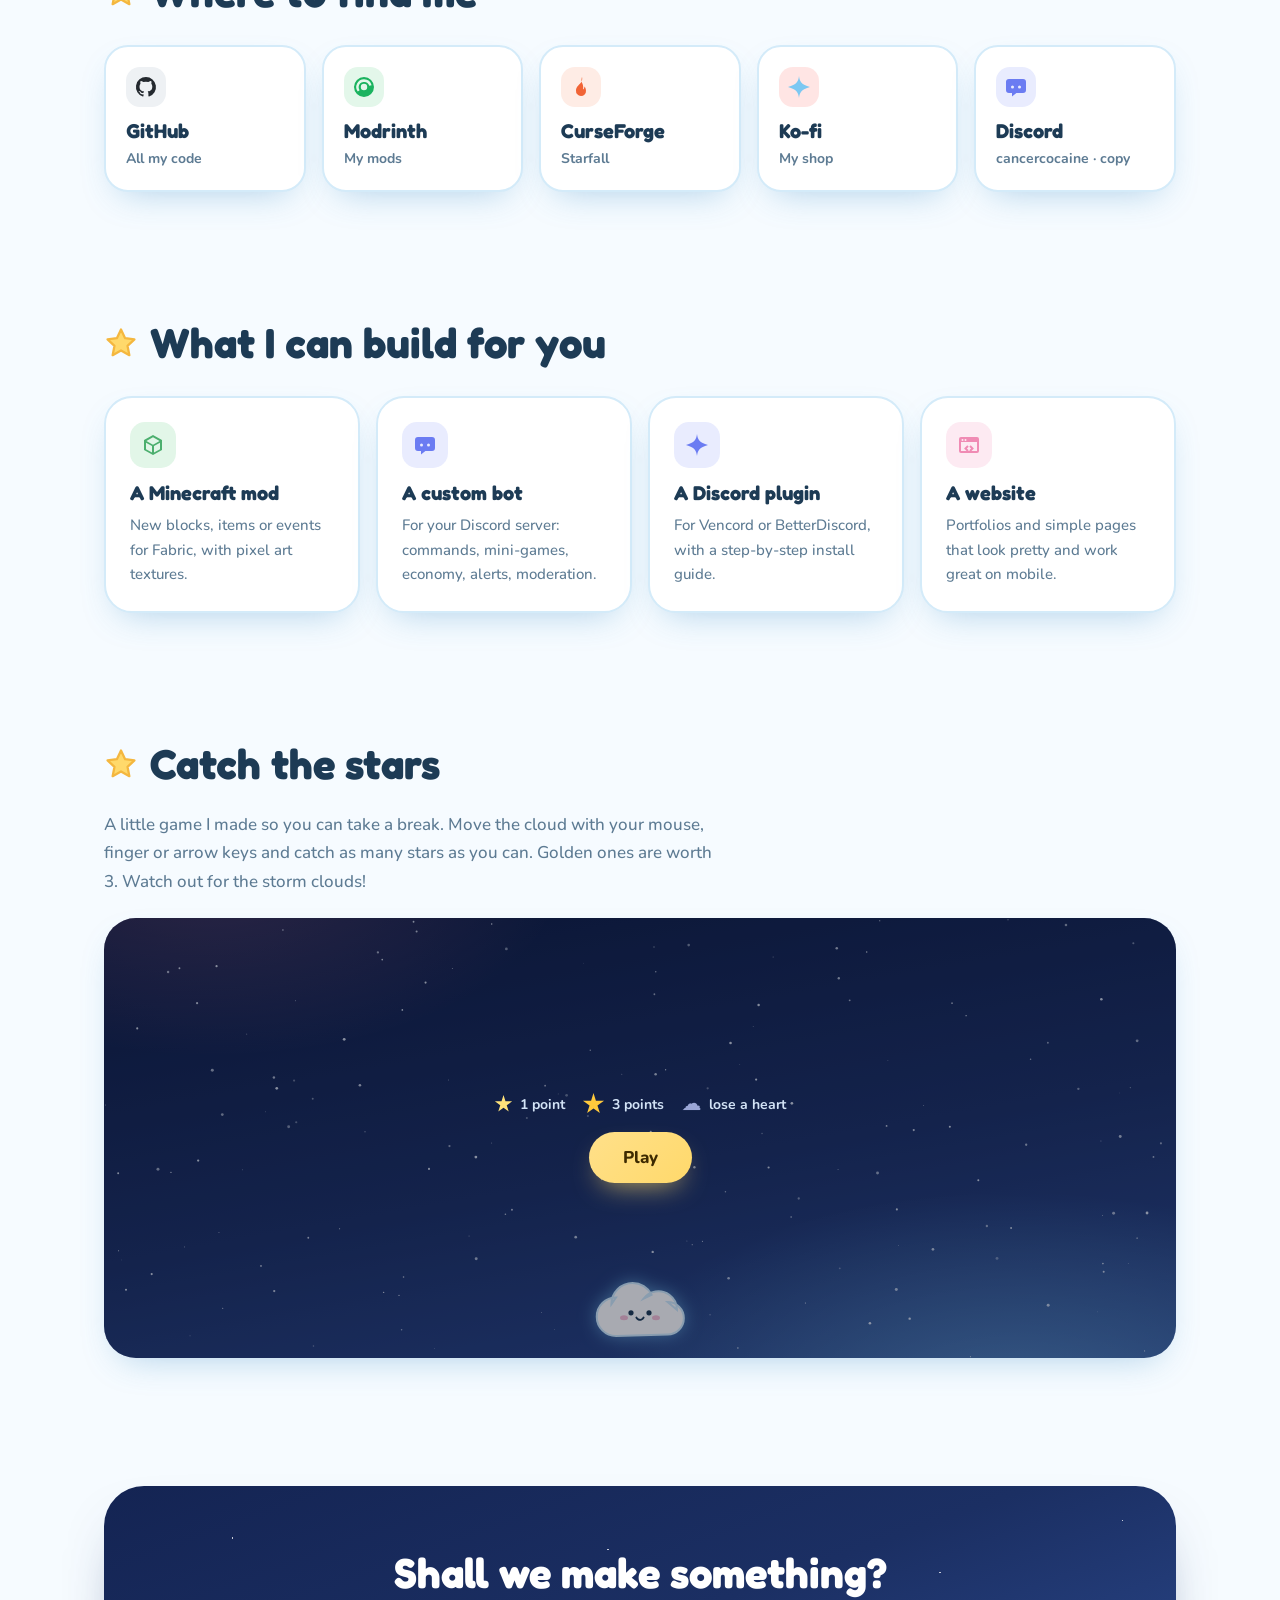
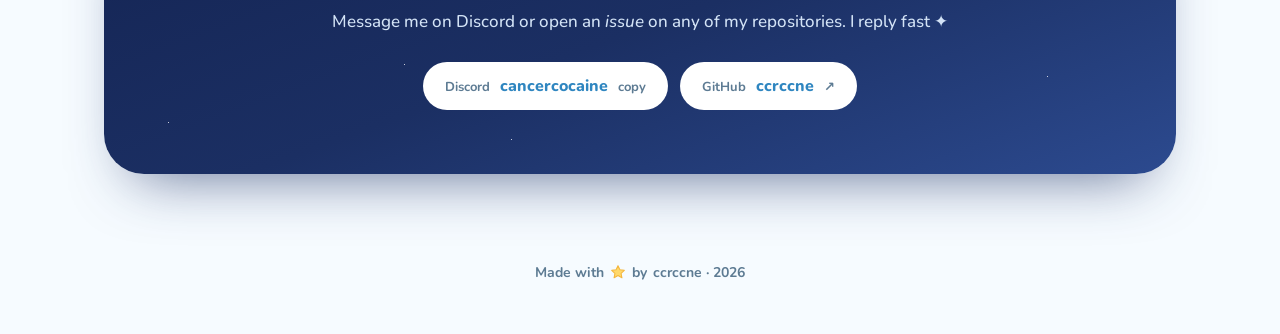
==== commit 8aa98eb2: "Páginas de Cozy GUI Dark, Pastel Enchanted Books y Sparkly Ores" ====
--- a/index.html
+++ b/index.html
@@ -141,6 +141,57 @@
                     </div>
                 </article>
 
+                <article class="card project" data-cat="minecraft">
+                    <div class="media"><img src="img/cozy-gui-dark-variantes.jpg" alt="Algunos de los 18 temas oscuros de Cozy GUI Dark" loading="lazy"></div>
+                    <div class="info">
+                        <p class="badge mc"><svg><use href="#i-cube"/></svg>Minecraft · <span lang="es">texturas</span><span lang="en">resource pack</span></p>
+                        <h3>Cozy GUI Dark</h3>
+                        <p lang="es">La interfaz de Minecraft en 18 temas oscuros, suaves para la vista y con títulos que se leen bien.</p>
+                        <p lang="en">Minecraft's interface in 18 dark themes, easy on the eyes, with titles that read well.</p>
+                        <ul class="stack"><li>Python</li><li>shaders</li><li>26.3</li><li>1.21.1</li></ul>
+                        <p class="links">
+                            <a class="link more-link" href="cozy-gui-dark/"><span lang="es">Ver más</span><span lang="en">See more</span> →</a>
+                            <a class="link" href="https://modrinth.com/resourcepack/cozy-gui-dark" target="_blank" rel="noopener">Modrinth ↗</a>
+                            <a class="link" href="https://www.curseforge.com/minecraft/texture-packs/cozy-gui-dark" target="_blank" rel="noopener">CurseForge ↗</a>
+                            <a class="link" href="https://github.com/ccrccne/cozy-gui" target="_blank" rel="noopener"><span lang="es">Código</span><span lang="en">Code</span> ↗</a>
+                        </p>
+                    </div>
+                </article>
+
+                <article class="card project" data-cat="minecraft">
+                    <div class="media"><img src="img/pastel-books-catalogo.jpg" alt="Los libros encantados de Pastel Enchanted Books" loading="lazy"></div>
+                    <div class="info">
+                        <p class="badge mc"><svg><use href="#i-cube"/></svg>Minecraft · <span lang="es">texturas</span><span lang="en">resource pack</span></p>
+                        <h3>Pastel Enchanted Books</h3>
+                        <p lang="es">Cada libro encantado con su propio color pastel, según el encantamiento y el nivel.</p>
+                        <p lang="en">Every enchanted book in its own pastel color, by enchantment and level.</p>
+                        <ul class="stack"><li>Python</li><li>pixel art</li><li>26.3</li></ul>
+                        <p class="links">
+                            <a class="link more-link" href="pastel-enchanted-books/"><span lang="es">Ver más</span><span lang="en">See more</span> →</a>
+                            <a class="link" href="https://modrinth.com/resourcepack/pastel-enchanted-books" target="_blank" rel="noopener">Modrinth ↗</a>
+                            <a class="link" href="https://www.curseforge.com/minecraft/texture-packs/pastel-enchanted-books" target="_blank" rel="noopener">CurseForge ↗</a>
+                            <a class="link" href="https://github.com/ccrccne/pastel-enchanted-books" target="_blank" rel="noopener"><span lang="es">Código</span><span lang="en">Code</span> ↗</a>
+                        </p>
+                    </div>
+                </article>
+
+                <article class="card project" data-cat="minecraft">
+                    <div class="media"><img src="img/sparkly-ores-brillos.gif" alt="Minerales pastel con destellos animados dentro del juego" loading="lazy"></div>
+                    <div class="info">
+                        <p class="badge mc"><svg><use href="#i-cube"/></svg>Minecraft · <span lang="es">texturas</span><span lang="en">resource pack</span></p>
+                        <h3>Sparkly Ores</h3>
+                        <p lang="es">Minerales en colores pastel con destellos que brillan por turnos, sin mods.</p>
+                        <p lang="en">Pastel ores with sparkles that twinkle one after another, no mods needed.</p>
+                        <ul class="stack"><li>Python</li><li>pixel art</li><li>26.3</li><li>1.21.1</li></ul>
+                        <p class="links">
+                            <a class="link more-link" href="sparkly-ores/"><span lang="es">Ver más</span><span lang="en">See more</span> →</a>
+                            <a class="link" href="https://modrinth.com/resourcepack/sparkly-ores" target="_blank" rel="noopener">Modrinth ↗</a>
+                            <a class="link" href="https://www.curseforge.com/minecraft/texture-packs/sparkly-ores" target="_blank" rel="noopener">CurseForge ↗</a>
+                            <a class="link" href="https://github.com/ccrccne/sparkly-ores" target="_blank" rel="noopener"><span lang="es">Código</span><span lang="en">Code</span> ↗</a>
+                        </p>
+                    </div>
+                </article>
+
                 <article class="card project" data-cat="discord">
                     <div class="media"><img src="img/voicelog.gif" alt="Demo de VoiceLog: historial de quién entra y sale del canal de voz" loading="lazy"></div>
                     <div class="info">
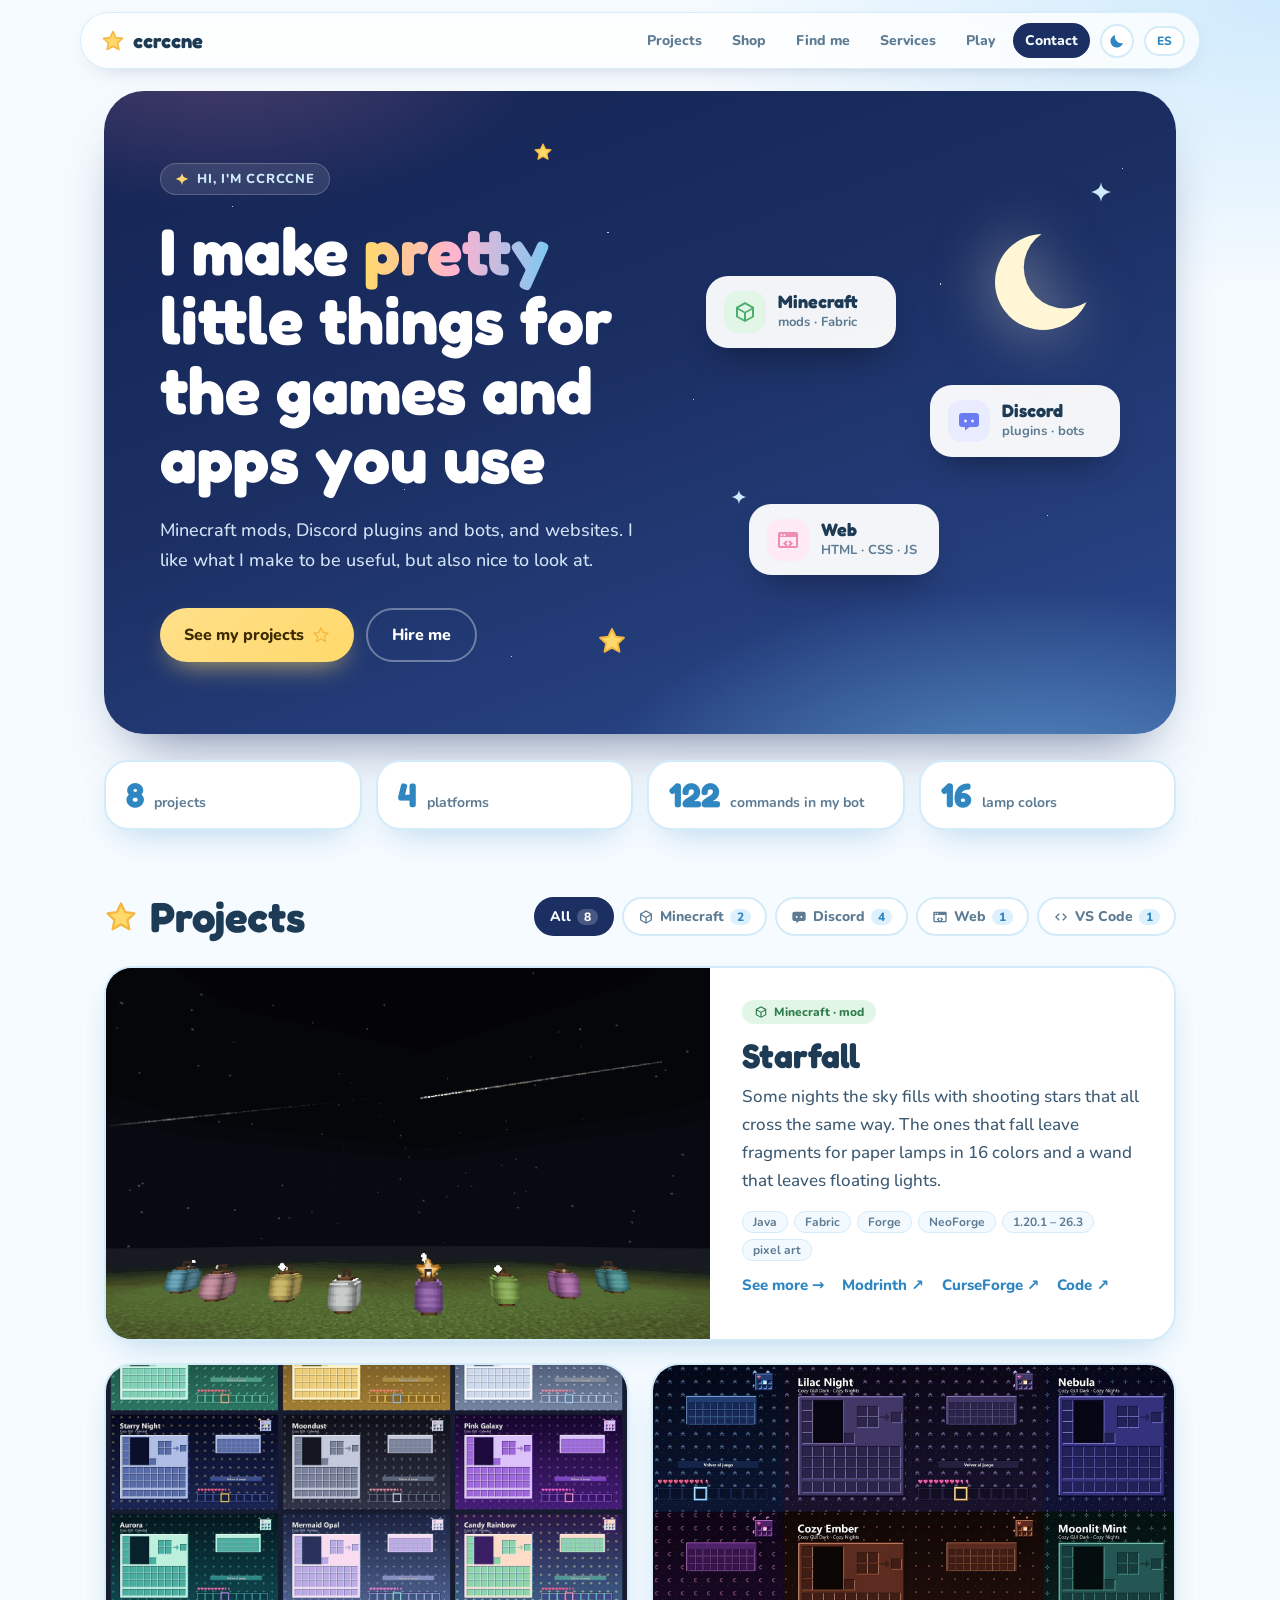
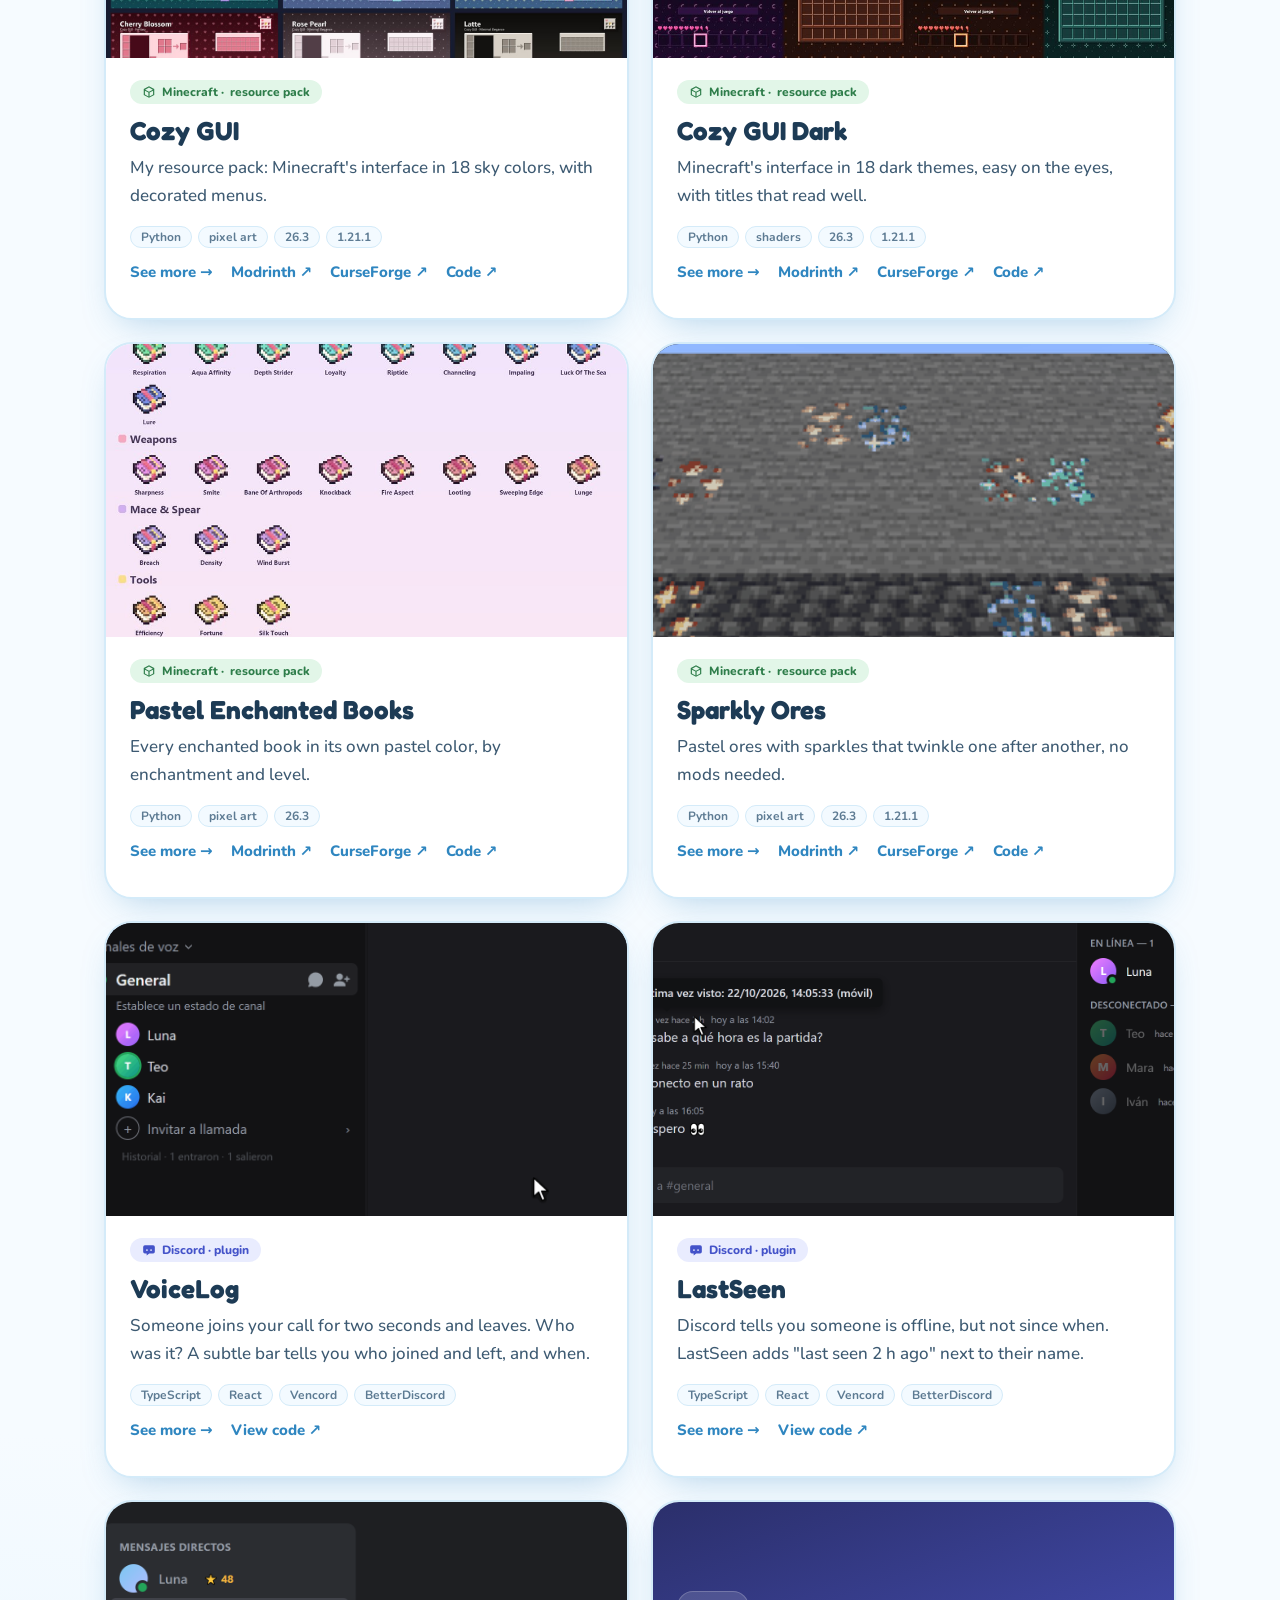
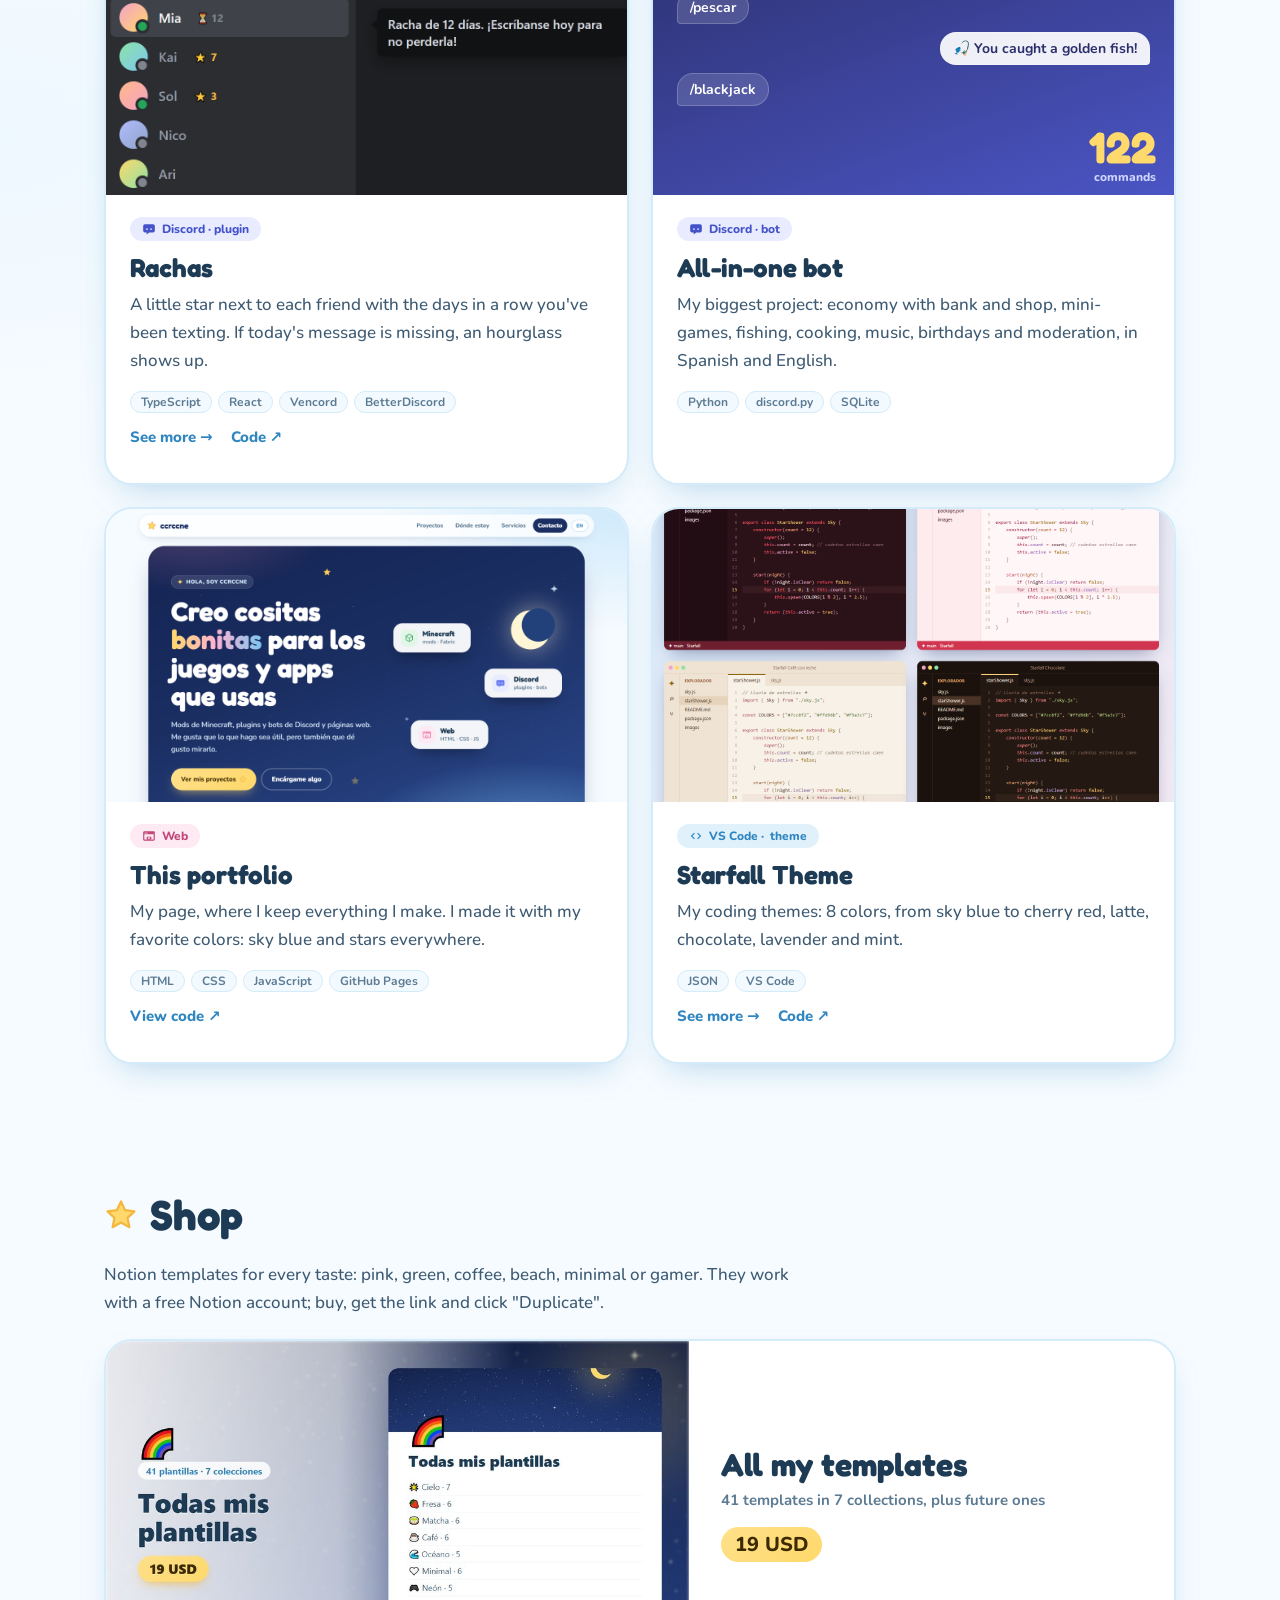
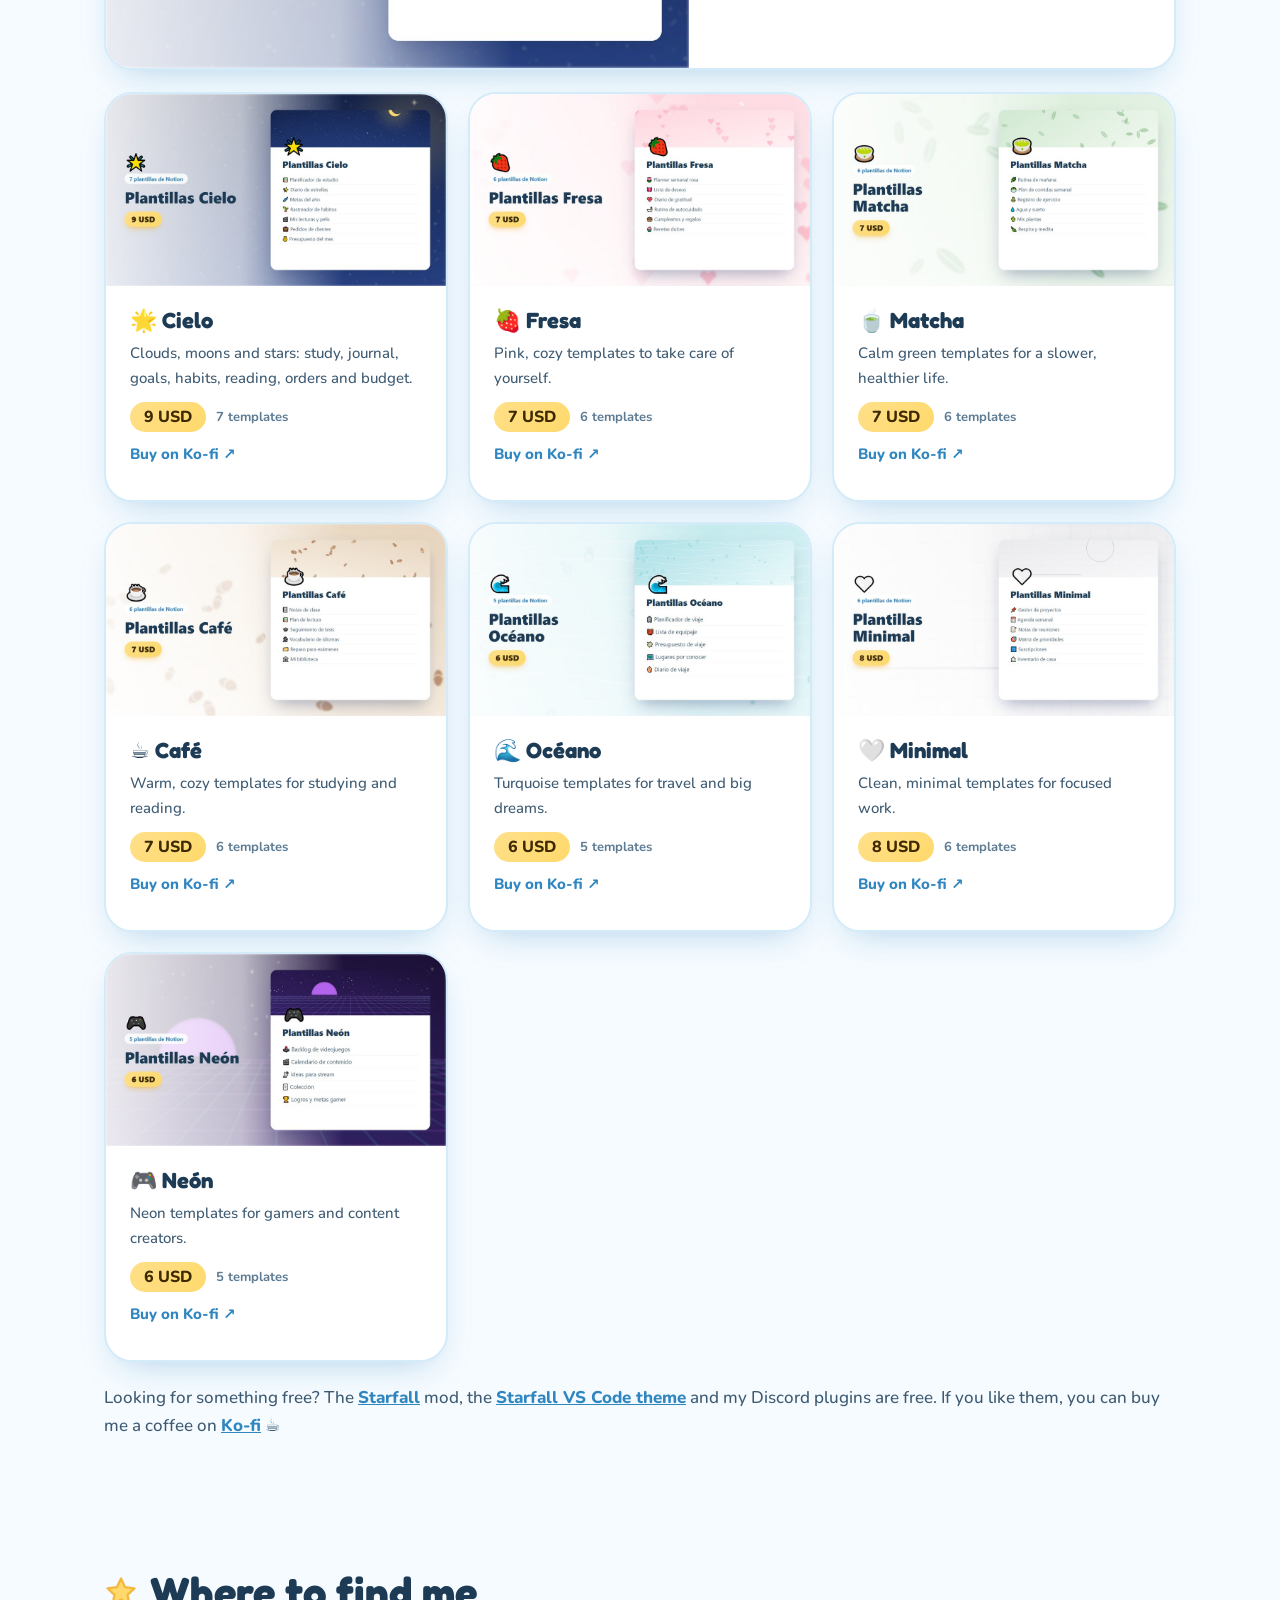
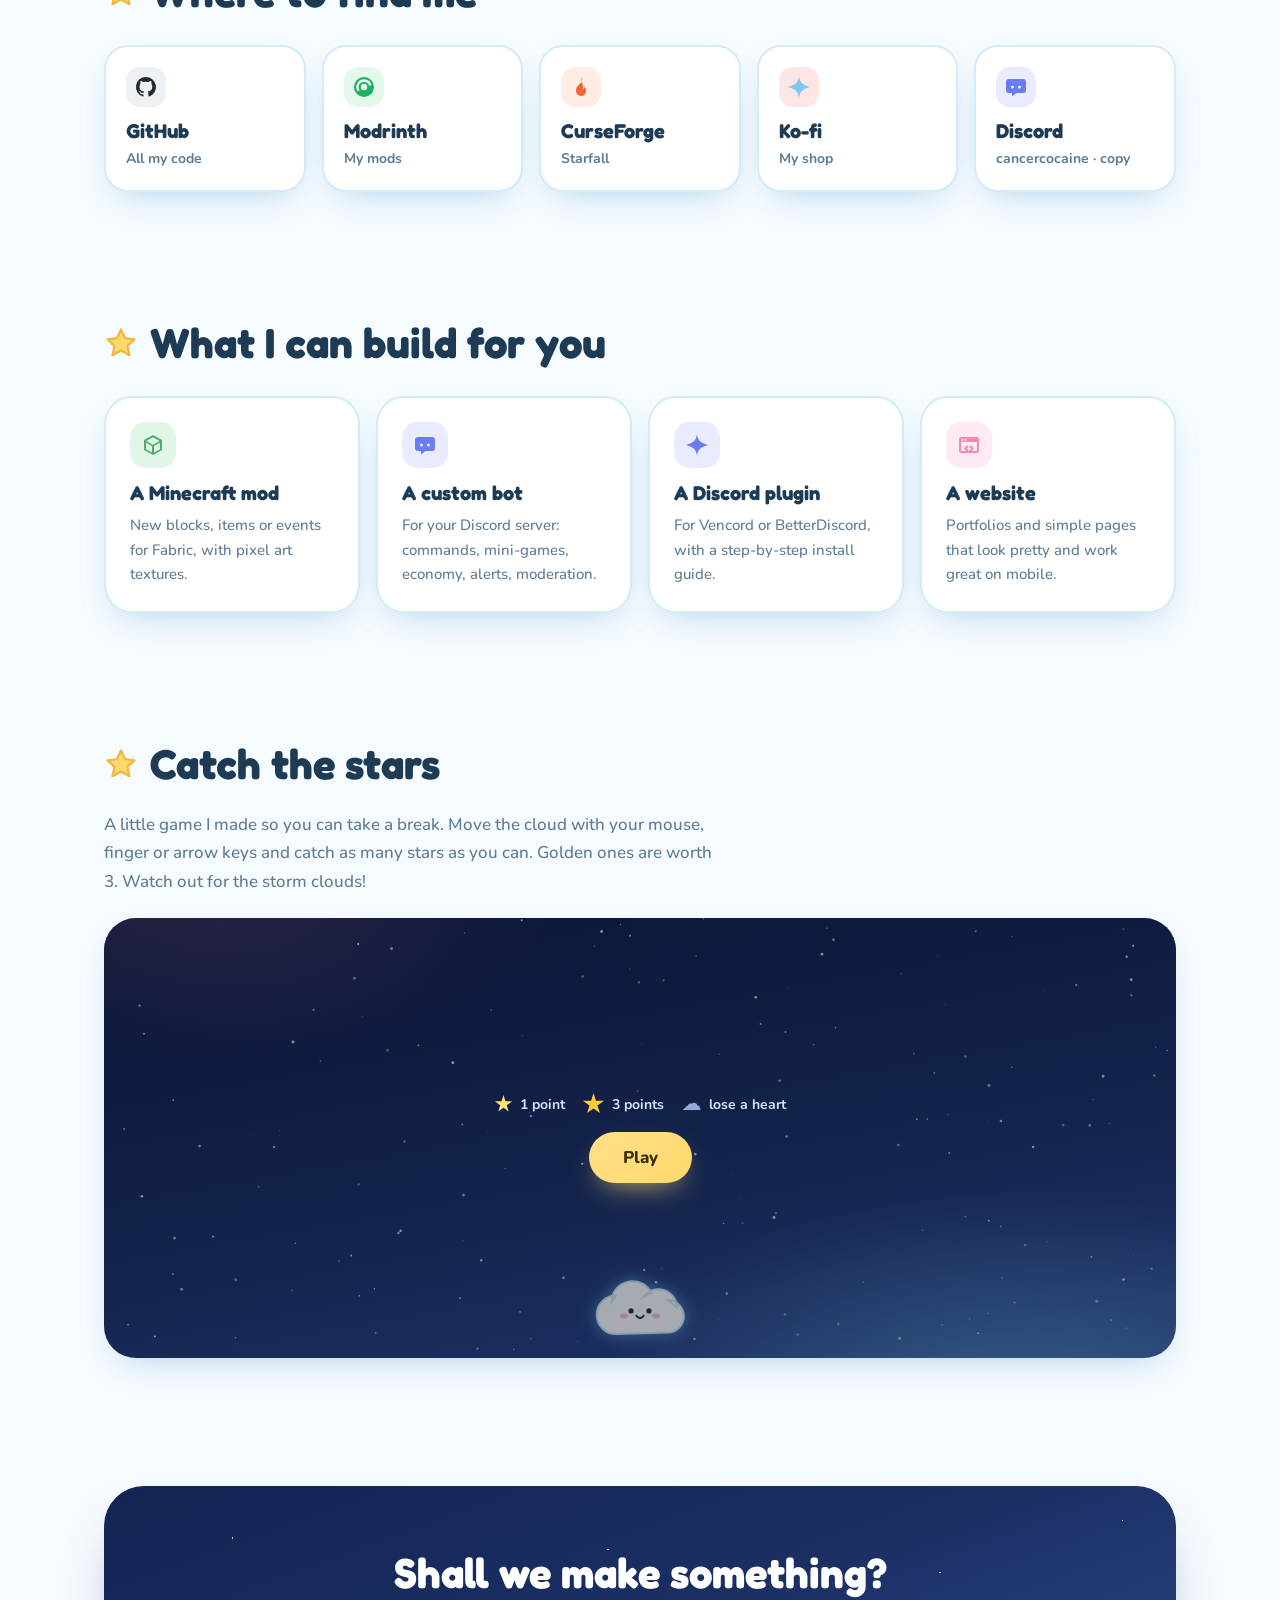
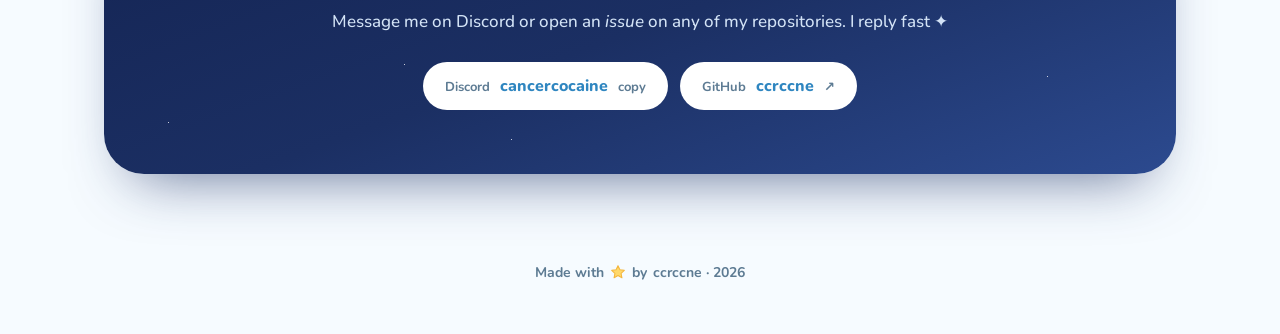
==== commit 91aeaad2: "La imagen y el título de cada proyecto llevan a su página" ====
--- a/index.html
+++ b/index.html
@@ -10,7 +10,7 @@
     <link rel="preconnect" href="https://fonts.googleapis.com">
     <link rel="preconnect" href="https://fonts.gstatic.com" crossorigin>
     <link href="https://fonts.googleapis.com/css2?family=Fredoka:wght@500;600;700&family=Nunito:wght@500;700;800&display=swap" rel="stylesheet">
-    <link rel="stylesheet" href="style.css?v=5">
+    <link rel="stylesheet" href="style.css?v=6">
     <script>
         // Elige el modo claro u oscuro antes de pintar la página (evita un destello blanco)
         try {
@@ -108,10 +108,10 @@
 
             <div class="grid-projects">
                 <article class="card project featured" data-cat="minecraft">
-                    <div class="media"><img src="img/starfall.gif" alt="Lluvia de estrellas en Minecraft sobre lámparas de papel de colores" loading="lazy"></div>
+                    <a class="media" href="starfall/" tabindex="-1" aria-hidden="true"><img src="img/starfall.gif" alt="Lluvia de estrellas en Minecraft sobre lámparas de papel de colores" loading="lazy"></a>
                     <div class="info">
                         <p class="badge mc"><svg><use href="#i-cube"/></svg>Minecraft · mod</p>
-                        <h3>Starfall</h3>
+                        <h3><a class="title-link" href="starfall/">Starfall</a></h3>
                         <p lang="es">Algunas noches el cielo se llena de estrellas fugaces que cruzan todas hacia el mismo lado. Las que caen dejan fragmentos para hacer lámparas de papel en 16 colores y una varita que deja luces flotantes.</p>
                         <p lang="en">Some nights the sky fills with shooting stars that all cross the same way. The ones that fall leave fragments for paper lamps in 16 colors and a wand that leaves floating lights.</p>
                         <ul class="stack"><li>Java</li><li>Fabric</li><li>Forge</li><li>NeoForge</li><li>1.20.1 – 26.3</li><li>pixel art</li></ul>
@@ -125,10 +125,10 @@
                 </article>
 
                 <article class="card project" data-cat="minecraft">
-                    <div class="media"><img src="img/cielo-cute-variantes.jpg" alt="Las 18 variantes de color de Cozy GUI" loading="lazy"></div>
+                    <a class="media" href="cozy-gui/" tabindex="-1" aria-hidden="true"><img src="img/cielo-cute-variantes.jpg" alt="Las 18 variantes de color de Cozy GUI" loading="lazy"></a>
                     <div class="info">
                         <p class="badge mc"><svg><use href="#i-cube"/></svg>Minecraft · <span lang="es">texturas</span><span lang="en">resource pack</span></p>
-                        <h3>Cozy GUI</h3>
+                        <h3><a class="title-link" href="cozy-gui/">Cozy GUI</a></h3>
                         <p lang="es">Mi paquete de texturas: la interfaz de Minecraft en 18 colores de cielo, con menús decorados.</p>
                         <p lang="en">My resource pack: Minecraft's interface in 18 sky colors, with decorated menus.</p>
                         <ul class="stack"><li>Python</li><li>pixel art</li><li>26.3</li><li>1.21.1</li></ul>
@@ -142,10 +142,10 @@
                 </article>
 
                 <article class="card project" data-cat="minecraft">
-                    <div class="media"><img src="img/cozy-gui-dark-variantes.jpg" alt="Algunos de los 18 temas oscuros de Cozy GUI Dark" loading="lazy"></div>
+                    <a class="media" href="cozy-gui-dark/" tabindex="-1" aria-hidden="true"><img src="img/cozy-gui-dark-variantes.jpg" alt="Algunos de los 18 temas oscuros de Cozy GUI Dark" loading="lazy"></a>
                     <div class="info">
                         <p class="badge mc"><svg><use href="#i-cube"/></svg>Minecraft · <span lang="es">texturas</span><span lang="en">resource pack</span></p>
-                        <h3>Cozy GUI Dark</h3>
+                        <h3><a class="title-link" href="cozy-gui-dark/">Cozy GUI Dark</a></h3>
                         <p lang="es">La interfaz de Minecraft en 18 temas oscuros, suaves para la vista y con títulos que se leen bien.</p>
                         <p lang="en">Minecraft's interface in 18 dark themes, easy on the eyes, with titles that read well.</p>
                         <ul class="stack"><li>Python</li><li>shaders</li><li>26.3</li><li>1.21.1</li></ul>
@@ -159,10 +159,10 @@
                 </article>
 
                 <article class="card project" data-cat="minecraft">
-                    <div class="media"><img src="img/pastel-books-catalogo.jpg" alt="Los libros encantados de Pastel Enchanted Books" loading="lazy"></div>
+                    <a class="media" href="pastel-enchanted-books/" tabindex="-1" aria-hidden="true"><img src="img/pastel-books-catalogo.jpg" alt="Los libros encantados de Pastel Enchanted Books" loading="lazy"></a>
                     <div class="info">
                         <p class="badge mc"><svg><use href="#i-cube"/></svg>Minecraft · <span lang="es">texturas</span><span lang="en">resource pack</span></p>
-                        <h3>Pastel Enchanted Books</h3>
+                        <h3><a class="title-link" href="pastel-enchanted-books/">Pastel Enchanted Books</a></h3>
                         <p lang="es">Cada libro encantado con su propio color pastel, según el encantamiento y el nivel.</p>
                         <p lang="en">Every enchanted book in its own pastel color, by enchantment and level.</p>
                         <ul class="stack"><li>Python</li><li>pixel art</li><li>26.3</li></ul>
@@ -176,10 +176,10 @@
                 </article>
 
                 <article class="card project" data-cat="minecraft">
-                    <div class="media"><img src="img/sparkly-ores-brillos.gif" alt="Minerales pastel con destellos animados dentro del juego" loading="lazy"></div>
+                    <a class="media" href="sparkly-ores/" tabindex="-1" aria-hidden="true"><img src="img/sparkly-ores-brillos.gif" alt="Minerales pastel con destellos animados dentro del juego" loading="lazy"></a>
                     <div class="info">
                         <p class="badge mc"><svg><use href="#i-cube"/></svg>Minecraft · <span lang="es">texturas</span><span lang="en">resource pack</span></p>
-                        <h3>Sparkly Ores</h3>
+                        <h3><a class="title-link" href="sparkly-ores/">Sparkly Ores</a></h3>
                         <p lang="es">Minerales en colores pastel con destellos que brillan por turnos, sin mods.</p>
                         <p lang="en">Pastel ores with sparkles that twinkle one after another, no mods needed.</p>
                         <ul class="stack"><li>Python</li><li>pixel art</li><li>26.3</li><li>1.21.1</li></ul>
@@ -193,10 +193,10 @@
                 </article>
 
                 <article class="card project" data-cat="discord">
-                    <div class="media"><img src="img/voicelog.gif" alt="Demo de VoiceLog: historial de quién entra y sale del canal de voz" loading="lazy"></div>
+                    <a class="media" href="voicelog/" tabindex="-1" aria-hidden="true"><img src="img/voicelog.gif" alt="Demo de VoiceLog: historial de quién entra y sale del canal de voz" loading="lazy"></a>
                     <div class="info">
                         <p class="badge dc"><svg><use href="#i-chat"/></svg>Discord · plugin</p>
-                        <h3>VoiceLog</h3>
+                        <h3><a class="title-link" href="voicelog/">VoiceLog</a></h3>
                         <p lang="es">Alguien entra a tu llamada, dura dos segundos y se va. ¿Quién era? Una barrita discreta te dice quién entró y salió, y a qué hora.</p>
                         <p lang="en">Someone joins your call for two seconds and leaves. Who was it? A subtle bar tells you who joined and left, and when.</p>
                         <ul class="stack"><li>TypeScript</li><li>React</li><li>Vencord</li><li>BetterDiscord</li></ul>
@@ -206,10 +206,10 @@
                 </article>
 
                 <article class="card project" data-cat="discord">
-                    <div class="media"><img src="img/lastseen.png" alt="Demo de LastSeen: hace cuánto se desconectó cada persona" loading="lazy"></div>
+                    <a class="media" href="lastseen/" tabindex="-1" aria-hidden="true"><img src="img/lastseen.png" alt="Demo de LastSeen: hace cuánto se desconectó cada persona" loading="lazy"></a>
                     <div class="info">
                         <p class="badge dc"><svg><use href="#i-chat"/></svg>Discord · plugin</p>
-                        <h3>LastSeen</h3>
+                        <h3><a class="title-link" href="lastseen/">LastSeen</a></h3>
                         <p lang="es">Discord te dice que alguien está desconectado, pero no desde cuándo. LastSeen pone "últ. vez hace 2 h" al lado de su nombre.</p>
                         <p lang="en">Discord tells you someone is offline, but not since when. LastSeen adds "last seen 2 h ago" next to their name.</p>
                         <ul class="stack"><li>TypeScript</li><li>React</li><li>Vencord</li><li>BetterDiscord</li></ul>
@@ -219,10 +219,10 @@
                 </article>
 
                 <article class="card project" data-cat="discord">
-                    <div class="media"><img src="img/rachas.png" alt="Lista de mensajes directos con estrellitas de racha" loading="lazy"></div>
+                    <a class="media" href="rachas/" tabindex="-1" aria-hidden="true"><img src="img/rachas.png" alt="Lista de mensajes directos con estrellitas de racha" loading="lazy"></a>
                     <div class="info">
                         <p class="badge dc"><svg><use href="#i-chat"/></svg>Discord · plugin</p>
-                        <h3>Rachas</h3>
+                        <h3><a class="title-link" href="rachas/">Rachas</a></h3>
                         <p lang="es">Una estrellita al lado de cada amiga con los días seguidos que llevan escribiéndose. Si hoy falta mensaje, sale un relojito.</p>
                         <p lang="en">A little star next to each friend with the days in a row you've been texting. If today's message is missing, an hourglass shows up.</p>
                         <ul class="stack"><li>TypeScript</li><li>React</li><li>Vencord</li><li>BetterDiscord</li></ul>
@@ -261,10 +261,10 @@
                     </div>
                 </article>
                 <article class="card project" data-cat="code">
-                    <div class="media"><img src="img/starfall-theme-colores.png" alt="Los 8 temas de Starfall en VS Code" loading="lazy"></div>
+                    <a class="media" href="starfall-theme/" tabindex="-1" aria-hidden="true"><img src="img/starfall-theme-colores.png" alt="Los 8 temas de Starfall en VS Code" loading="lazy"></a>
                     <div class="info">
                         <p class="badge code"><svg><use href="#i-code"/></svg>VS Code · <span lang="es">tema</span><span lang="en">theme</span></p>
-                        <h3>Starfall Theme</h3>
+                        <h3><a class="title-link" href="starfall-theme/">Starfall Theme</a></h3>
                         <p lang="es">Mis temas para programar: 8 colores, del azul cielo al rojo cereza, café con leche, chocolate, lavanda y menta.</p>
                         <p lang="en">My coding themes: 8 colors, from sky blue to cherry red, latte, chocolate, lavender and mint.</p>
                         <ul class="stack"><li>JSON</li><li>VS Code</li></ul>
--- a/style.css
+++ b/style.css
@@ -305,6 +305,11 @@
 .media { position: relative; background: #101a33; aspect-ratio: 16 / 9; overflow: hidden; }
 .media img { width: 100%; height: 100%; object-fit: cover; transition: scale .4s; }
 .project:hover .media img { scale: 1.04; }
+a.media { display: block; cursor: pointer; }
+.title-link { color: inherit; text-decoration: none; transition: color .2s; }
+.title-link:hover, .project:has(a.media:hover) .title-link { color: var(--sky-deep); }
+.title-link::after { content: " →"; opacity: 0; transition: opacity .2s; }
+.title-link:hover::after, .project:has(a.media:hover) .title-link::after { opacity: 1; }
 .project.featured .media { aspect-ratio: auto; min-height: 100%; }
 .info { padding: 22px 24px 24px; display: flex; flex-direction: column; }
 .project.featured .info { padding: 32px; justify-content: center; }
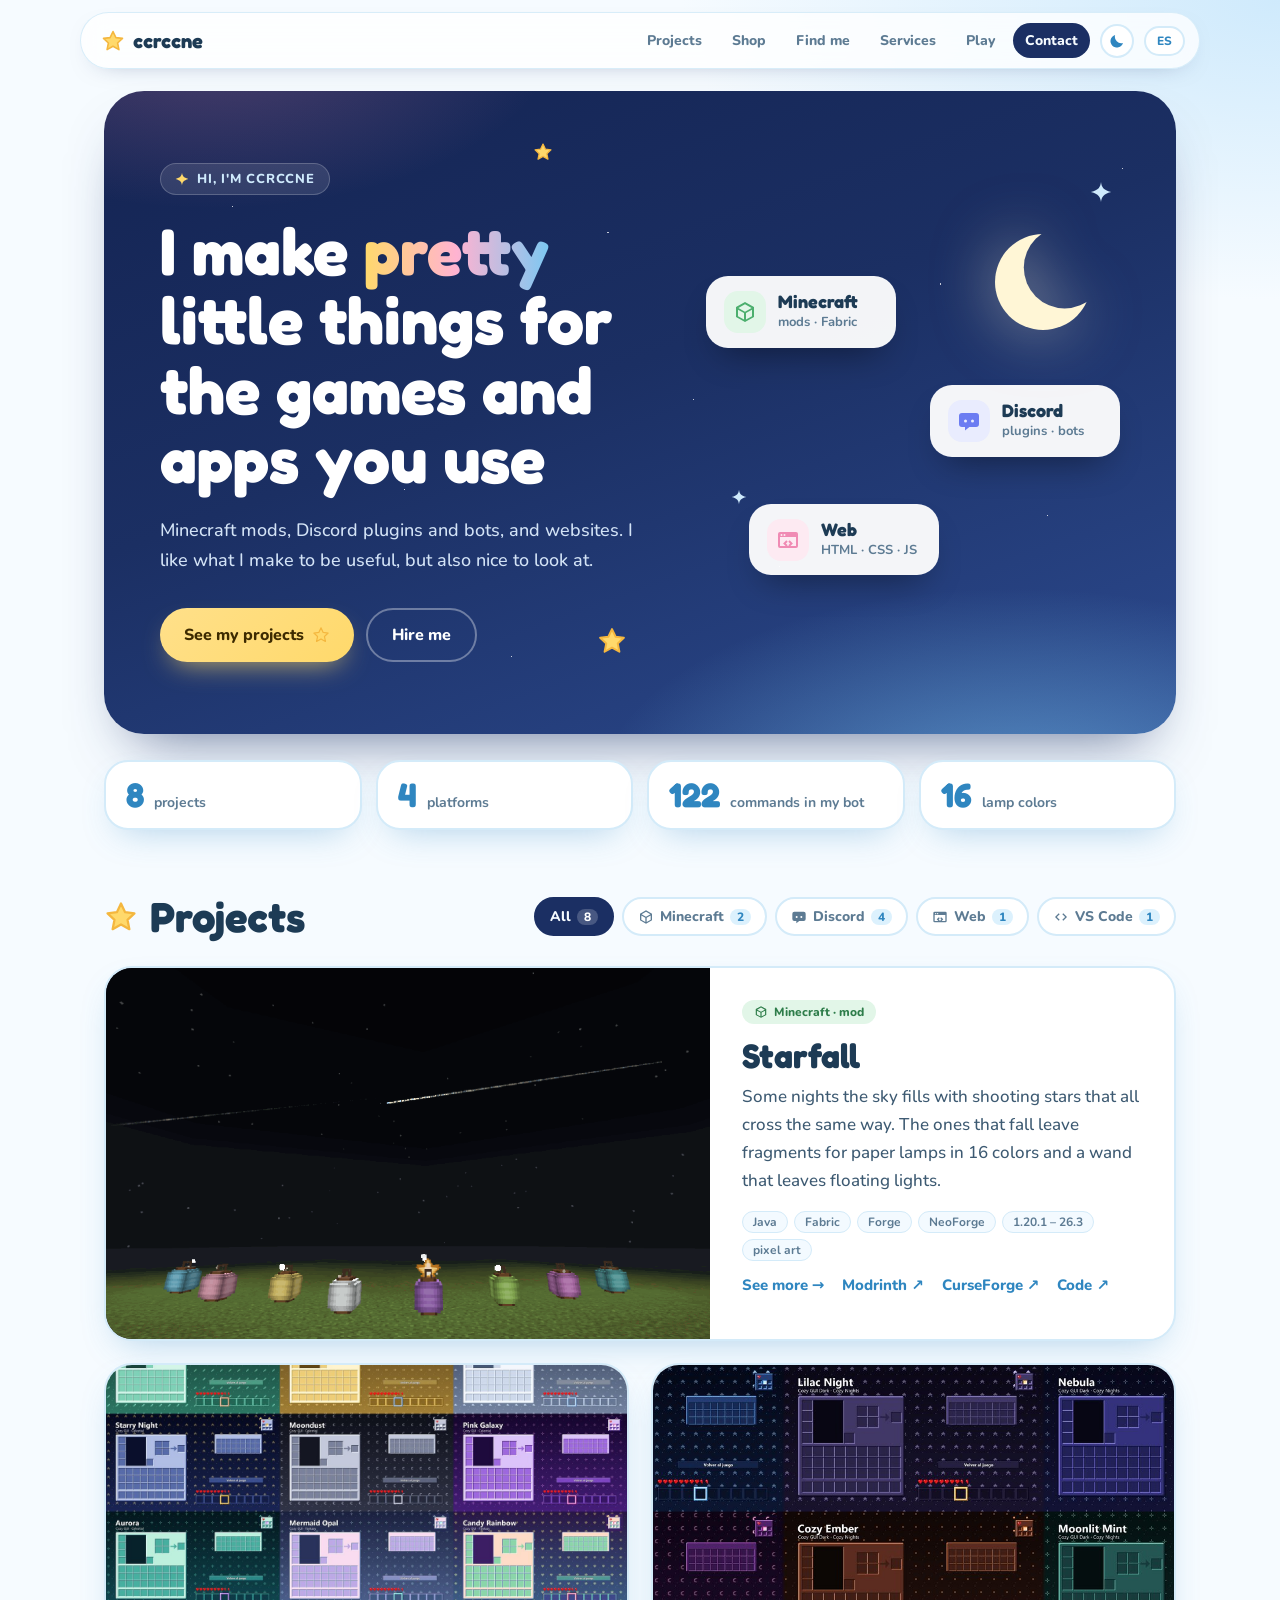
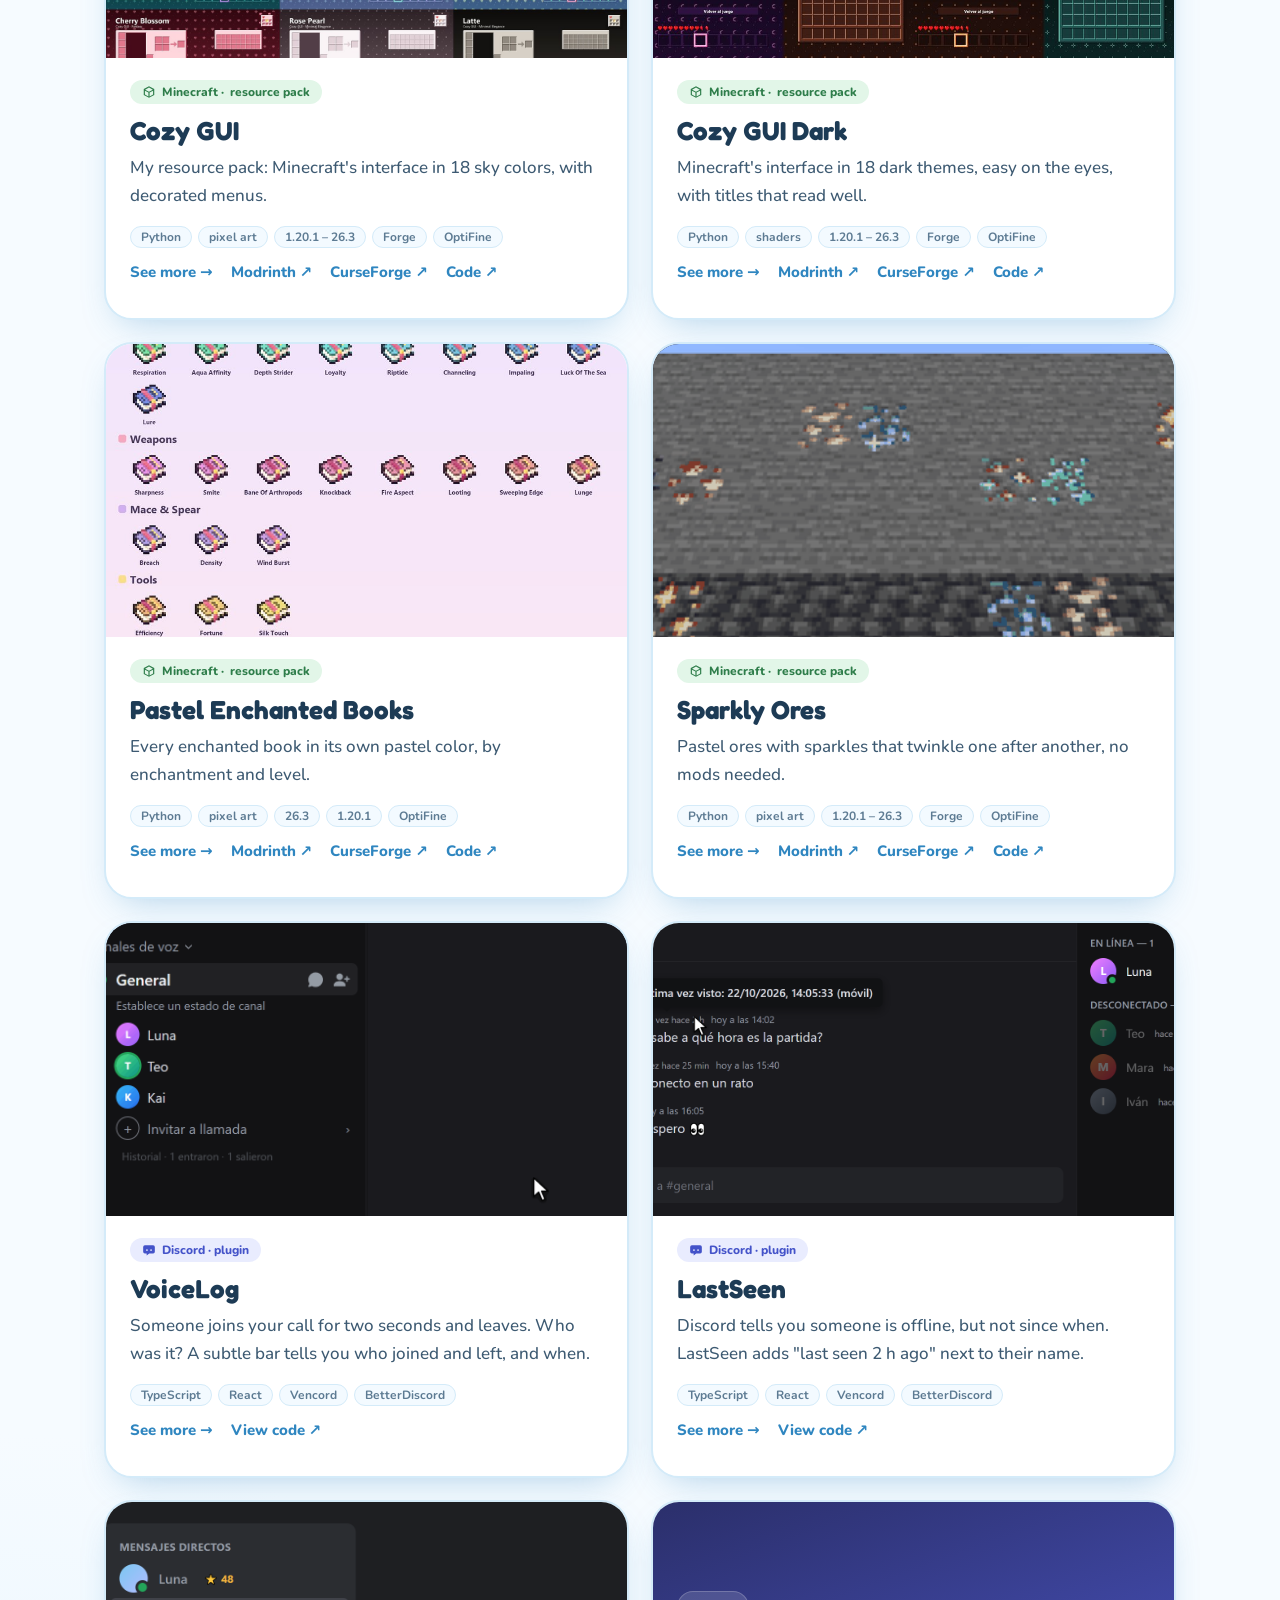
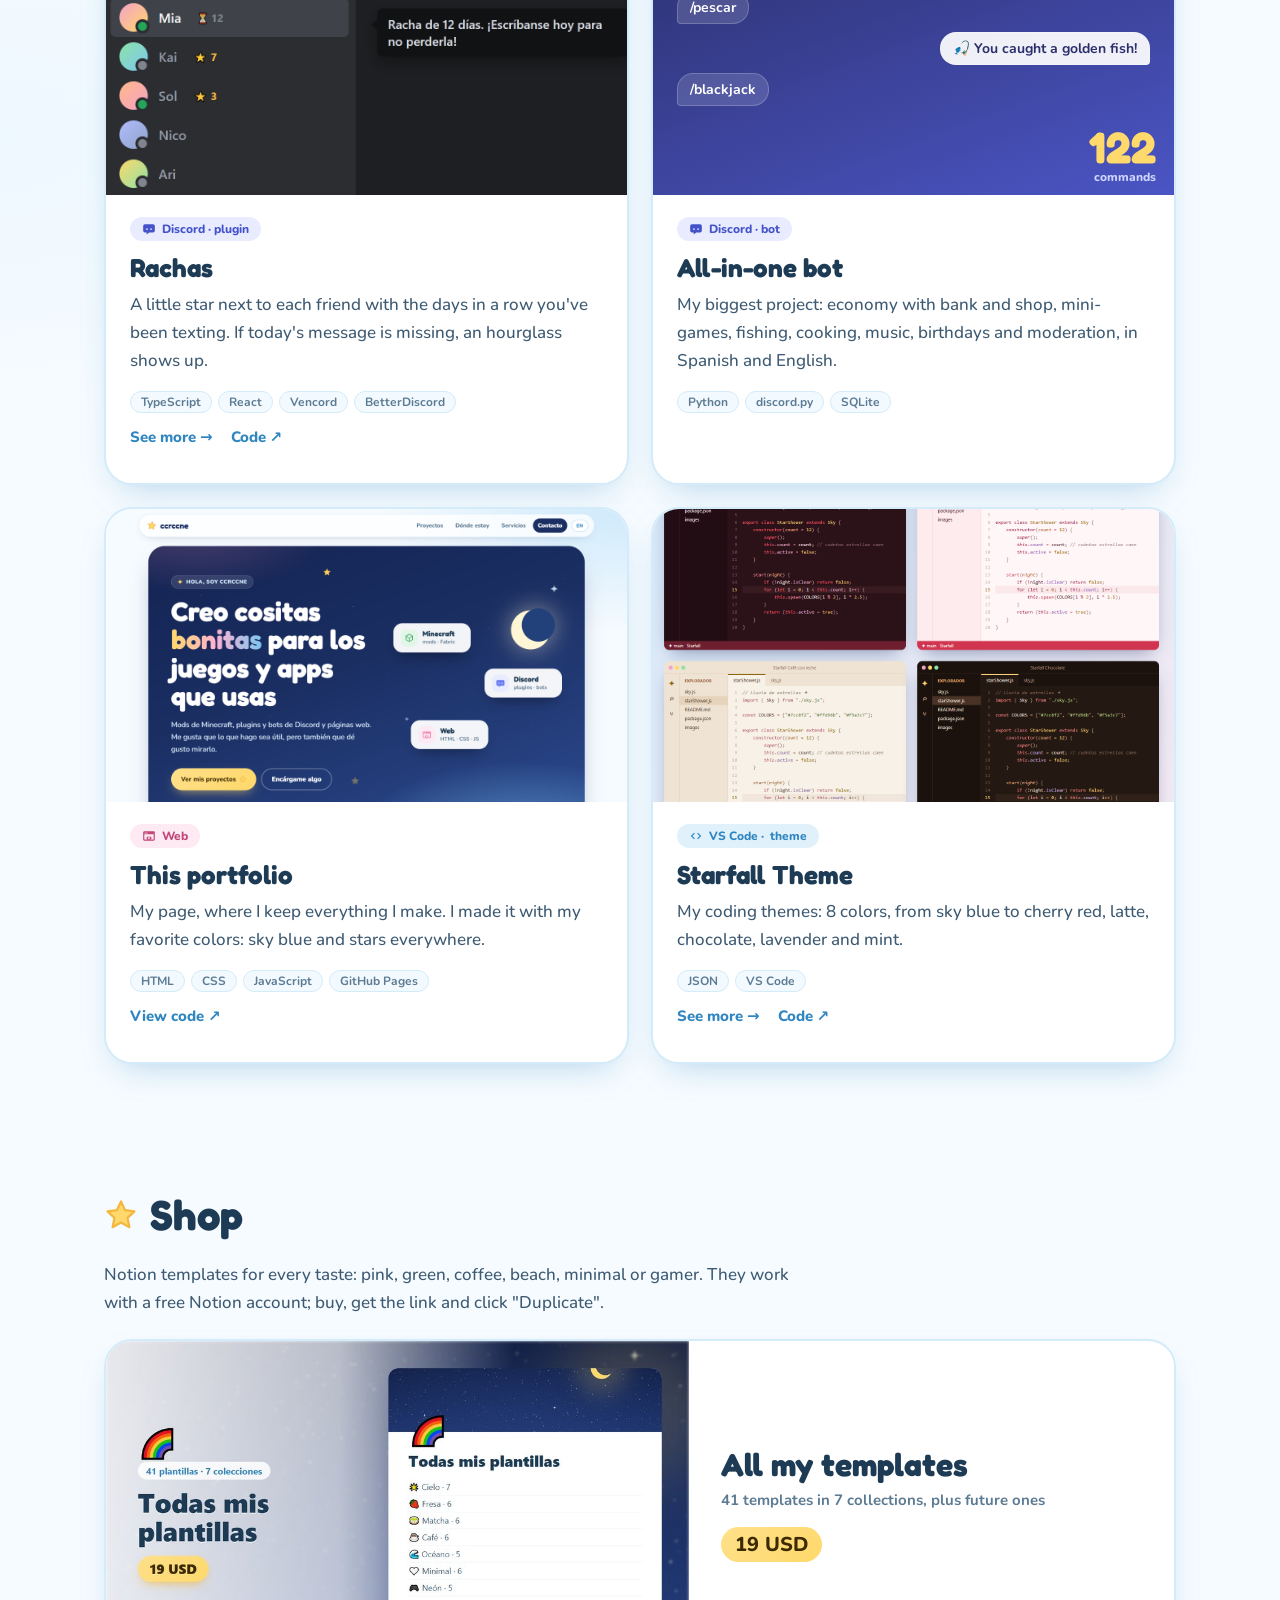
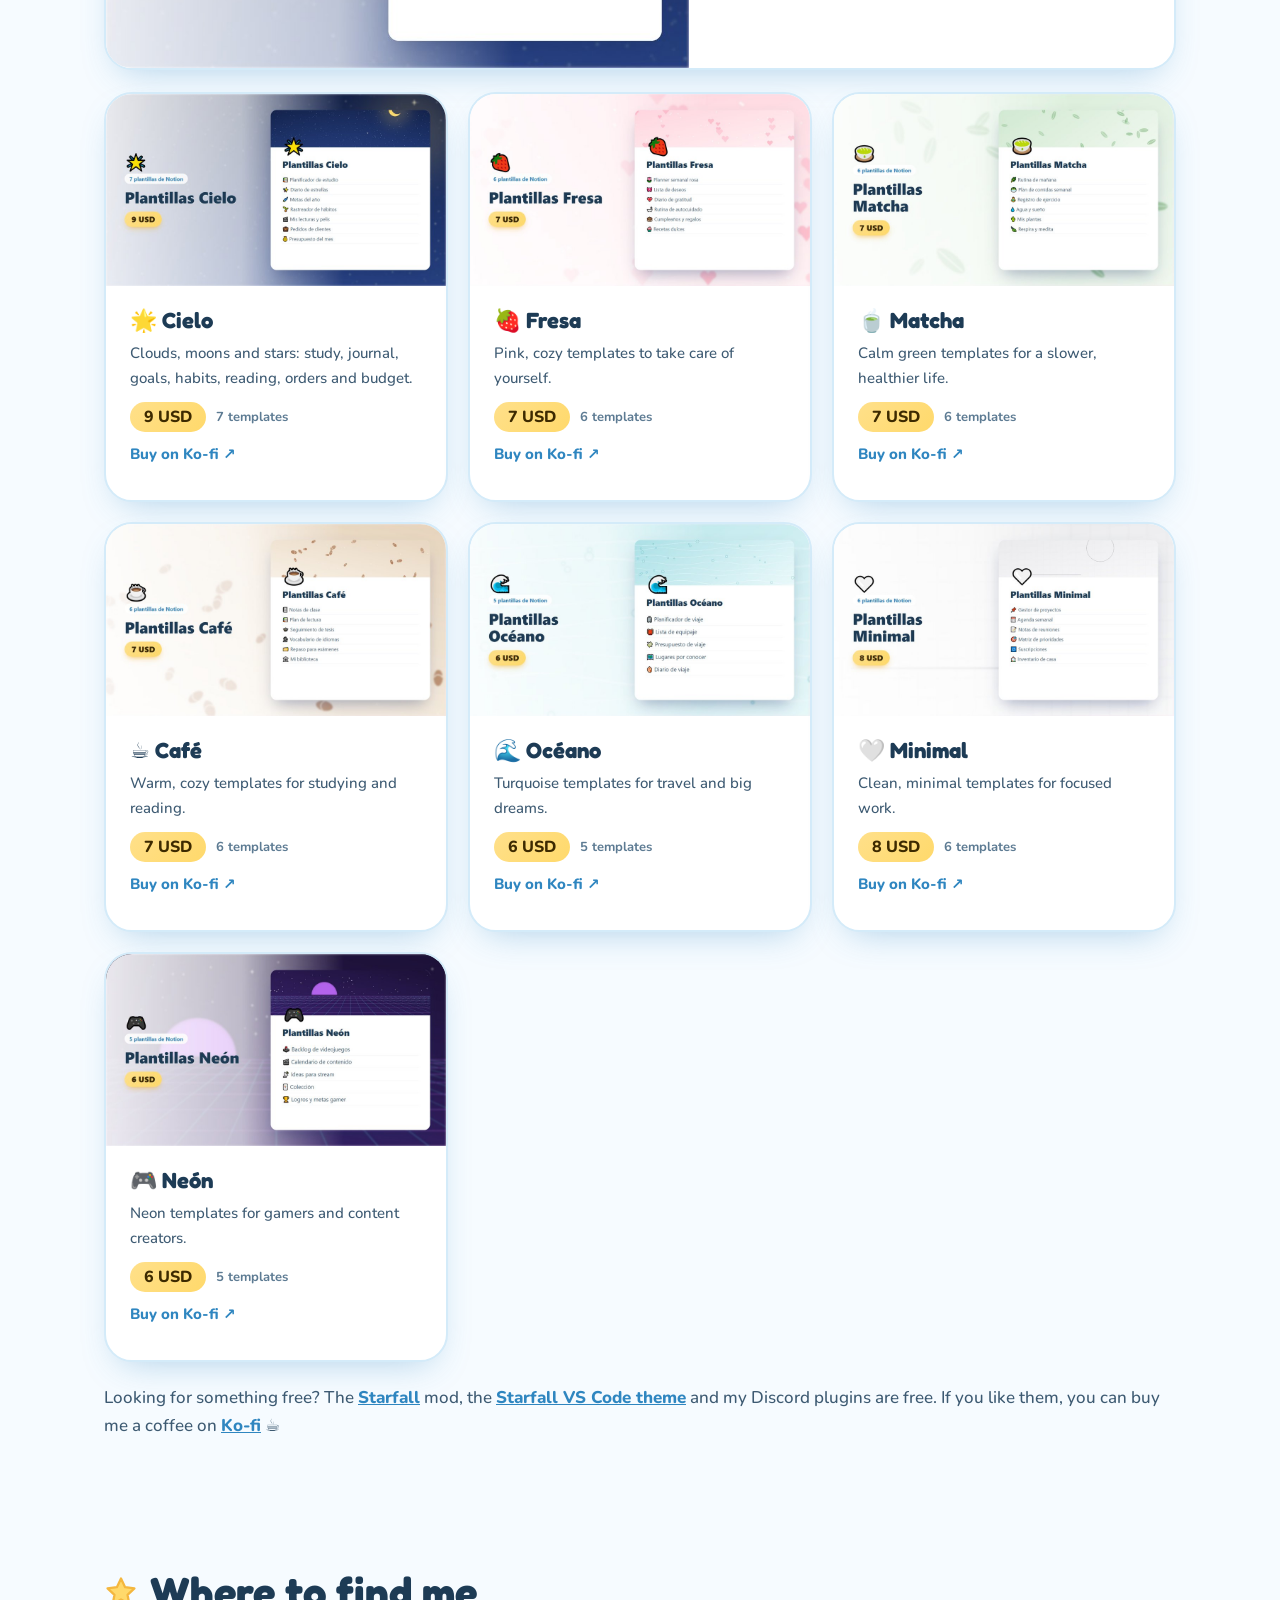
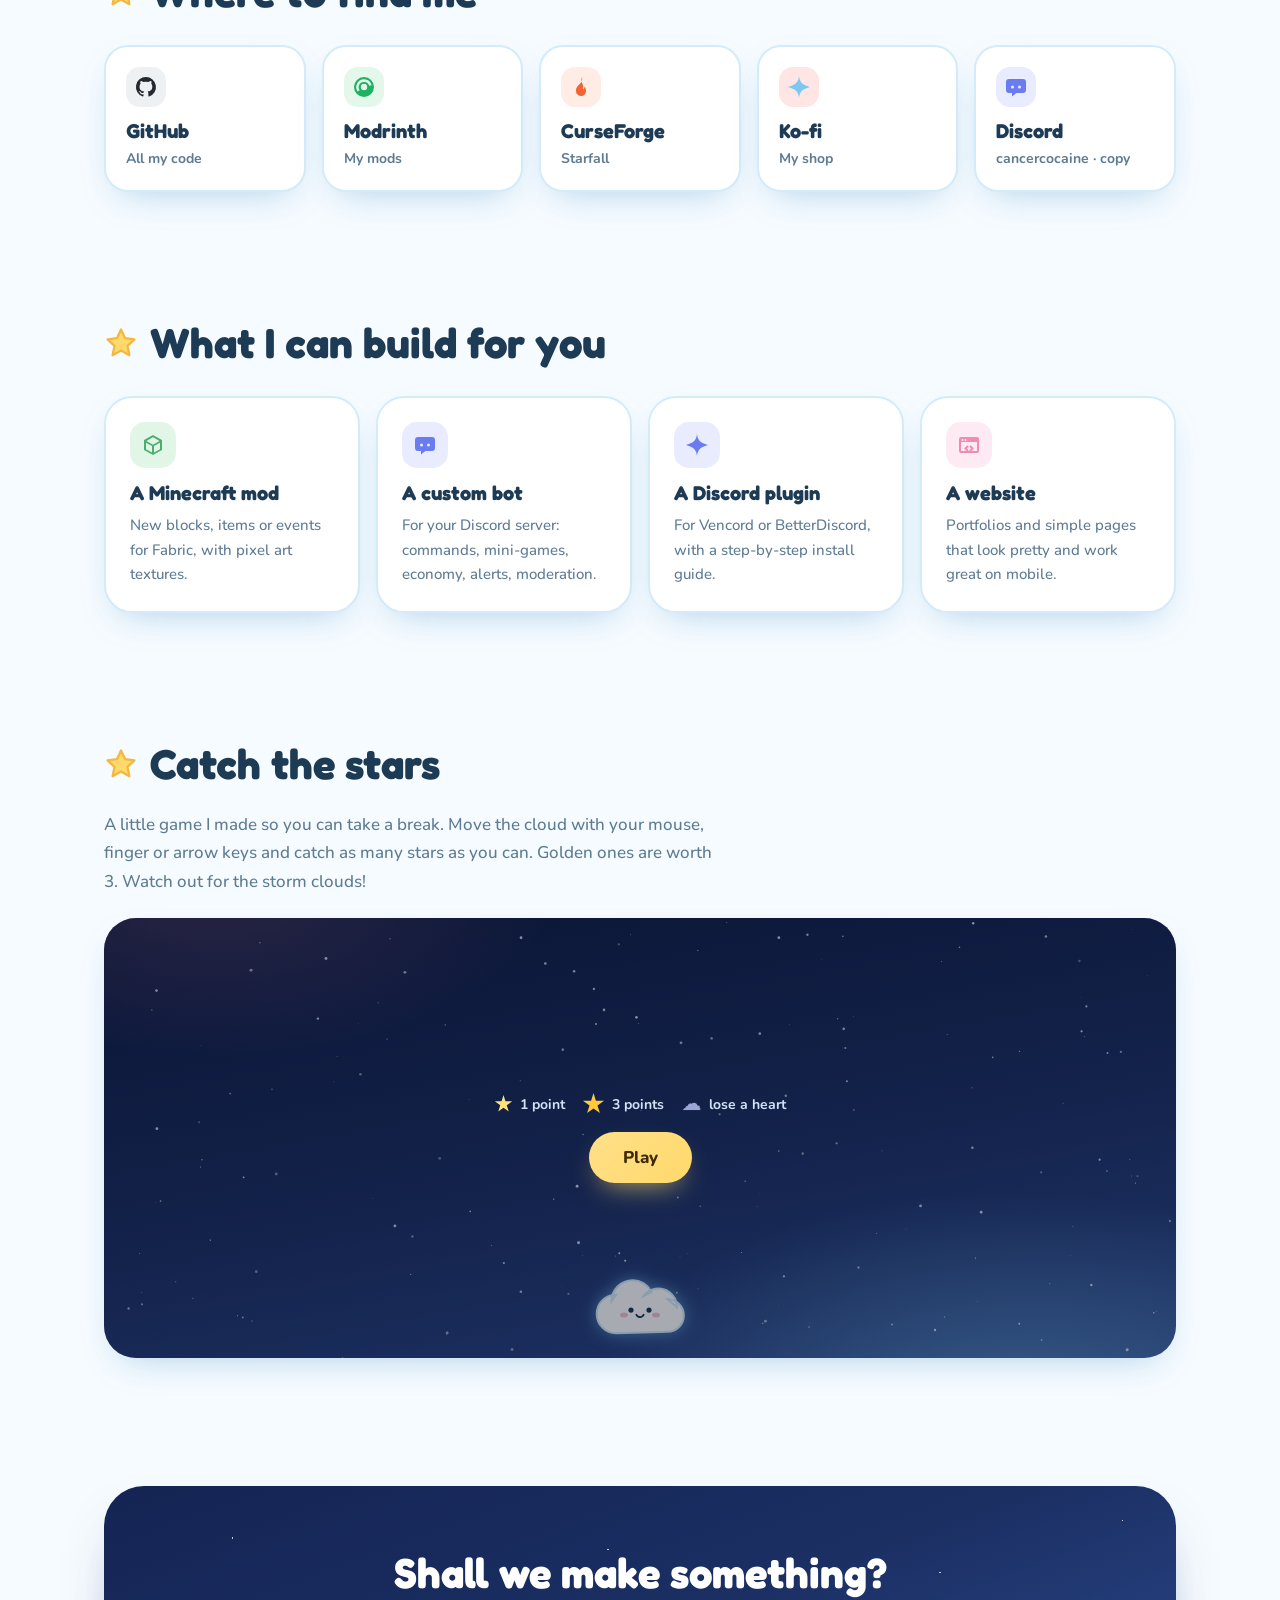
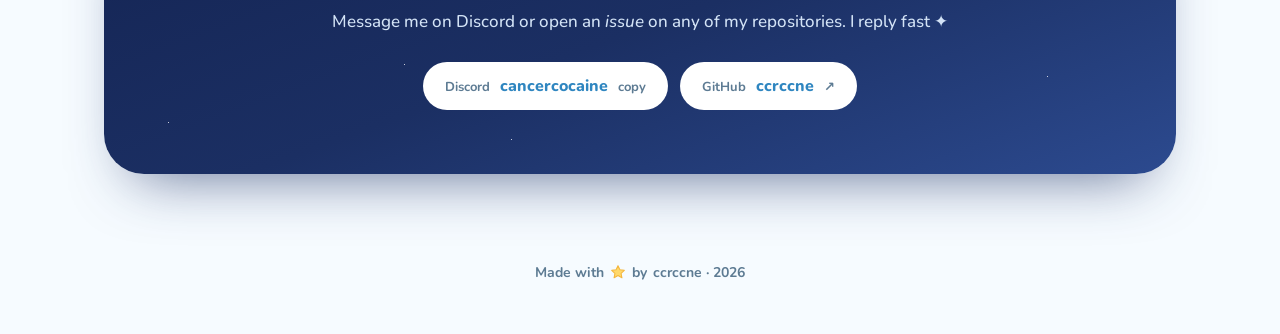
==== commit 0b08171d: "Versión 1.20.1 en las páginas y capturas nuevas" ====
--- a/index.html
+++ b/index.html
@@ -131,7 +131,7 @@
                         <h3><a class="title-link" href="cozy-gui/">Cozy GUI</a></h3>
                         <p lang="es">Mi paquete de texturas: la interfaz de Minecraft en 18 colores de cielo, con menús decorados.</p>
                         <p lang="en">My resource pack: Minecraft's interface in 18 sky colors, with decorated menus.</p>
-                        <ul class="stack"><li>Python</li><li>pixel art</li><li>26.3</li><li>1.21.1</li></ul>
+                        <ul class="stack"><li>Python</li><li>pixel art</li><li>1.20.1 – 26.3</li><li>Forge</li><li>OptiFine</li></ul>
                         <p class="links">
                             <a class="link more-link" href="cozy-gui/"><span lang="es">Ver más</span><span lang="en">See more</span> →</a>
                             <a class="link" href="https://modrinth.com/resourcepack/cozy-gui" target="_blank" rel="noopener">Modrinth ↗</a>
@@ -148,7 +148,7 @@
                         <h3><a class="title-link" href="cozy-gui-dark/">Cozy GUI Dark</a></h3>
                         <p lang="es">La interfaz de Minecraft en 18 temas oscuros, suaves para la vista y con títulos que se leen bien.</p>
                         <p lang="en">Minecraft's interface in 18 dark themes, easy on the eyes, with titles that read well.</p>
-                        <ul class="stack"><li>Python</li><li>shaders</li><li>26.3</li><li>1.21.1</li></ul>
+                        <ul class="stack"><li>Python</li><li>shaders</li><li>1.20.1 – 26.3</li><li>Forge</li><li>OptiFine</li></ul>
                         <p class="links">
                             <a class="link more-link" href="cozy-gui-dark/"><span lang="es">Ver más</span><span lang="en">See more</span> →</a>
                             <a class="link" href="https://modrinth.com/resourcepack/cozy-gui-dark" target="_blank" rel="noopener">Modrinth ↗</a>
@@ -165,7 +165,7 @@
                         <h3><a class="title-link" href="pastel-enchanted-books/">Pastel Enchanted Books</a></h3>
                         <p lang="es">Cada libro encantado con su propio color pastel, según el encantamiento y el nivel.</p>
                         <p lang="en">Every enchanted book in its own pastel color, by enchantment and level.</p>
-                        <ul class="stack"><li>Python</li><li>pixel art</li><li>26.3</li></ul>
+                        <ul class="stack"><li>Python</li><li>pixel art</li><li>26.3</li><li>1.20.1</li><li>OptiFine</li></ul>
                         <p class="links">
                             <a class="link more-link" href="pastel-enchanted-books/"><span lang="es">Ver más</span><span lang="en">See more</span> →</a>
                             <a class="link" href="https://modrinth.com/resourcepack/pastel-enchanted-books" target="_blank" rel="noopener">Modrinth ↗</a>
@@ -182,7 +182,7 @@
                         <h3><a class="title-link" href="sparkly-ores/">Sparkly Ores</a></h3>
                         <p lang="es">Minerales en colores pastel con destellos que brillan por turnos, sin mods.</p>
                         <p lang="en">Pastel ores with sparkles that twinkle one after another, no mods needed.</p>
-                        <ul class="stack"><li>Python</li><li>pixel art</li><li>26.3</li><li>1.21.1</li></ul>
+                        <ul class="stack"><li>Python</li><li>pixel art</li><li>1.20.1 – 26.3</li><li>Forge</li><li>OptiFine</li></ul>
                         <p class="links">
                             <a class="link more-link" href="sparkly-ores/"><span lang="es">Ver más</span><span lang="en">See more</span> →</a>
                             <a class="link" href="https://modrinth.com/resourcepack/sparkly-ores" target="_blank" rel="noopener">Modrinth ↗</a>
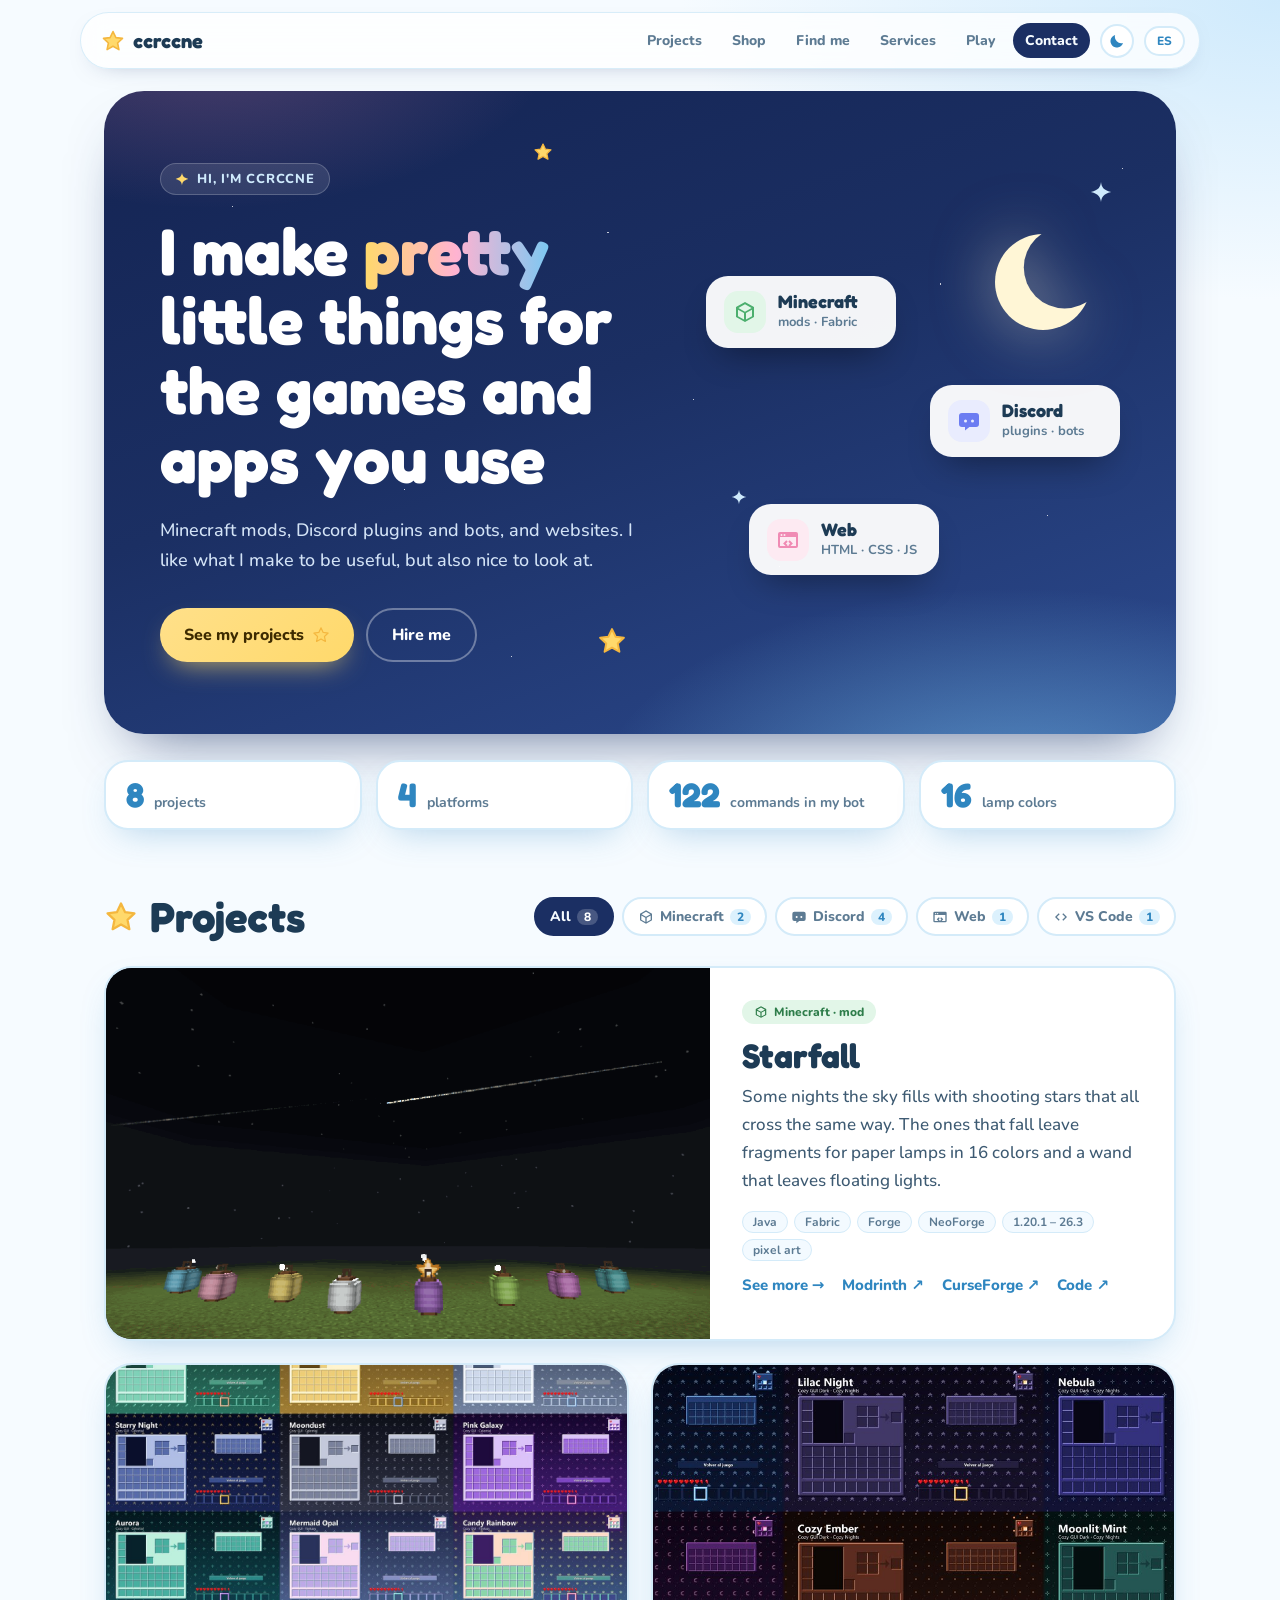
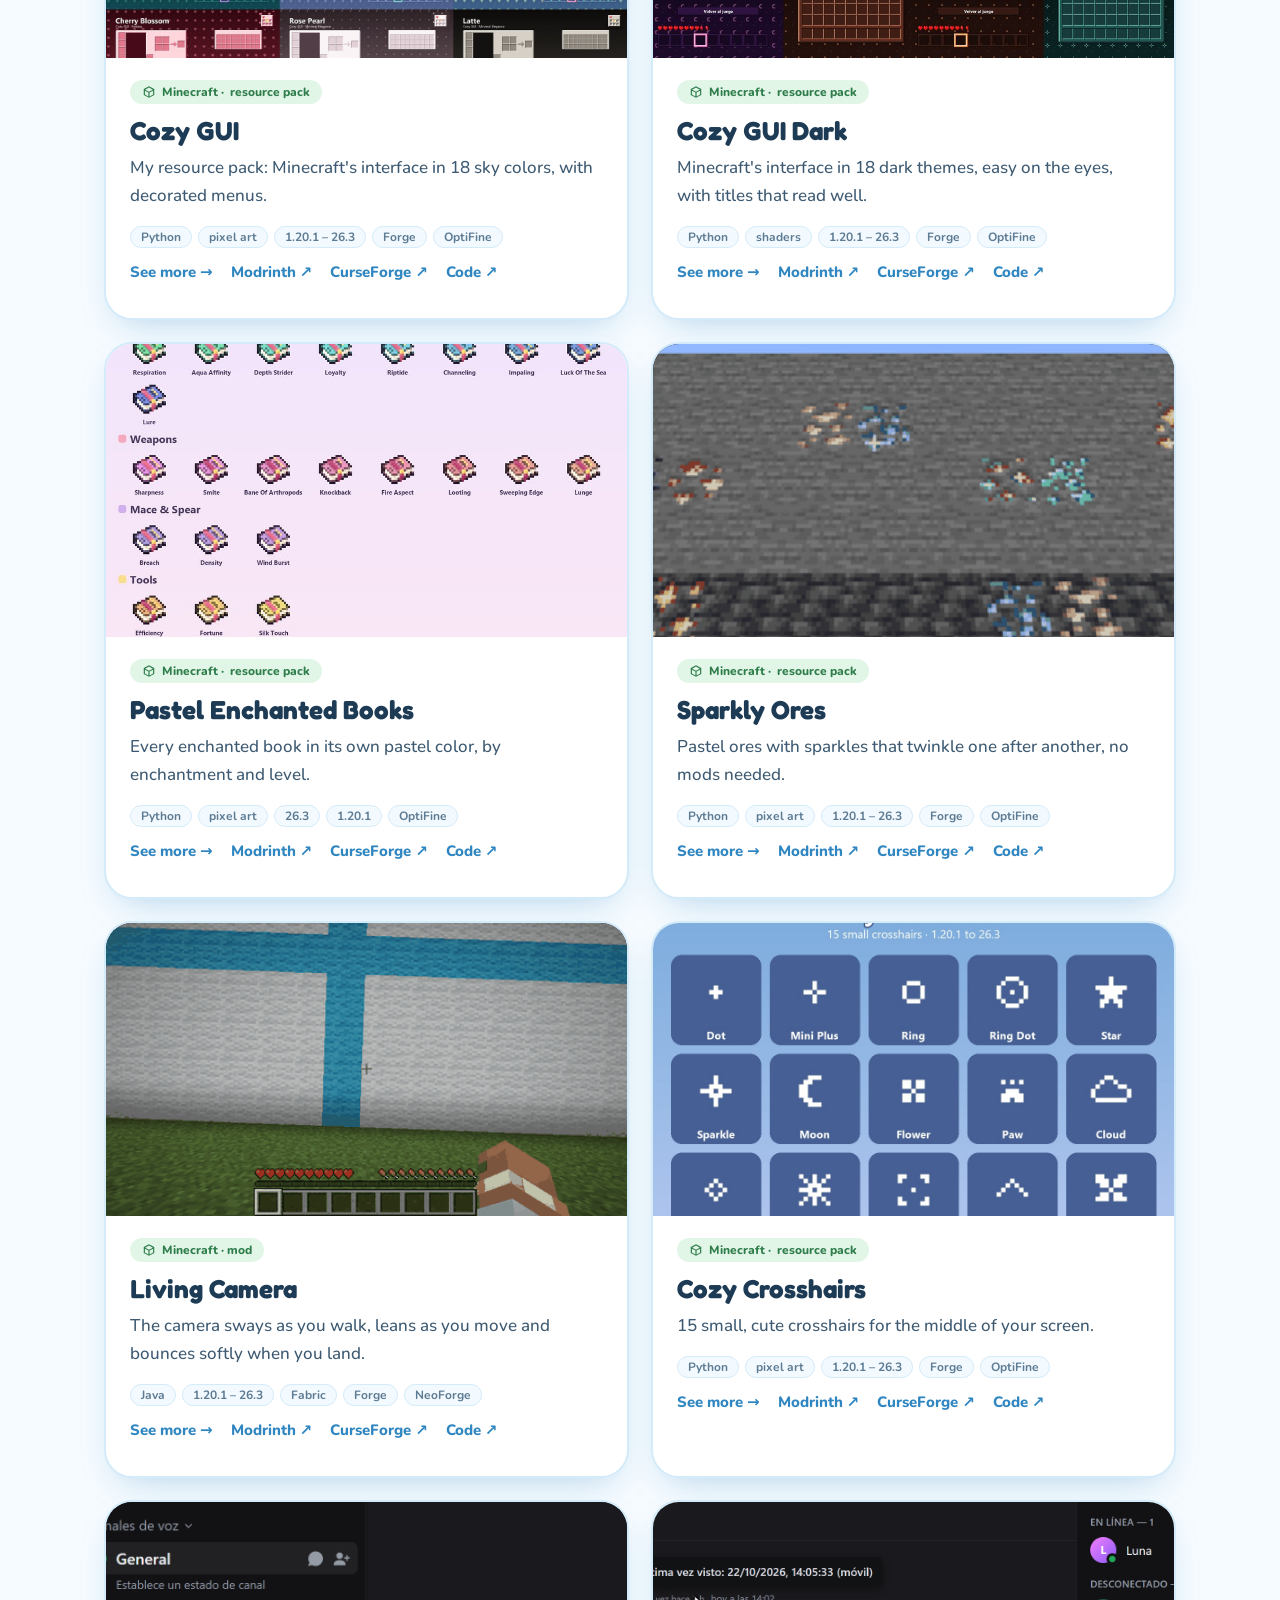
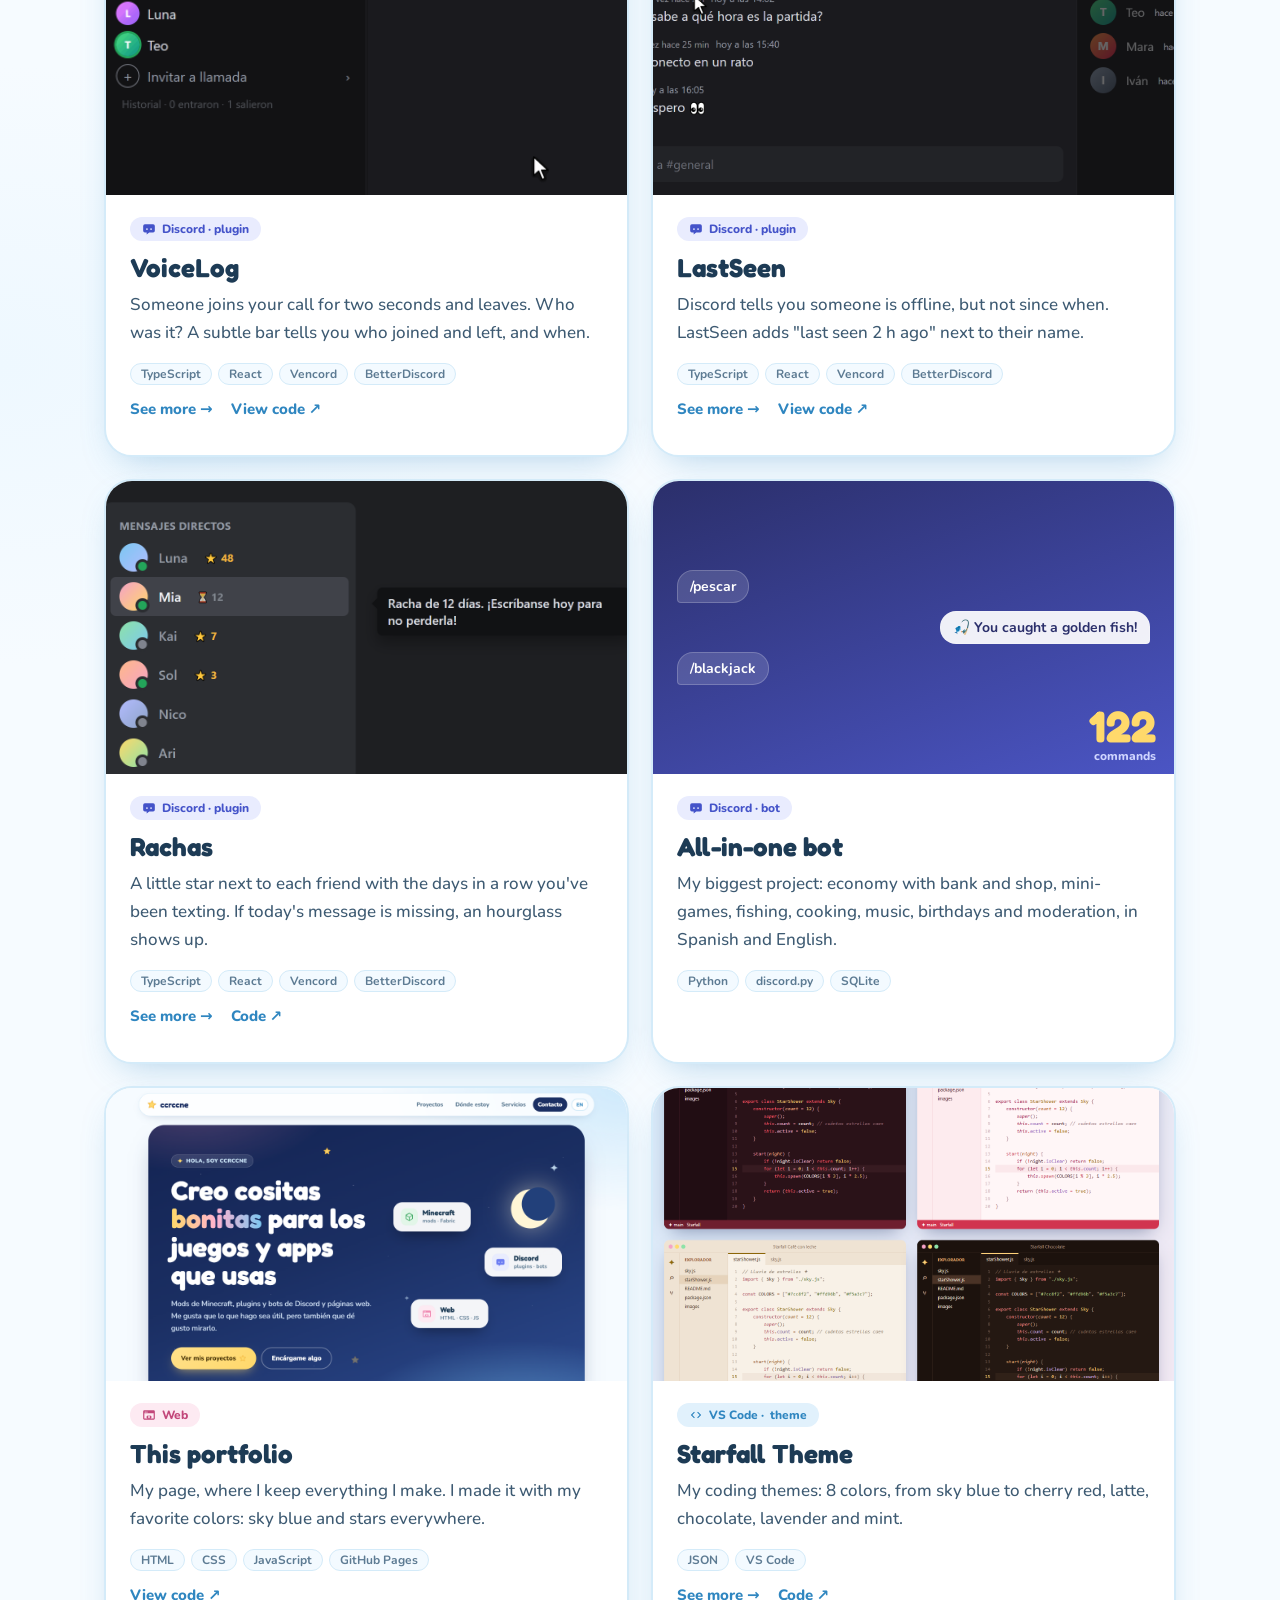
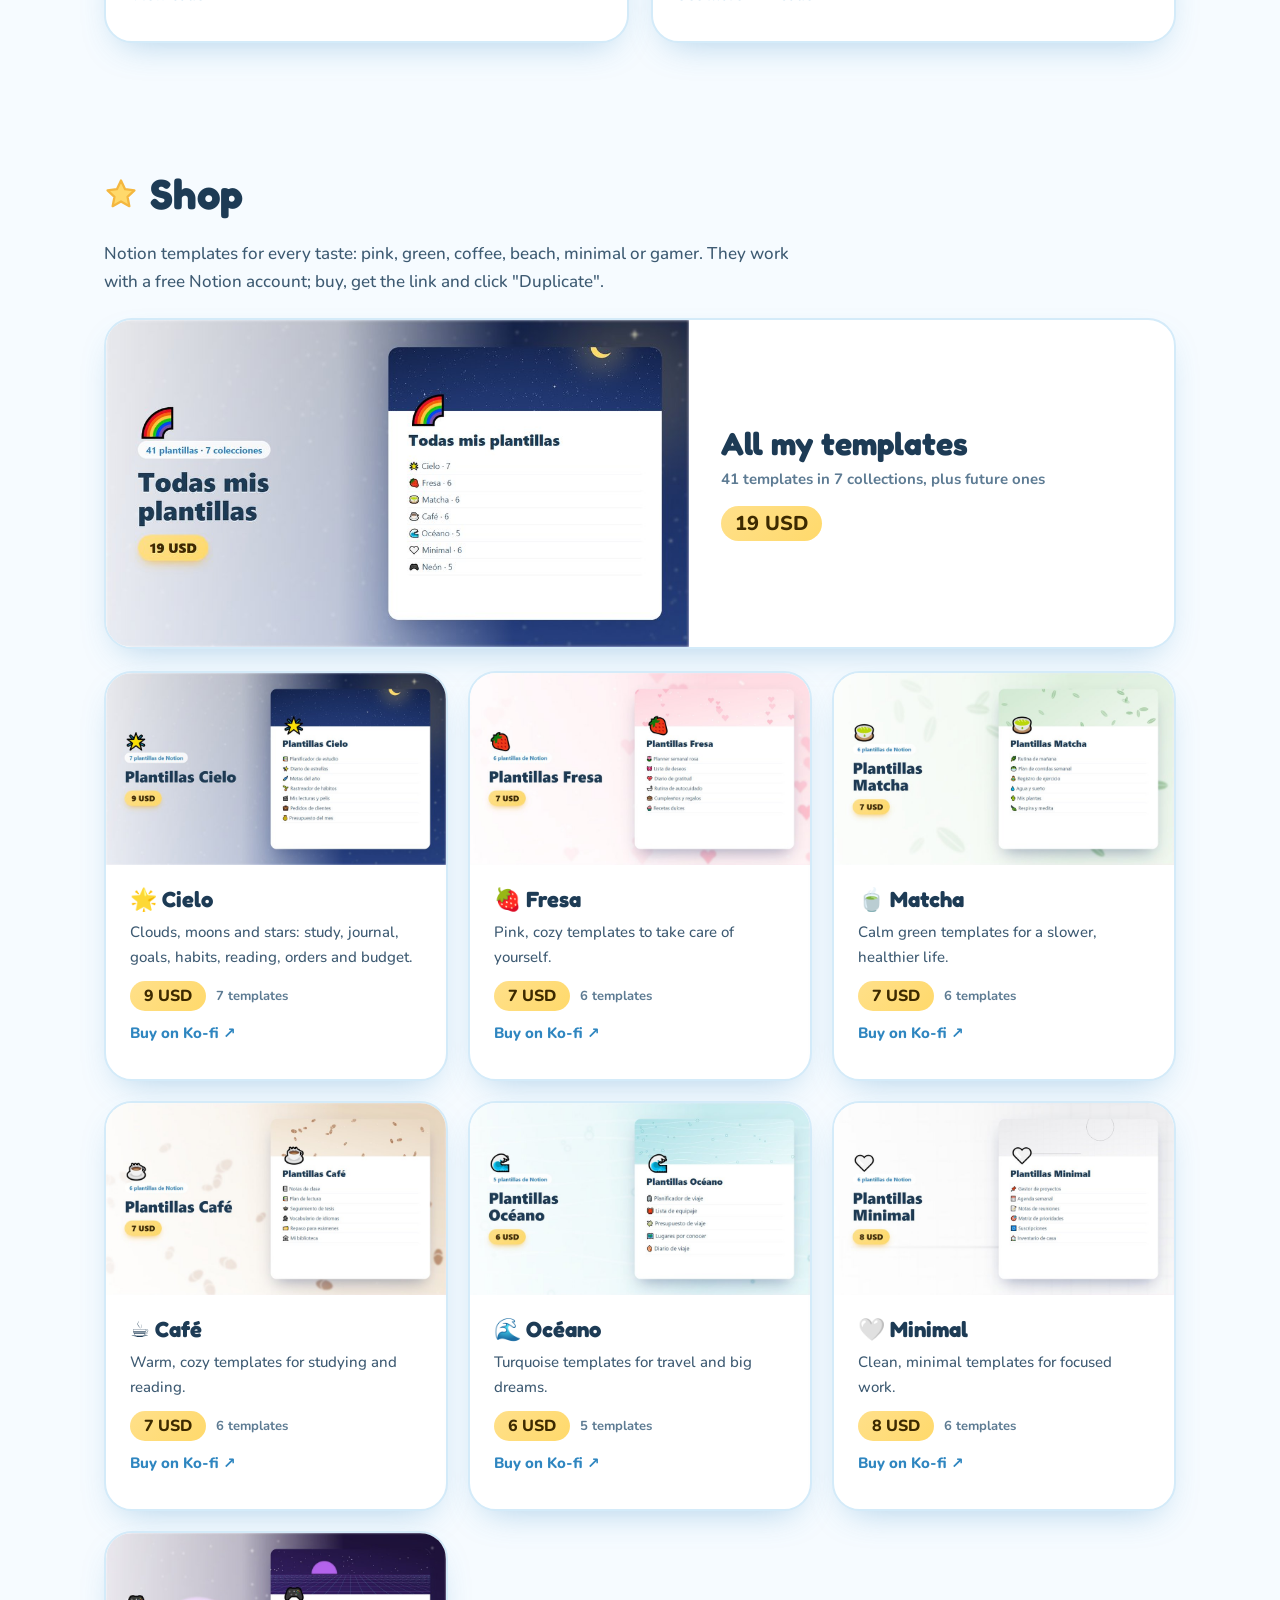
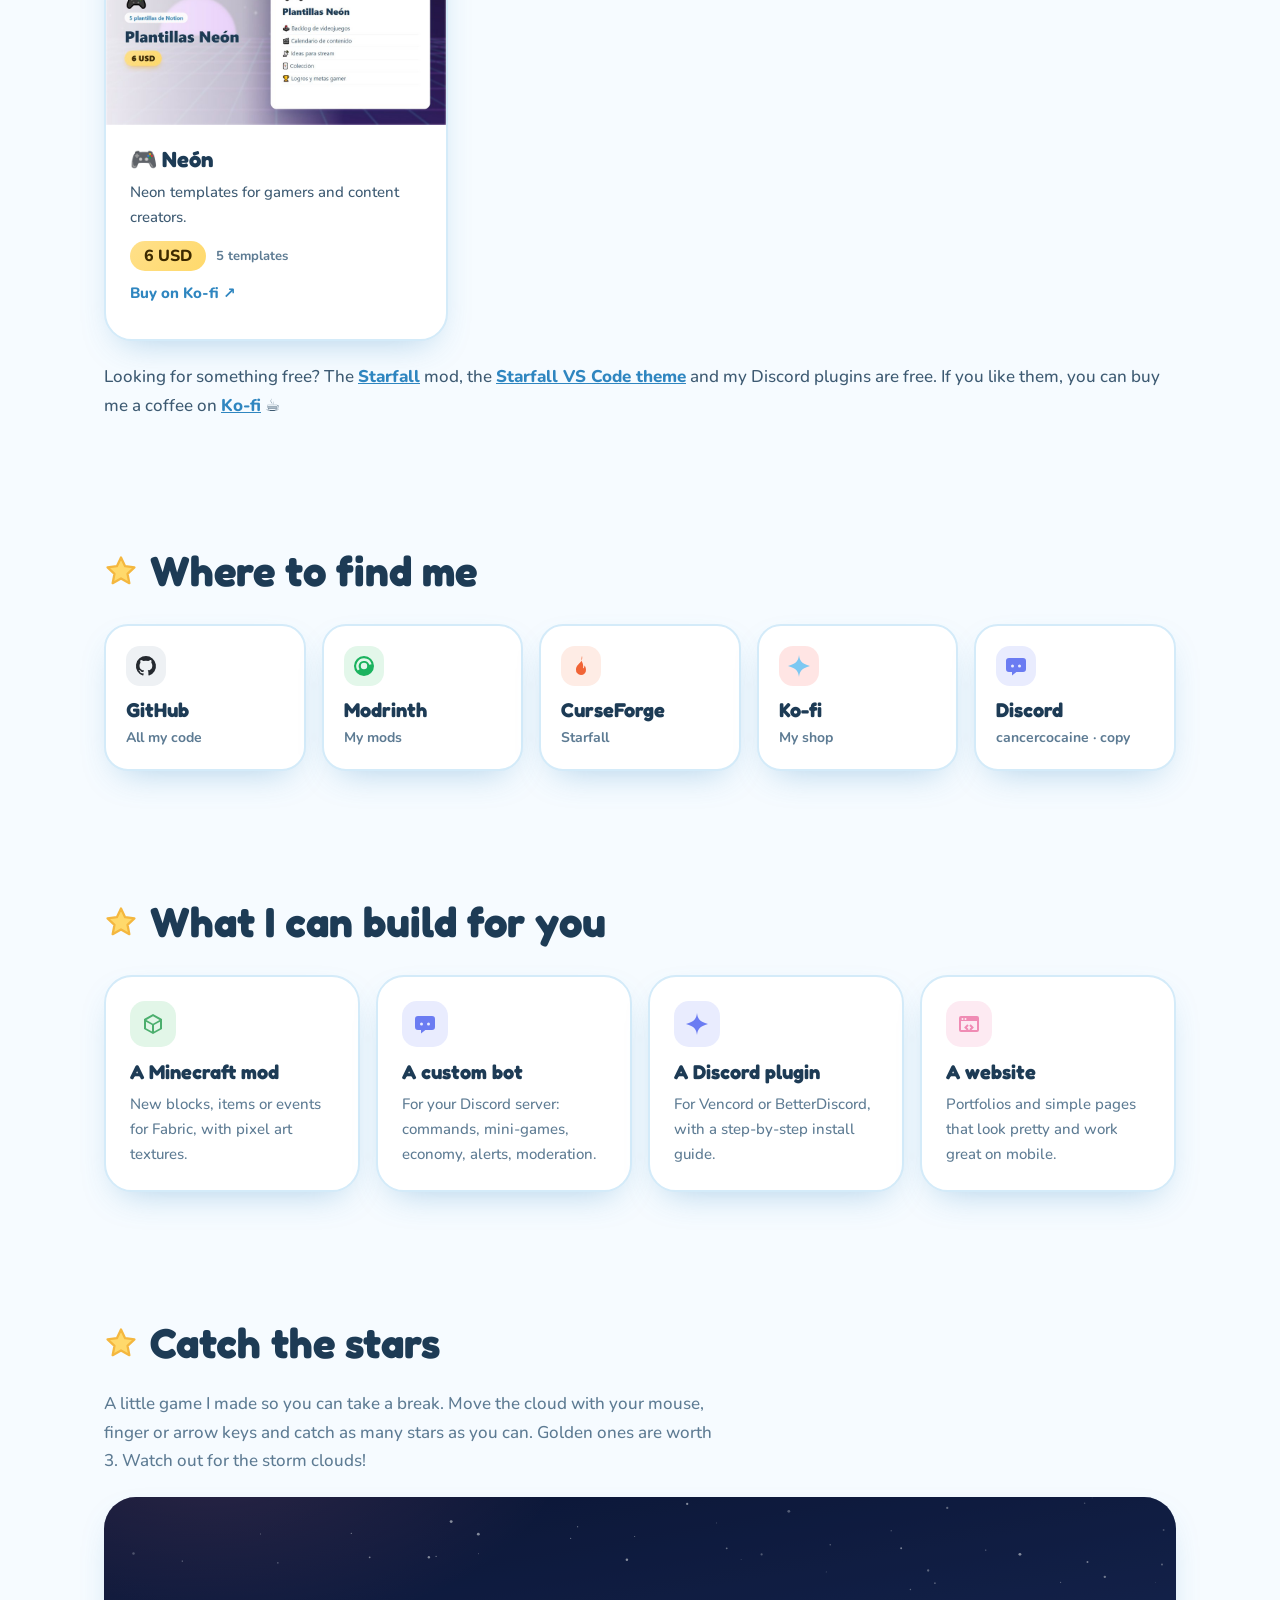
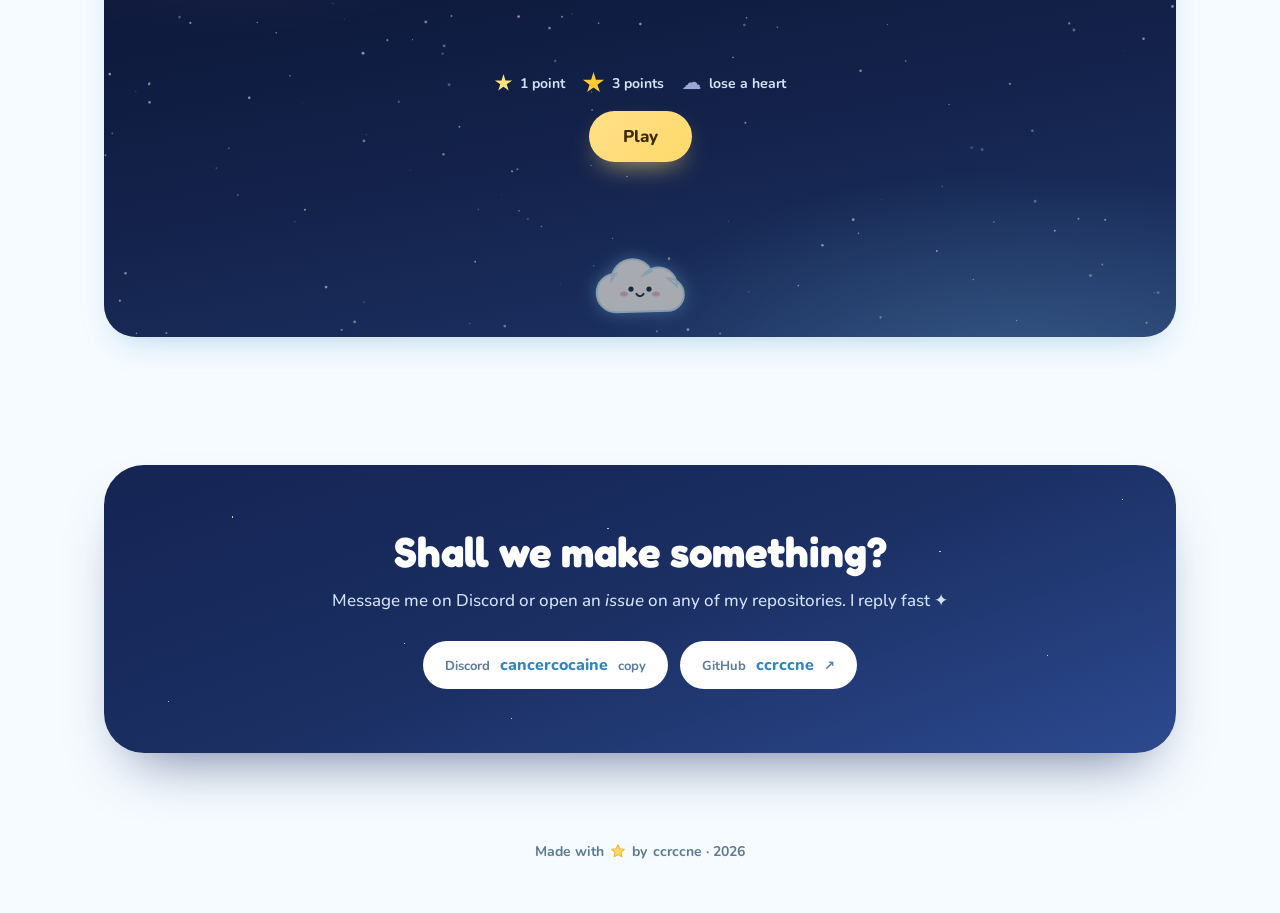
==== commit af7a1d0e: "Add Cozy Crosshairs and Living Camera" ====
--- a/index.html
+++ b/index.html
@@ -192,6 +192,40 @@
                     </div>
                 </article>
 
+                <article class="card project" data-cat="minecraft">
+                    <a class="media" href="living-camera/" tabindex="-1" aria-hidden="true"><img src="img/living-camera.gif" alt="La cámara al caminar y moverse de lado dentro del juego" loading="lazy"></a>
+                    <div class="info">
+                        <p class="badge mc"><svg><use href="#i-cube"/></svg>Minecraft · mod</p>
+                        <h3><a class="title-link" href="living-camera/">Living Camera</a></h3>
+                        <p lang="es">La cámara se balancea al caminar, se inclina al moverte y rebota suave al aterrizar.</p>
+                        <p lang="en">The camera sways as you walk, leans as you move and bounces softly when you land.</p>
+                        <ul class="stack"><li>Java</li><li>1.20.1 – 26.3</li><li>Fabric</li><li>Forge</li><li>NeoForge</li></ul>
+                        <p class="links">
+                            <a class="link more-link" href="living-camera/"><span lang="es">Ver más</span><span lang="en">See more</span> →</a>
+                            <a class="link" href="https://modrinth.com/mod/living-camera" target="_blank" rel="noopener">Modrinth ↗</a>
+                            <a class="link" href="https://www.curseforge.com/minecraft/mc-mods/living-camera" target="_blank" rel="noopener">CurseForge ↗</a>
+                            <a class="link" href="https://github.com/ccrccne/living-camera" target="_blank" rel="noopener"><span lang="es">Código</span><span lang="en">Code</span> ↗</a>
+                        </p>
+                    </div>
+                </article>
+
+                <article class="card project" data-cat="minecraft">
+                    <a class="media" href="cozy-crosshairs/" tabindex="-1" aria-hidden="true"><img src="img/cozy-crosshairs-catalogo.jpg" alt="Las 15 miras de Cozy Crosshairs" loading="lazy"></a>
+                    <div class="info">
+                        <p class="badge mc"><svg><use href="#i-cube"/></svg>Minecraft · <span lang="es">texturas</span><span lang="en">resource pack</span></p>
+                        <h3><a class="title-link" href="cozy-crosshairs/">Cozy Crosshairs</a></h3>
+                        <p lang="es">15 miras pequeñas y bonitas para el centro de la pantalla.</p>
+                        <p lang="en">15 small, cute crosshairs for the middle of your screen.</p>
+                        <ul class="stack"><li>Python</li><li>pixel art</li><li>1.20.1 – 26.3</li><li>Forge</li><li>OptiFine</li></ul>
+                        <p class="links">
+                            <a class="link more-link" href="cozy-crosshairs/"><span lang="es">Ver más</span><span lang="en">See more</span> →</a>
+                            <a class="link" href="https://modrinth.com/resourcepack/cozy-crosshairs" target="_blank" rel="noopener">Modrinth ↗</a>
+                            <a class="link" href="https://www.curseforge.com/minecraft/texture-packs/cozy-crosshairs" target="_blank" rel="noopener">CurseForge ↗</a>
+                            <a class="link" href="https://github.com/ccrccne/cozy-crosshairs" target="_blank" rel="noopener"><span lang="es">Código</span><span lang="en">Code</span> ↗</a>
+                        </p>
+                    </div>
+                </article>
+
                 <article class="card project" data-cat="discord">
                     <a class="media" href="voicelog/" tabindex="-1" aria-hidden="true"><img src="img/voicelog.gif" alt="Demo de VoiceLog: historial de quién entra y sale del canal de voz" loading="lazy"></a>
                     <div class="info">
